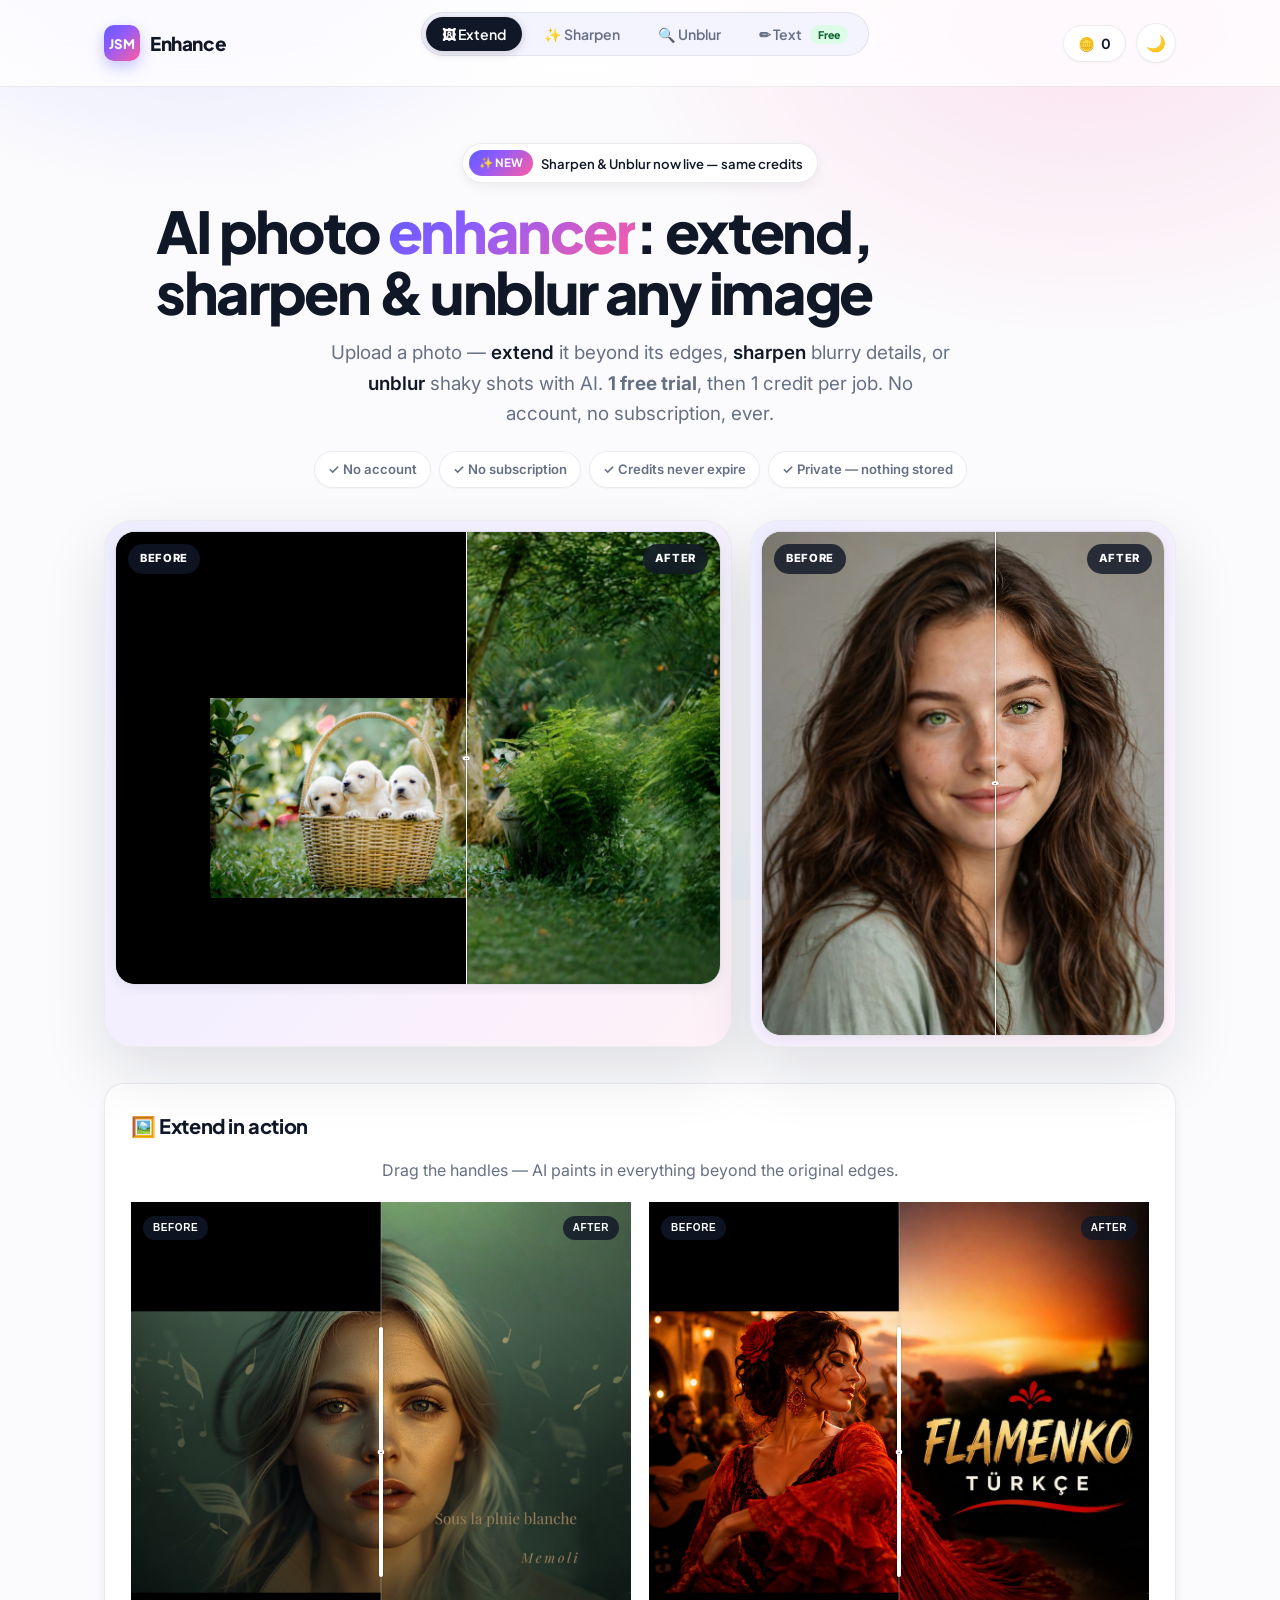
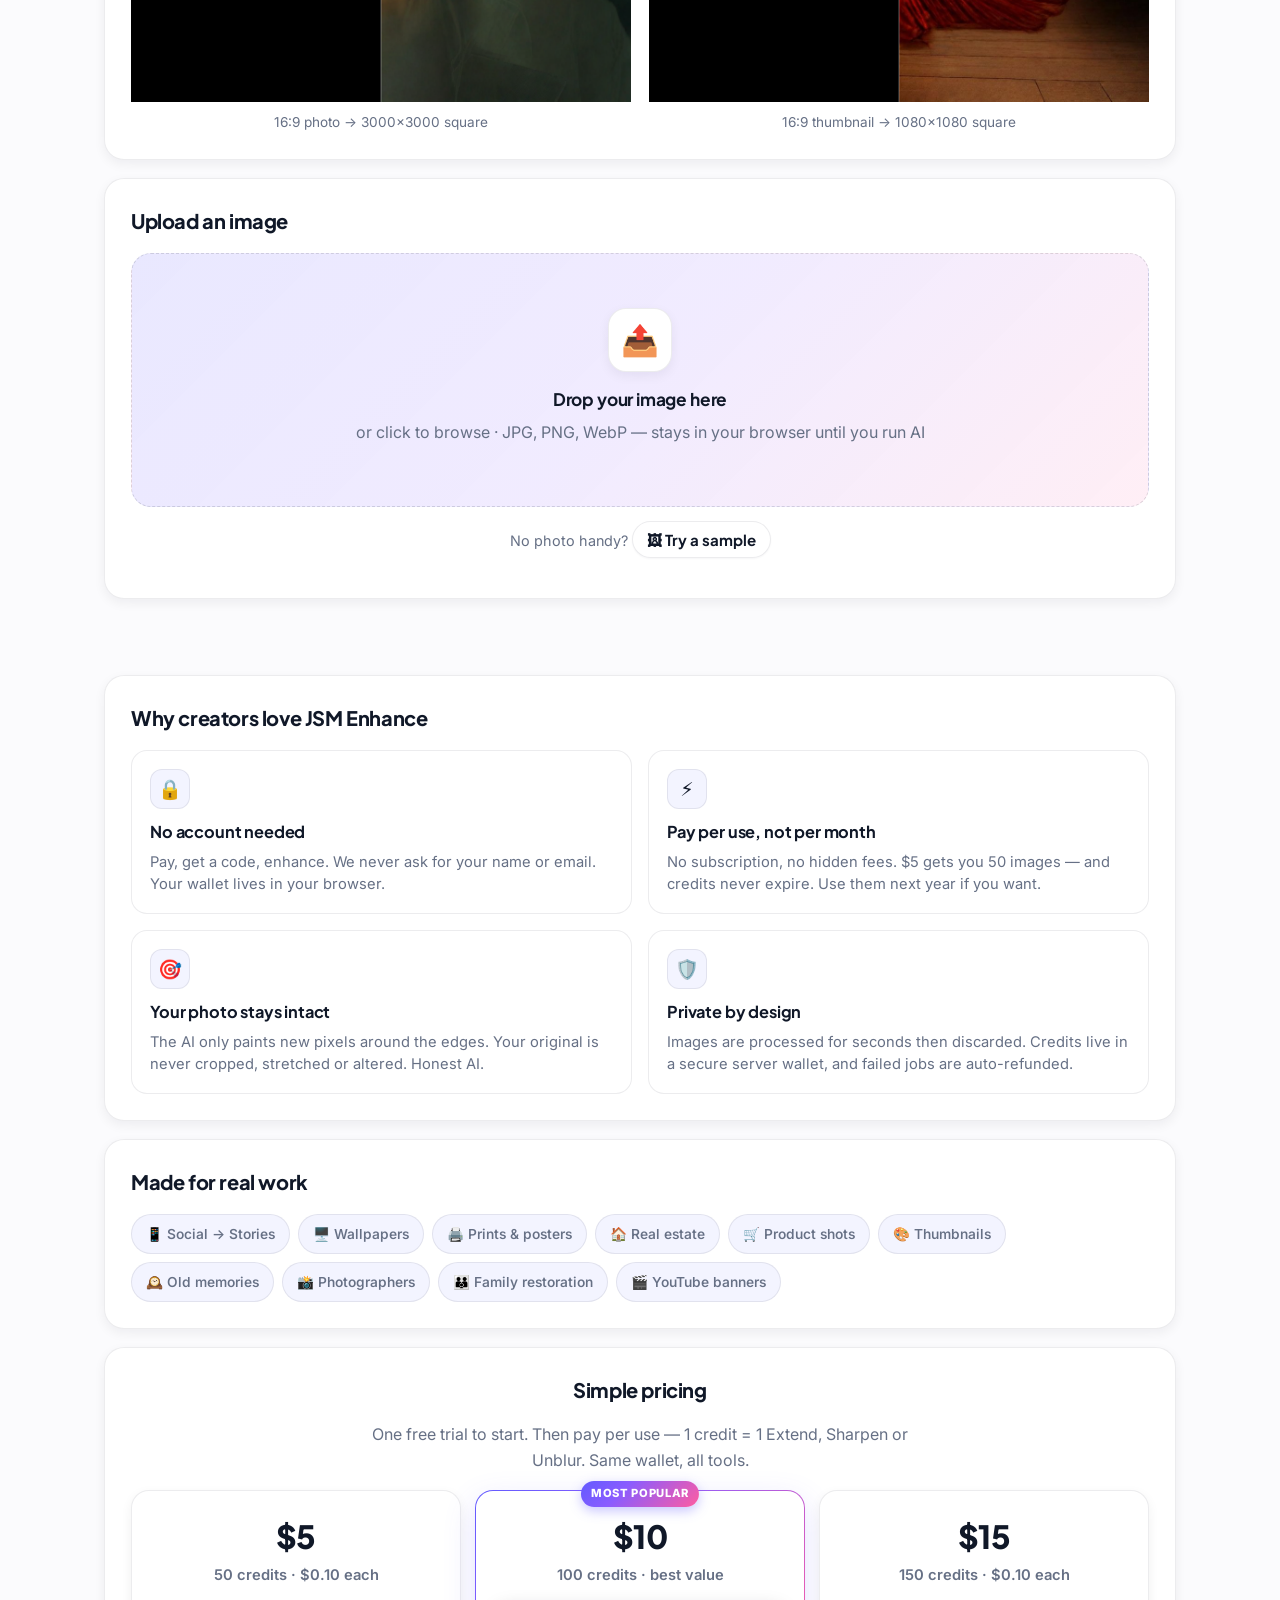
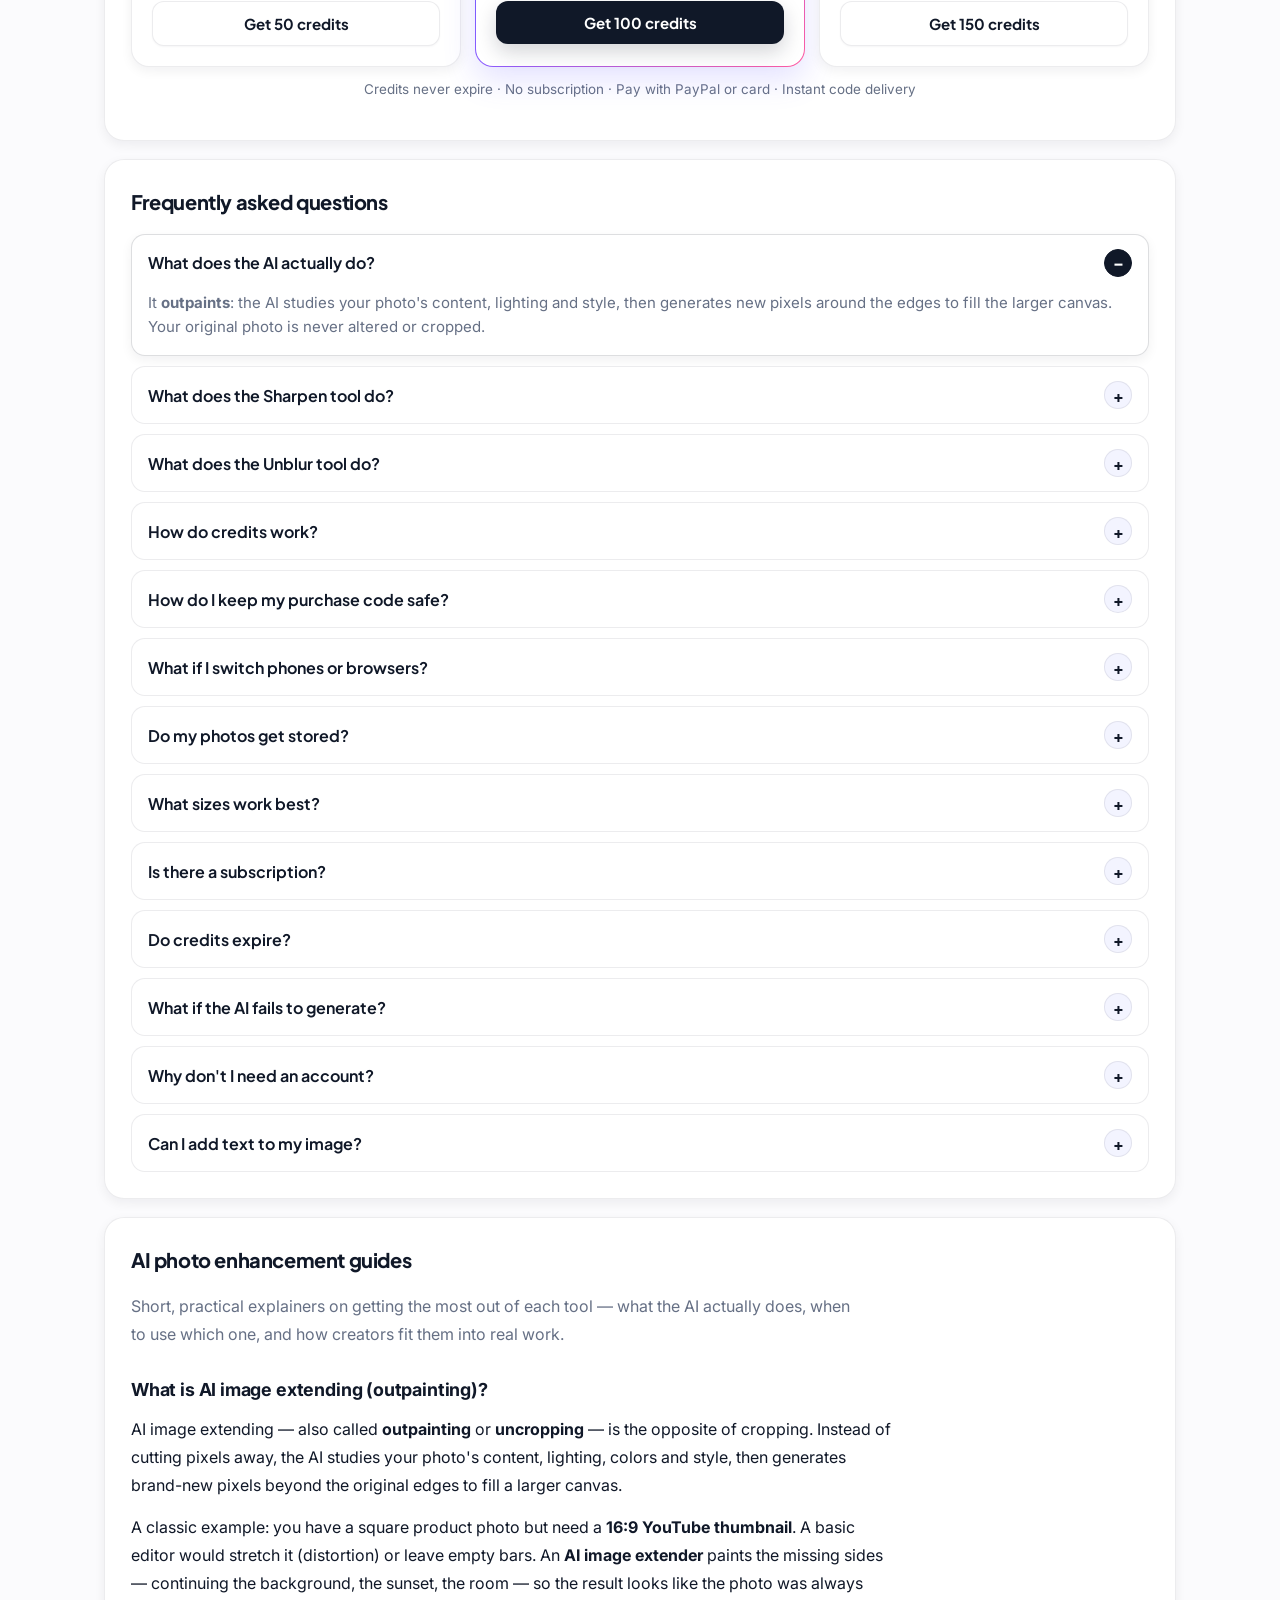
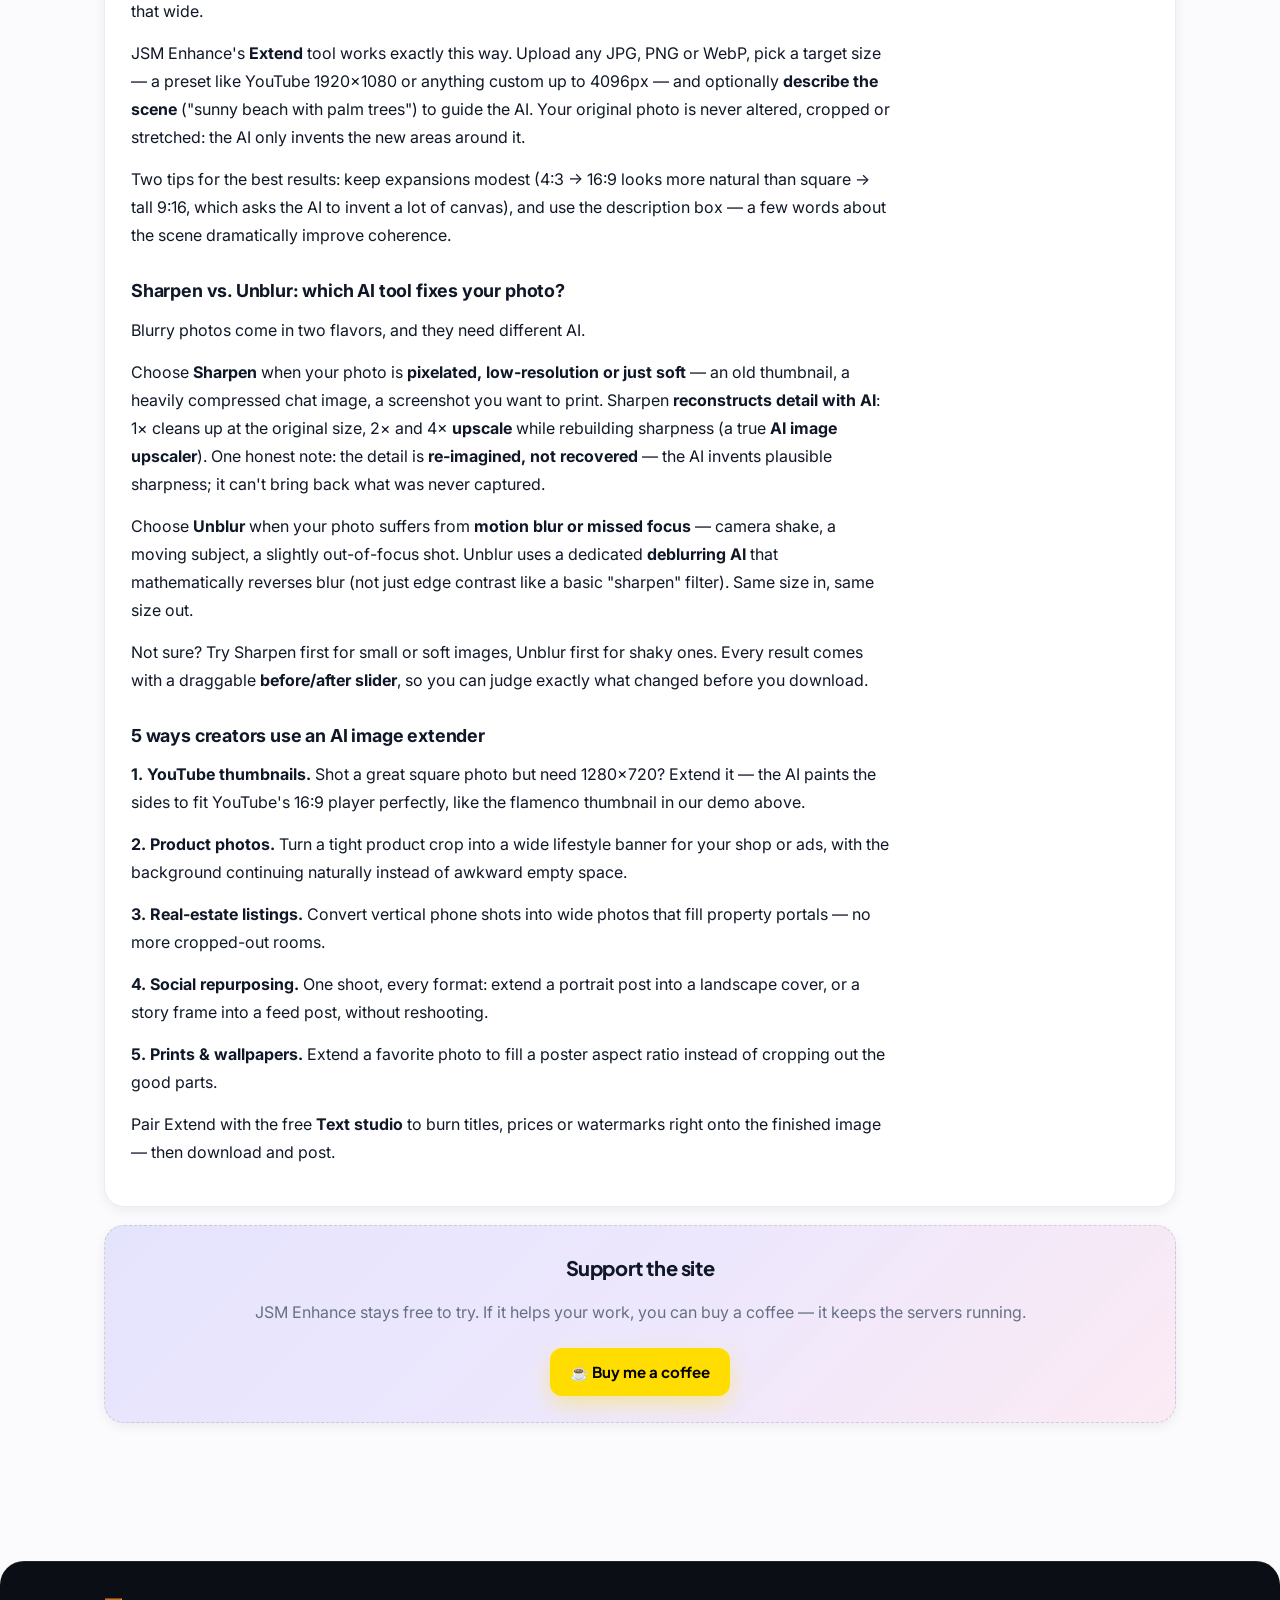
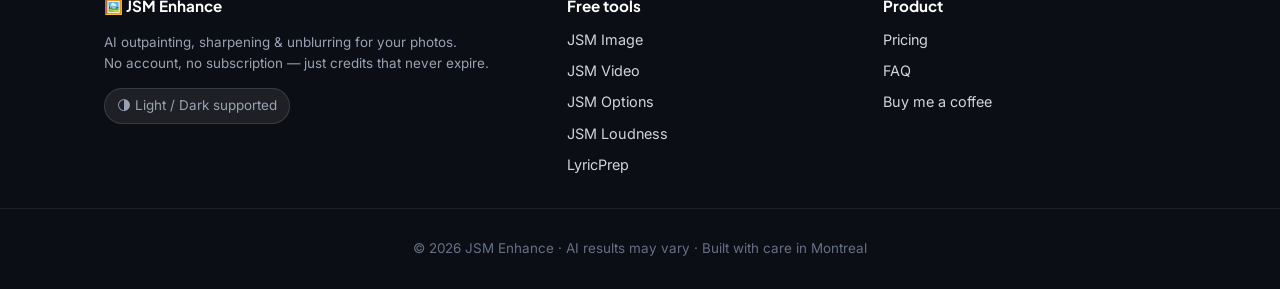
==== index.html @ f94b61b6 "Scale hero handles to the Extend in action slider" ====
<!DOCTYPE html>
<html lang="en" data-theme="light">
<head>
<meta charset="UTF-8">
<meta name="viewport" content="width=device-width, initial-scale=1">
<title>AI Image Extender & Photo Enhancer — Extend, Sharpen, Unblur | JSM Enhance</title>
<meta name="description" content="Extend photos with AI outpainting, sharpen blurry pictures & unblur shaky shots. 1 free trial, then pay-per-use credits. No account, no subscription.">
<link rel="canonical" href="https://jsm-enhance.com/">
<meta name="theme-color" content="#635bff">
<meta property="og:type" content="website">
<meta property="og:site_name" content="JSM Enhance">
<meta property="og:title" content="AI Image Extender & Photo Enhancer — Extend, Sharpen, Unblur">
<meta property="og:description" content="Extend any photo with AI outpainting, sharpen blurry pictures and unblur shaky shots. Free trial, pay-per-use credits, no account.">
<meta property="og:url" content="https://jsm-enhance.com/">
<meta property="og:image" content="https://jsm-enhance.com/before-after-slider_extend/flamenko-wide.jpg">
<meta name="twitter:card" content="summary_large_image">
<meta name="twitter:title" content="AI Image Extender & Photo Enhancer — Extend, Sharpen, Unblur">
<meta name="twitter:description" content="Extend any photo with AI outpainting, sharpen blurry pictures and unblur shaky shots. Free trial, pay-per-use credits, no account.">
<meta name="twitter:image" content="https://jsm-enhance.com/before-after-slider_extend/flamenko-wide.jpg">
<link rel="icon" href="data:image/svg+xml,<svg xmlns='http://www.w3.org/2000/svg' viewBox='0 0 100 100'><text y='.9em' font-size='90'>🖼️</text></svg>">
<script>
// light-first: default to light unless a saved preference exists
(function(){try{var t=localStorage.getItem('jsm-extend-theme');if(t)document.documentElement.setAttribute('data-theme',t);}catch(e){}})();
</script>
<link rel="stylesheet" href="style.css?v=20261006i">
<script type="application/ld+json">
{"@context":"https://schema.org","@type":"FAQPage","mainEntity":[
{"@type":"Question","name":"What does the AI actually do?","acceptedAnswer":{"@type":"Answer","text":"It outpaints: the AI studies your photo's content, lighting and style, then generates new pixels around the edges to fill the larger canvas. Your original photo is never altered or cropped."}},
{"@type":"Question","name":"How do credits work?","acceptedAnswer":{"@type":"Answer","text":"1 credit = 1 extended image. You start with 1 free trial credit. When you run out, buy more with PayPal or card — $5 → 50 credits, $10 → 100 credits, $15 → 150 credits. You'll get a single-use code, paste it in, and the credits land in your secure wallet. No account, no subscription."}},
{"@type":"Question","name":"Do my photos get stored?","acceptedAnswer":{"@type":"Answer","text":"No. Your image is sent to the AI provider for the few seconds of processing, then discarded. Nothing is kept on our servers."}},
{"@type":"Question","name":"What sizes work best?","acceptedAnswer":{"@type":"Answer","text":"Modest expansions (e.g. 4:3 to 16:9) look the most natural. Extreme flips (square to tall 9:16) work but give the AI a lot of canvas to invent — results vary."}},
{"@type":"Question","name":"Is there a subscription?","acceptedAnswer":{"@type":"Answer","text":"No — JSM Enhance is strictly pay-per-use. Buy credits when you need them, use them whenever. Nothing renews, nothing is charged automatically."}},
{"@type":"Question","name":"Do credits expire?","acceptedAnswer":{"@type":"Answer","text":"Never. Your balance stays in your wallet until you spend it, whether that's tomorrow or next year."}},
{"@type":"Question","name":"What if the AI fails to generate?","acceptedAnswer":{"@type":"Answer","text":"You keep your credit. Failed generations are refunded automatically — you only ever pay for images you actually receive."}},
{"@type":"Question","name":"Why don't I need an account?","acceptedAnswer":{"@type":"Answer","text":"Your single-use purchase code is your receipt. Paste it in, the credits land in your browser's wallet, and that's it."}},
{"@type":"Question","name":"Can I add text to my image?","acceptedAnswer":{"@type":"Answer","text":"Yes - step 4 is a full text studio: add as many text lines as you want, each an independent layer with its own font, size, color, position, rotation and style. Drag text right on the image; it burns into the final download."}}
]}
</script>
<script type="application/ld+json">
{"@context":"https://schema.org","@type":"WebApplication","name":"JSM Enhance","url":"https://jsm-enhance.com/","applicationCategory":"MultimediaApplication","operatingSystem":"Any","browserRequirements":"Requires JavaScript","description":"AI image extender and photo enhancer: outpaint photos to any size, sharpen blurry pictures, unblur shaky shots, and add text. Free trial, pay-per-use credits, no account.","offers":{"@type":"Offer","price":"5.00","priceCurrency":"USD","description":"50 credits, 1 credit = 1 AI job"},"featureList":["AI image extending (outpainting)","AI photo sharpening with upscaling","AI deblurring","Free text editor"]}
</script>
</head>
<body>
<header class="site-header">
  <div class="site-header-inner">
    <a class="logo" href="./"><span class="logo-icon">JSM</span><span class="logo-text">Enhance</span></a>
    <nav class="header-nav" aria-label="AI tools">
      <div class="ws-tabs" role="tablist" aria-label="AI tools">
        <button class="ws-tab active" data-tool="extend" role="tab" aria-selected="true">🖼 Extend</button>
        <button class="ws-tab" data-tool="sharpen" role="tab" aria-selected="false">✨ Sharpen</button>
        <button class="ws-tab" data-tool="unblur" role="tab" aria-selected="false">🔍 Unblur</button>
        <button class="ws-tab" data-tool="text" role="tab" aria-selected="false">✏ Text <span class="tab-free">Free</span></button>
      </div>
    </nav>
    <div class="header-right">
      <button id="creditsPill" class="credits-pill" title="Your credits">🪙 <span id="creditsCount">–</span></button>
      <button id="themeToggle" class="theme-toggle" aria-label="Toggle theme">🌙</button>
    </div>
  </div>
</header>

<main class="wrap-app">
  <section class="hero">
    <div class="hero-badge"><i>✨ NEW</i> Sharpen & Unblur now live — same credits</div>
    <h1>AI photo <span class="grad">enhancer</span>: extend, sharpen &amp; unblur any image</h1>
    <p class="sub">Upload a photo — <b>extend</b> it beyond its edges, <b>sharpen</b> blurry details, or <b>unblur</b> shaky shots with AI. <strong>1 free trial</strong>, then 1 credit per job. No account, no subscription, ever.</p>
    <div class="trust-chips">
      <span>✓ No account</span><span>✓ No subscription</span><span>✓ Credits never expire</span><span>✓ Private — nothing stored</span>
    </div>

    <div class="hero-pair">
      <div class="hero-visual hero-ba">
        <div class="ba-wrap hero-ba-wrap" id="extendHeroBa" style="--pos:58%">
          <img src="./img/extend-hero-after.jpg" alt="Extended photo">
          <div class="ba-top">
            <img class="ba-placed" src="./img/extend-hero-before.jpg" alt="Original photo">
          </div>
          <div class="ba-divider">
            <div class="ba-bar"></div>
            <div class="ba-handle" aria-hidden="true"><span>◂ ▸</span></div>
          </div>
          <span class="ba-tag ba-tag-l">BEFORE</span>
          <span class="ba-tag ba-tag-r">AFTER</span>
        </div>
      </div>
      <div class="hero-visual hero-ba">
        <div class="ba-wrap hero-ba-wrap" id="heroBaWrap" style="--pos:58%">
          <img id="heroAfter" src="./img/new-hero-sharp.png" alt="AI-sharpened photo result">
          <img id="heroBefore" class="ba-top" src="./img/new-hero-blurred-13pct.png" alt="Blurry original photo before AI enhancement">
          <div class="ba-divider">
            <div class="ba-bar"></div>
            <div class="ba-handle" aria-hidden="true"><span>◂ ▸</span></div>
          </div>
          <span class="ba-tag ba-tag-l">BEFORE</span>
          <span class="ba-tag ba-tag-r">AFTER</span>
        </div>
      </div>
    </div>
  </section>


  <!-- EXTEND DEMO -->
  <section class="card" id="extendDemo">
    <h2>🖼️ Extend in action</h2>
    <p class="muted" style="text-align:center;max-width:660px;margin:0 auto 18px">Drag the handles &mdash; AI paints in everything beyond the original edges.</p>
    <style>

  #extendDemo .ba-slider {
    position: relative;
    width: 100%;
    max-width: 920px;
    margin: 0 auto;
    aspect-ratio: 1;
    background: #000;
    overflow: hidden;
    touch-action: none;
    cursor: ew-resize;
    user-select: none;
    font-family: Arial, Helvetica, sans-serif;
  }
  #extendDemo .ba-stage {
    position: absolute;
    left: 0;
    top: 0;
    width: 3000px;
    height: 3000px;
    transform-origin: 0 0;
  }
  #extendDemo .ba-stage img {
    position: absolute;
    display: block;
    opacity: 1;
    filter: none;
    mix-blend-mode: normal;
  }
  #extendDemo .ba-after {
    left: 0;
    top: 0;
    width: 3000px;
    height: 3000px;
  }
  #extendDemo .ba-before-clip {
    position: absolute;
    top: 0;
    bottom: 0;
    left: 0;
    width: 50%;
    overflow: hidden;
  }
  #extendDemo .ba-before-plate {
    position: absolute;
    left: 0;
    top: 0;
    width: 3000px;
    height: 3000px;
    background: #000;
  }
  #extendDemo .ba-wide {
    left: 0;
    top: 656px;
    width: 3000px;
    height: 1688px;
  }
  #extendDemo .ba-divider {
    position: absolute;
    top: 0;
    bottom: 0;
    left: 50%;
    z-index: 5;
    pointer-events: none;
  }
  #extendDemo .ba-divider .ba-bar {
    position: absolute;
    top: 0;
    bottom: 0;
    left: -1px;
    width: 2px;
    background: #fff;
    box-shadow: 0 0 10px rgba(0,0,0,.5);
  }
  #extendDemo .ba-handle {
    position: absolute;
    top: 50%;
    left: 0;
    transform: translate(-50%, -50%);
    background: #fff;
    color: #111;
    border-radius: 999px;
    padding: 5px 12px;
    font-size: .78rem;
    font-weight: 800;
    white-space: nowrap;
    box-shadow: 0 2px 10px rgba(0,0,0,.35);
    pointer-events: auto;
    cursor: ew-resize;
  }
  #extendDemo .ba-tag {
    position: absolute;
    top: 14px;
    z-index: 6;
    font-size: 10px;
    font-weight: 800;
    letter-spacing: .06em;
    text-transform: uppercase;
    background: rgba(16,24,40,.82);
    backdrop-filter: blur(6px);
    color: #fff;
    border-radius: 999px;
    padding: 4px 10px;
    pointer-events: none;
  }
  #extendDemo .ba-tag-before { left: 12px; }
  #extendDemo .ba-tag-after { right: 12px; }
  /* side-by-side demo duo */
  #extendDemo .ba-duo { display:flex; gap:18px; align-items:center; margin:0 auto; }
  @media (min-width:1350px){
    #extendDemo{ width:calc(100% + 220px); max-width:1400px; margin-left:-110px; margin-right:-110px; }
  }
  #extendDemo .ba-duo > div { flex:1 1 0; min-width:0; }
  #extendDemo .ba-duo .ba-slider { max-width:none; margin:0; }
  #extendDemo .ba-cap { text-align:center; color:#667085; font-size:.85rem; margin:10px 0 0; }
  html[data-theme="dark"] #extendDemo .ba-cap { color:#98a2b3; }

  @media (max-width:760px){ #extendDemo .ba-duo{ flex-direction:column; align-items:stretch; gap:24px; } #extendDemo .ba-duo > div{ flex:none; width:100%; } }
</style>
<div class="ba-duo">
<div>
<div class="ba-slider" id="ba-slider">
  <div class="ba-stage" id="ba-stage">
    <img class="ba-after" alt="AI-extended 3000x3000 photo" src="before-after-slider_extend/extended-to-3000x3000.png" />
    <div class="ba-before-clip" id="ba-clip">
      <div class="ba-before-plate">
        <img class="ba-wide" alt="Original 16:9 photo before AI outpainting" src="before-after-slider_extend/16-9-widescreen.jpg" />
      </div>
    </div>
    <div class="ba-divider" id="ba-divider">
      <div class="ba-bar"></div>
      <div class="ba-handle" aria-hidden="true"><span>◂ ▸</span></div>
    </div>
  </div>
  <div class="ba-tag ba-tag-before">BEFORE</div>
  <div class="ba-tag ba-tag-after">AFTER</div>
</div>
<p class="ba-cap">16:9 photo &rarr; 3000&times;3000 square</p>
</div>
<div>
<div class="ba-slider" id="ba-slider2">
  <div class="ba-stage" id="ba-stage2">
    <img class="ba-after" alt="Square photo extended by AI from a 16:9 thumbnail" src="before-after-slider_extend/flamenko-square.jpg" />
    <div class="ba-before-clip" id="ba-clip2">
      <div class="ba-before-plate">
        <img class="ba-wide" alt="Original 16:9 YouTube thumbnail before extending" src="before-after-slider_extend/flamenko-wide.jpg" />
      </div>
    </div>
    <div class="ba-divider" id="ba-divider2">
      <div class="ba-bar"></div>
      <div class="ba-handle" aria-hidden="true"><span>◂ ▸</span></div>
    </div>
  </div>
  <div class="ba-tag ba-tag-before">BEFORE</div>
  <div class="ba-tag ba-tag-after">AFTER</div>
</div>
<p class="ba-cap">16:9 thumbnail &rarr; 1080&times;1080 square</p>
</div>
</div>

    <script>
function initDemoSlider(rootId, stageId, clipId, dividerId, canvas) {
  var root = document.getElementById(rootId);
  var stage = document.getElementById(stageId);
  var clip = document.getElementById(clipId);
  var divider = document.getElementById(dividerId);
  var ratio = 0.5;
  function fit() {
    stage.style.transform = 'scale(' + (root.clientWidth / canvas) + ')';
  }
  function setRatio(next) {
    ratio = Math.min(1, Math.max(0, next));
    var px = ratio * canvas;
    clip.style.width = px + 'px';
    divider.style.left = px + 'px';
  }
  function ratioFrom(clientX) {
    var rect = root.getBoundingClientRect();
    return (clientX - rect.left) / rect.width;
  }
  root.addEventListener('pointerdown', function (e) {
    root.setPointerCapture(e.pointerId);
    setRatio(ratioFrom(e.clientX));
  });
  root.addEventListener('pointermove', function (e) {
    if (e.buttons) setRatio(ratioFrom(e.clientX));
  });
  root.addEventListener('touchstart', function (e) {
    setRatio(ratioFrom(e.touches[0].clientX));
  }, { passive: true });
  root.addEventListener('touchmove', function (e) {
    setRatio(ratioFrom(e.touches[0].clientX));
  }, { passive: true });
  new ResizeObserver(fit).observe(root);
  fit();
  setRatio(0.5);
}
initDemoSlider('ba-slider', 'ba-stage', 'ba-clip', 'ba-divider', 3000);
initDemoSlider('ba-slider2', 'ba-stage2', 'ba-clip2', 'ba-divider2', 3000);
</script>
  </section>

  <div id="demoBanner" class="banner" hidden>🧪 <b>Demo mode</b> — results are simulated with a blurred fill. Connect the AI backend for real outpainting.</div>

  <!-- STEP 1 -->
  <section class="card" id="stepUpload">
    <h2>Upload an image</h2>
    <div id="dropzone" class="dropzone" tabindex="0" role="button" aria-label="Upload an image">
      <div class="dz-inner">
        <div class="dz-icon">📤</div>
        <p style="font-family:'Plus Jakarta Sans',sans-serif;font-size:1.08rem;font-weight:700;letter-spacing:-0.01em"><b>Drop your image here</b></p>
        <p class="muted">or click to browse · JPG, PNG, WebP — stays in your browser until you run AI</p>
      </div>
      <input type="file" id="fileInput" accept="image/*" hidden>
    </div>
    <p class="muted" style="text-align:center;margin-top:14px;font-size:.9rem">No photo handy? <button id="sampleBtn" class="btn btn-secondary" style="padding:8px 14px;border-radius:999px">🖼 Try a sample</button></p>
  </section>

  <!-- WORKSPACE -->
  <section id="workspace" hidden>
    <div class="ws-layout">
      <div class="card ws-preview-card">
        <div class="ws-preview">
          <canvas id="previewCanvas"></canvas>
          <canvas id="shPreviewCanvas" hidden></canvas>
          <canvas id="textCanvas" class="clickable-canvas" title="Open text editor" hidden></canvas>
        </div>
        <div class="ws-preview-actions">
          <button id="replaceImgBtn" class="btn btn-secondary">Replace</button>
          <button id="showOrigBtn" class="btn btn-secondary">Original</button>
          <button id="showPlanBtn" class="btn btn-secondary">Planned</button>
          <button id="sharpenResultBtn" class="btn btn-primary" hidden>✨ Sharpen <span class="cost">1 🪙</span></button>
        </div>
        <div class="sh-infos">
          <div class="sh-info-row"><span class="muted">Original</span><b id="wsOrig">–</b></div>
          <div class="sh-info-row"><span class="muted" id="wsNewLabel">New size</span><b id="wsNew">–</b></div>
          <div class="sh-info-row"><span class="muted">Cost</span><b id="wsCost">1 credit per image</b></div>
          <p class="muted" id="previewInfo" style="font-size:.88rem"></p>
          <p class="muted small sh-note" id="wsNote"></p>
        </div>
      </div>
      <div class="card ws-controls-card">
        <div id="wsExtendTab" role="tabpanel">
          <h3 class="ctl-h" style="margin-top:0">Aspect ratio</h3>
          <div class="dd" id="ratioDD">
            <button class="dd-btn" id="ratioDDBtn" aria-haspopup="listbox" aria-expanded="false">
              <span class="dd-box" id="ratioDDBox"></span><span id="ratioDDLabel">Original</span><span class="dd-caret">▾</span>
            </button>
            <div class="dd-menu" id="ratioDDMenu" role="listbox" hidden></div>
          </div>
          <div class="dd-hover" id="ratioHover" hidden>
            <div class="dd-hover-box" id="ratioHoverBox"></div>
            <span id="ratioHoverLabel"></span>
          </div>
          <h3 class="ctl-h">Custom dimensions</h3>
          <div class="custom-ratio">
            <label class="dim-field"><span>Width</span><input type="number" id="customW" min="16" max="4096" placeholder="1920"></label>
            <label class="dim-field"><span>Height</span><input type="number" id="customH" min="16" max="4096" placeholder="1080"></label>
          </div>
          <p class="muted small err-msg" id="customMsg"></p>
          <h3 class="ctl-h">Social &amp; standard presets</h3>
          <div class="preset-grid" id="presetGrid"></div>
          <label class="prompt-label">Describe the scene <span class="muted" style="font-weight:400">(optional — helps AI)</span>
            <textarea id="promptInput" rows="3" maxlength="490" placeholder="e.g. sunny beach with palm trees"></textarea>
          </label>
          <div class="chain-row">
            <label class="sh-check"><input type="checkbox" id="chainSharpen"> ✨ Also enhance result <span class="muted small">+1 credit</span></label>
            <div class="seg" id="chainScaleSeg" role="group" aria-label="Chained enhance scale" hidden>
              <button data-scale="1" class="active">1×</button><button data-scale="2">2×</button><button data-scale="4">4×</button>
            </div>
          </div>
          <p id="costLine" class="muted small"></p>
          <button id="extendBtn" class="btn btn-primary btn-block"><span id="extendBtnLabel">✨ Extend image</span> <span class="cost">1 🪙</span></button>
          <p id="freeResizeNote" class="free-note" hidden>✂️ Good news — this size needs no AI work, it's a plain resize. <a href="https://jsm-image.com" target="_blank" rel="noopener">Do it free at JSM Image →</a>, or you may want to <a href="#" data-goto-tool="sharpen">Sharpen</a>.</p>
          <p id="extendErr" class="err-msg" hidden></p>
          <div id="progress" class="progress" hidden>
            <div class="spinner"></div>
            <p id="progressText">Painting the new background…</p>
          </div>
          <p class="muted small" id="sizeNote"></p>
        </div>
        <div id="wsSharpenTab" role="tabpanel" hidden>
          <div class="sh-row">
            <span class="muted" style="font-weight:600">Upscale</span>
            <div class="seg" id="shScaleSeg" role="group" aria-label="Upscale factor">
              <button data-scale="1" class="active">1×</button><button data-scale="2">2×</button><button data-scale="4">4×</button>
            </div>
          </div>
          <button id="sharpenBtn" class="btn btn-primary btn-block">✨ Sharpen photo <span class="cost">1 🪙</span></button>
          <p id="shErr" class="err-msg" hidden></p>
          <div id="shProgress" class="progress" hidden>
            <div class="spinner"></div>
            <p>Reconstructing detail…</p>
          </div>
        </div>
        <div id="wsUnblurTab" role="tabpanel" hidden>
          <p class="muted small" style="margin-top:0">True deblurring for shaky or out-of-focus photos — the AI reverses the blur itself instead of just boosting edges. Same size in, same size out.</p>
          <button id="unblurBtn" class="btn btn-primary btn-block">🔍 Unblur photo <span class="cost">1 🪙</span></button>
          <p id="unErr" class="err-msg" hidden></p>
          <div id="unProgress" class="progress" hidden>
            <div class="spinner"></div>
            <p>Removing blur…</p>
          </div>
        </div>
        <div id="wsTextTab" role="tabpanel" hidden>
          <p class="muted" id="layerCount" style="margin:0 0 12px"></p>
          <button id="openEditor" class="btn btn-primary btn-block">⛶ Open text editor</button>
          <button id="textDownload" class="btn btn-secondary btn-block">⬇ Download with text</button>
        </div>
      </div>
    </div>
    <div class="card" id="resultWrap" hidden>
      <h3>Result</h3>
      <p class="muted small">Drag the handle to compare before / after</p>
      <div class="ba-wrap" id="baWrapEx" style="--pos:50%">
        <img id="baAfterEx" alt="Extended image result">
        <img id="baBeforeEx" class="ba-top" alt="Original">
        <div class="ba-handle" aria-hidden="true"><span>◂ ▸</span></div>
        <span class="ba-tag ba-tag-l">Before</span>
        <span class="ba-tag ba-tag-r">After</span>
      </div>
      <p class="muted small" id="resultSize"></p>
      <div class="result-actions">
        <a id="downloadBtn" class="btn btn-primary" download="jsm-extended.jpg">⬇ Download</a>
        <button id="sharpenThisBtn" class="btn btn-secondary">✨ Sharpen this</button>
        <button id="newImageBtn" class="btn btn-secondary">New image</button>
      </div>
    </div>
    <div class="card" id="shResultWrap" hidden>
      <h3>Sharpen Result</h3>
      <div class="ba-wrap" id="baWrapSh" style="--pos:50%">
        <img id="baAfterSh" alt="Sharpened result">
        <img id="baBeforeSh" class="ba-top" alt="Original">
        <div class="ba-handle" aria-hidden="true"><span>◂ ▸</span></div>
        <span class="ba-tag ba-tag-l">Before</span>
        <span class="ba-tag ba-tag-r">After</span>
      </div>
      <p class="muted small" id="shResultSize"></p>
      <div class="result-actions">
        <a id="shDownloadBtn" class="btn btn-primary" download="jsm-sharpened.jpg">⬇ Download</a>
        <button id="shNewBtn" class="btn btn-secondary">New image</button>
      </div>
    </div>
    <div class="card" id="unResultWrap" hidden>
      <h3>Unblur Result</h3>
      <div class="ba-wrap" id="baWrapUn" style="--pos:50%">
        <img id="baAfterUn" alt="Unblurred result">
        <img id="baBeforeUn" class="ba-top" alt="Original">
        <div class="ba-handle" aria-hidden="true"><span>◂ ▸</span></div>
        <span class="ba-tag ba-tag-l">Before</span>
        <span class="ba-tag ba-tag-r">After</span>
      </div>
      <p class="muted small" id="unResultSize"></p>
      <div class="result-actions">
        <a id="unDownloadBtn" class="btn btn-primary" download="jsm-unblurred.jpg">⬇ Download</a>
        <button id="unNewBtn" class="btn btn-secondary">New image</button>
      </div>
    </div>
  </section>

  <div id="textEditorOverlay" class="editor-overlay" hidden>
    <div class="editor-topbar">
      <b style="font-family:'Plus Jakarta Sans',sans-serif">✏ Text Studio — Free</b>
      <div class="editor-topbtns">
        <button id="editorReset" class="btn btn-secondary" style="padding:8px 12px">Reset</button>
        <button id="editorDone" class="btn btn-primary" style="padding:8px 14px">Done</button>
        <button id="editorClose" class="modal-close" style="position:static" aria-label="Close">✕</button>
      </div>
    </div>
    <div class="editor-body">
      <div class="editor-canvas-wrap"><canvas id="editorCanvas"></canvas></div>
      <div class="editor-panel">
        <div class="layers-head"><h3>Layers</h3><button id="layerAdd" class="btn btn-secondary" style="padding:7px 12px;border-radius:999px">＋ Add</button></div>
        <div id="layerList"></div>
        <div id="noLayer" class="muted small" style="margin-top:8px">No text layers yet — add one to start.</div>
        <div id="layerTools" hidden>
          <label class="prompt-label" style="margin-top:12px">Text
            <input type="text" id="edText" maxlength="80" autocomplete="off" placeholder="Your text">
          </label>
          <h3 class="ctl-h">Font</h3>
          <div class="font-picker">
            <button type="button" id="fontBtn" class="font-btn" aria-haspopup="listbox" aria-expanded="false">
              <span id="fontBtnSample">Ag</span><span id="fontBtnName">Anton</span><span class="font-caret">▾</span>
            </button>
            <div class="font-drop" id="fontDrop" hidden>
              <input type="text" id="fontFilter" placeholder="🔍 Filter fonts…" autocomplete="off">
              <div class="font-list" id="fontList" role="listbox"></div>
            </div>
          </div>
          <h3 class="ctl-h">Size <span class="muted small" id="textSizeVal"></span></h3>
          <input type="range" id="textSize" class="slider" min="4" max="22" step="0.5" value="11">
          <h3 class="ctl-h">Position</h3>
          <label class="muted small">Horizontal <span id="xVal"></span></label>
          <input type="range" id="edX" class="slider" min="0" max="100" step="1" value="50">
          <label class="muted small">Vertical <span id="yVal"></span></label>
          <input type="range" id="edY" class="slider" min="0" max="100" step="1" value="70">
          <div class="align-row" id="alignRow">
            <button type="button" data-align="left">Left</button>
            <button type="button" data-align="center" class="active">Center</button>
            <button type="button" data-align="right">Right</button>
          </div>
          <h3 class="ctl-h">Rotation <span class="muted small" id="rotVal"></span></h3>
          <input type="range" id="edRot" class="slider" min="-180" max="180" step="1" value="0">
          <h3 class="ctl-h">Style</h3>
          <div class="style-row">
            <input type="color" id="textColor" value="#ffffff" aria-label="Text color">
            <div class="swatches" id="swatches"></div>
          </div>
          <div class="check-row">
            <label><input type="checkbox" id="textBold" checked> Bold</label>
            <label><input type="checkbox" id="textOutline" checked> Outline</label>
          </div>
          <h3 class="ctl-h">Letter spacing <span class="muted small" id="trackVal"></span></h3>
          <input type="range" id="textTrack" class="slider" min="0" max="20" step="1" value="2">
          <div class="layer-actions">
            <button id="layerDup" class="btn btn-secondary">⧉ Duplicate</button>
            <button id="layerDel" class="btn btn-secondary danger-btn">🗑 Delete</button>
          </div>
        </div>
      </div>
    </div>
  </div>

</main>
<div class="wrap-landing">
  <section class="card" id="features">
    <h2>Why creators love JSM Enhance</h2>
    <div class="features-grid">
      <div class="feature"><div class="f-icon">🔒</div><h3>No account needed</h3><p>Pay, get a code, enhance. We never ask for your name or email. Your wallet lives in your browser.</p></div>
      <div class="feature"><div class="f-icon">⚡</div><h3>Pay per use, not per month</h3><p>No subscription, no hidden fees. $5 gets you 50 images — and credits never expire. Use them next year if you want.</p></div>
      <div class="feature"><div class="f-icon">🎯</div><h3>Your photo stays intact</h3><p>The AI only paints new pixels around the edges. Your original is never cropped, stretched or altered. Honest AI.</p></div>
      <div class="feature"><div class="f-icon">🛡️</div><h3>Private by design</h3><p>Images are processed for seconds then discarded. Credits live in a secure server wallet, and failed jobs are auto-refunded.</p></div>
    </div>
  </section>

  <section class="card" id="usecases">
    <h2>Made for real work</h2>
    <div class="use-grid">
      <span>📱 Social → Stories</span>
      <span>🖥️ Wallpapers</span>
      <span>🖨️ Prints & posters</span>
      <span>🏠 Real estate</span>
      <span>🛒 Product shots</span>
      <span>🎨 Thumbnails</span>
      <span>🕰️ Old memories</span>
      <span>📸 Photographers</span>
      <span>👪 Family restoration</span>
      <span>🎬 YouTube banners</span>
    </div>
  </section>

  <section class="card" id="pricing">
    <div style="text-align:center;max-width:560px;margin:0 auto 6px">
      <h2 style="justify-content:center">Simple pricing</h2>
      <p class="muted">One free trial to start. Then pay per use — 1 credit = 1 Extend, Sharpen or Unblur. Same wallet, all tools.</p>
    </div>
    <div class="pricing-grid">
      <div class="price-card">
        <div class="p-amount">$5</div>
        <div class="p-credits">50 credits · $0.10 each</div>
        <button class="btn btn-secondary" style="width:100%" onclick="openModalWithPack('coffee5')">Get 50 credits</button>
      </div>
      <div class="price-card popular">
        <div class="p-amount">$10</div>
        <div class="p-credits">100 credits · best value</div>
        <button class="btn btn-primary" style="width:100%" onclick="openModalWithPack('coffee10')">Get 100 credits</button>
      </div>
      <div class="price-card">
        <div class="p-amount">$15</div>
        <div class="p-credits">150 credits · $0.10 each</div>
        <button class="btn btn-secondary" style="width:100%" onclick="openModalWithPack('coffee15')">Get 150 credits</button>
      </div>
    </div>
    <p class="muted small pricing-note">Credits never expire · No subscription · Pay with PayPal or card · Instant code delivery</p>
  </section>

  <section class="card faq" id="faq">
    <h2>Frequently asked questions</h2>
    <details open><summary>What does the AI actually do?</summary>
      <p>It <b>outpaints</b>: the AI studies your photo's content, lighting and style, then generates new pixels around the edges to fill the larger canvas. Your original photo is never altered or cropped.</p></details>
    <details><summary>What does the Sharpen tool do?</summary>
      <p>It <b>reconstructs</b> pixelated, blurry or soft photos with AI. <b>1×</b> cleans up at the original size, <b>2×</b> / <b>4×</b> enlarge while rebuilding detail. One honest note: detail is <b>re-imagined, not recovered</b> — the AI invents plausible sharpness, it can't bring back what was never captured. 1 credit per photo, from the same wallet as Extend.</p></details>
    <details><summary>What does the Unblur tool do?</summary>
      <p>It <b>reverses blur</b> — camera shake, missed focus, motion smear — using a dedicated deblurring AI (not just edge sharpening). Same size in, same size out, 1 credit per photo. Honest note: it recovers a lot, but a photo that's <b>extremely</b> blurred has no detail left to recover — the before/after slider on every result shows you exactly what changed.</p></details>
    <details><summary>How do credits work?</summary>
      <p>1 credit = 1 AI job — one Extend, one Sharpen or one Unblur. You start with <b>1 free trial credit</b>. When you run out, buy more with PayPal or card — <b>$5 → 50 credits</b>, <b>$10 → 100 credits</b>, <b>$15 → 150 credits</b>. You'll get a single-use code, paste it in, and the credits land in your secure wallet on our server. No account, no subscription, no card stored anywhere.</p></details>
    <details><summary>How do I keep my purchase code safe?</summary>
      <p><b>Take a picture or screenshot of your code</b> the moment you receive it, and keep it until all its credits are spent. The code is single-use and lives on our server — it works even if you clear your browser, and you can redeem it on any device.</p></details>
    <details><summary>What if I switch phones or browsers?</summary>
      <p>If you <b>haven't redeemed your code yet</b>, just redeem it on the new device — that's the easiest move. But once a code is redeemed, the remaining balance lives in that browser's wallet (there's no account to transfer it with), so redeem on the device you plan to keep using.</p></details>
    <details><summary>Do my photos get stored?</summary>
      <p>No. Your image is sent to the AI provider for the few seconds of processing, then discarded. Nothing is kept on our servers.</p></details>
    <details><summary>What sizes work best?</summary>
      <p>Modest expansions (e.g. 4:3 → 16:9) look the most natural. Extreme flips (square → tall 9:16) work but give the AI a lot of canvas to invent — results vary.</p></details>
    <details><summary>Is there a subscription?</summary>
      <p>No — JSM Enhance is strictly pay-per-use. Buy credits when you need them, use them whenever. Nothing renews, nothing is charged automatically.</p></details>
    <details><summary>Do credits expire?</summary>
      <p>Never. Your balance stays in your wallet until you spend it, whether that's tomorrow or next year.</p></details>
    <details><summary>What if the AI fails to generate?</summary>
      <p>You keep your credit. Failed generations are refunded automatically — you only ever pay for images you actually receive.</p></details>
    <details><summary>Why don't I need an account?</summary>
      <p>Your single-use purchase code is your receipt. Paste it in, the credits land in your browser's wallet, and that's it. Fewer accounts, fewer passwords, less of your data floating around. Just remember the wallet lives in that browser — keep your code screenshot until the credits are spent.</p></details>
    <details><summary>Can I add text to my image?</summary>
      <p>Yes — the <b>✏ Text</b> tab (marked <b>Free</b>) is a full text studio: add as many text lines as you want, each one an independent layer with its own font (31 popular Google Fonts), size, color, position, rotation and style. Edit fullscreen, drag text right on the image, and it's burned into the final download. Adding text is always free; you only spend a credit when you also run Extend, Sharpen or Unblur.</p></details>
</section>
  <section class="card guides" id="guides">
    <h2>AI photo enhancement guides</h2>
    <p class="muted" style="max-width:72ch">Short, practical explainers on getting the most out of each tool — what the AI actually does, when to use which one, and how creators fit them into real work.</p>

    <h3>What is AI image extending (outpainting)?</h3>
    <p>AI image extending — also called <b>outpainting</b> or <b>uncropping</b> — is the opposite of cropping. Instead of cutting pixels away, the AI studies your photo's content, lighting, colors and style, then generates brand-new pixels beyond the original edges to fill a larger canvas.</p>
    <p>A classic example: you have a square product photo but need a <b>16:9 YouTube thumbnail</b>. A basic editor would stretch it (distortion) or leave empty bars. An <b>AI image extender</b> paints the missing sides — continuing the background, the sunset, the room — so the result looks like the photo was always that wide.</p>
    <p>JSM Enhance's <b>Extend</b> tool works exactly this way. Upload any JPG, PNG or WebP, pick a target size — a preset like YouTube 1920&times;1080 or anything custom up to 4096px — and optionally <b>describe the scene</b> ("sunny beach with palm trees") to guide the AI. Your original photo is never altered, cropped or stretched: the AI only invents the new areas around it.</p>
    <p>Two tips for the best results: keep expansions modest (4:3 &rarr; 16:9 looks more natural than square &rarr; tall 9:16, which asks the AI to invent a lot of canvas), and use the description box — a few words about the scene dramatically improve coherence.</p>

    <h3>Sharpen vs. Unblur: which AI tool fixes your photo?</h3>
    <p>Blurry photos come in two flavors, and they need different AI.</p>
    <p>Choose <b>Sharpen</b> when your photo is <b>pixelated, low-resolution or just soft</b> — an old thumbnail, a heavily compressed chat image, a screenshot you want to print. Sharpen <b>reconstructs detail with AI</b>: 1&times; cleans up at the original size, 2&times; and 4&times; <b>upscale</b> while rebuilding sharpness (a true <b>AI image upscaler</b>). One honest note: the detail is <b>re-imagined, not recovered</b> — the AI invents plausible sharpness; it can't bring back what was never captured.</p>
    <p>Choose <b>Unblur</b> when your photo suffers from <b>motion blur or missed focus</b> — camera shake, a moving subject, a slightly out-of-focus shot. Unblur uses a dedicated <b>deblurring AI</b> that mathematically reverses blur (not just edge contrast like a basic "sharpen" filter). Same size in, same size out.</p>
    <p>Not sure? Try Sharpen first for small or soft images, Unblur first for shaky ones. Every result comes with a draggable <b>before/after slider</b>, so you can judge exactly what changed before you download.</p>

    <h3>5 ways creators use an AI image extender</h3>
    <p><b>1. YouTube thumbnails.</b> Shot a great square photo but need 1280&times;720? Extend it — the AI paints the sides to fit YouTube's 16:9 player perfectly, like the flamenco thumbnail in our demo above.</p>
    <p><b>2. Product photos.</b> Turn a tight product crop into a wide lifestyle banner for your shop or ads, with the background continuing naturally instead of awkward empty space.</p>
    <p><b>3. Real-estate listings.</b> Convert vertical phone shots into wide photos that fill property portals — no more cropped-out rooms.</p>
    <p><b>4. Social repurposing.</b> One shoot, every format: extend a portrait post into a landscape cover, or a story frame into a feed post, without reshooting.</p>
    <p><b>5. Prints &amp; wallpapers.</b> Extend a favorite photo to fill a poster aspect ratio instead of cropping out the good parts.</p>
    <p>Pair Extend with the free <b>Text studio</b> to burn titles, prices or watermarks right onto the finished image — then download and post.</p>
  </section>

  <section class="card support-card">
    <h2 style="justify-content:center">Support the site</h2>
    <p class="muted">JSM Enhance stays free to try. If it helps your work, you can buy a coffee — it keeps the servers running.</p>
    <a href="https://www.buymeacoffee.com/memoliro" target="_blank" rel="noopener" class="btn btn-coffee" style="margin-top:6px">☕ Buy me a coffee</a>
  </section>
</div>

<footer class="site-footer">
  <div class="footer-grid">
    <div>
      <h4>🖼️ JSM Enhance</h4>
      <p class="small" style="color:#98a2b3;line-height:1.6">AI outpainting, sharpening & unblurring for your photos.<br>No account, no subscription — just credits that never expire.</p>
      <p class="small" style="margin-top:12px"><span style="display:inline-flex;gap:6px;align-items:center;background:rgba(255,255,255,0.08);border:1px solid rgba(255,255,255,0.12);border-radius:999px;padding:6px 12px">🌗 Light / Dark supported</span></p>
    </div>
    <div>
      <h4>Free tools</h4>
      <ul>
        <li><a href="https://jsm-image.com/">JSM Image</a></li>
        <li><a href="https://jsm-video.com/">JSM Video</a></li>
        <li><a href="https://jsm-options.com/">JSM Options</a></li>
        <li><a href="https://jsm-loudness.com/">JSM Loudness</a></li>
        <li><a href="https://lyricprep.com/">LyricPrep</a></li>
      </ul>
    </div>
    <div>
      <h4>Product</h4>
      <ul>
        <li><a href="#pricing">Pricing</a></li>
        <li><a href="#faq">FAQ</a></li>
        <li><a href="https://www.buymeacoffee.com/memoliro" target="_blank" rel="noopener">Buy me a coffee</a></li>
      </ul>
    </div>
  </div>
  <div class="footer-bottom">
    <p class="small" style="color:#667085">© 2026 JSM Enhance · AI results may vary · Built with care in Montreal</p>
  </div>
</footer>

<!-- Credits / paywall modal -->
<div id="creditsModal" class="modal" hidden>
  <div class="modal-card">
    <button class="modal-close" id="modalClose" aria-label="Close">✕</button>
    <h2 style="font-family:'Plus Jakarta Sans',sans-serif">🪙 Credits</h2>
    <p class="balance">Balance: <b id="modalBalance">0</b> credits</p>
    <div id="buySection">
      <h3>Get more credits</h3>
      <p class="muted small">Pick an amount — pay, get a single-use code, paste it below.</p>
      <div class="pack-row" id="packRow"></div>
      <button id="paypalBuyBtn" class="btn btn-paypal">🅿 Pay $5 with PayPal</button>
      <button id="stripeBuyBtn" class="btn btn-stripe">💳 Pay $5 with Card</button>
      <p class="muted small" id="payHint" style="margin-top:10px"></p>
    </div>
    <div class="redeem">
      <h3>Redeem a code</h3>
      <div class="redeem-row">
        <input type="text" id="codeInput" placeholder="XXXX-XXXX-XXXX" autocomplete="off" spellcheck="false">
        <button id="redeemBtn" class="btn btn-secondary">Redeem</button>
      </div>
      <p id="redeemMsg" class="muted"></p>
    </div>
  </div>
</div>

<script src="app.js?v=20261006c"></script>

<script>
// Hero before/after - 20% blur - BEFORE / AFTER only
document.addEventListener('DOMContentLoaded',()=>{
  function bind(wrap){
    if(!wrap) return;
    let dragging=false;
    function setPos(x){
      const r=wrap.getBoundingClientRect();
      let p=((x-r.left)/r.width)*100;
      p=Math.max(5,Math.min(95,p));
      wrap.style.setProperty('--pos',p+'%');
    }
    wrap.addEventListener('pointerdown',e=>{dragging=true;wrap.setPointerCapture(e.pointerId);setPos(e.clientX);});
    wrap.addEventListener('pointermove',e=>{if(dragging) setPos(e.clientX);});
    wrap.addEventListener('pointerup',()=>dragging=false);
    wrap.addEventListener('pointerleave',()=>dragging=false);
    setTimeout(()=>{
      wrap.style.transition='--pos 0.9s ease';
      wrap.style.setProperty('--pos','18%');
      setTimeout(()=>{
        wrap.style.setProperty('--pos','82%');
        setTimeout(()=>{
          wrap.style.setProperty('--pos','58%');
          setTimeout(()=>{wrap.style.transition='';},900);
        },900);
      },900);
    },500);
  }
  bind(document.getElementById('extendHeroBa'));
  bind(document.getElementById('heroBaWrap'));
  function matchExtendHandles(){
    const src = document.getElementById('ba-slider');
    if(!src) return;
    const scale = src.clientWidth / 3000;
    document.querySelectorAll('.hero-pair .ba-bar').forEach(bar => {
      bar.style.width = (2 * scale) + 'px';
      bar.style.left = (-1 * scale) + 'px';
      bar.style.boxShadow = '0 0 ' + (10 * scale) + 'px rgba(0,0,0,.5)';
    });
    document.querySelectorAll('.hero-pair .ba-divider .ba-handle').forEach(h => {
      h.style.padding = (5 * scale) + 'px ' + (12 * scale) + 'px';
      h.style.fontSize = (0.78 * 16 * scale) + 'px';
      h.style.fontFamily = 'Arial, Helvetica, sans-serif';
      h.style.boxShadow = '0 ' + (2 * scale) + 'px ' + (10 * scale) + 'px rgba(0,0,0,.35)';
      h.style.borderRadius = '999px';
    });
  }
  matchExtendHandles();
  window.addEventListener('resize', matchExtendHandles);
  const ext = document.getElementById('ba-slider');
  if(ext && window.ResizeObserver) new ResizeObserver(matchExtendHandles).observe(ext);
});
</script>

</body>
</html>
---- style.css ----
/* JSM Enhance — Beautiful Redesign 2026 */
@import url('https://fonts.googleapis.com/css2?family=Plus+Jakarta+Sans:wght@500;600;700;800&family=Inter:wght@400;500;600&display=swap');

:root{
  --bg:#fbfbfd;
  --bg-soft:#f3f4ff;
  --card:#ffffff;
  --card-2:#ffffff;
  --text:#101828;
  --muted:#667085;
  --muted-2:#98a2b3;
  --border:rgba(16,24,40,0.08);
  --border-strong:rgba(16,24,40,0.14);
  --input-border:rgba(16,24,40,0.30);
  --primary:#635bff;
  --primary-2:#7c5cff;
  --primary-hover:#524add;
  --primary-ghost:rgba(99,91,255,0.10);
  --primary-ring:rgba(99,91,255,0.22);
  --accent:#facc15;
  --danger:#d92d20;
  --success:#16a34a;
  --radius:20px;
  --radius-sm:12px;
  --radius-lg:28px;
  --shadow-xs:0 1px 2px rgba(16,24,40,0.04);
  --shadow-sm:0 4px 12px rgba(16,24,40,0.06);
  --shadow-md:0 12px 32px rgba(16,24,40,0.08);
  --shadow-lg:0 24px 64px rgba(16,24,40,0.12);
  --gradient:linear-gradient(135deg,#635bff 0%,#8a5cff 35%,#ff5ca1 100%);
  --gradient-soft:linear-gradient(135deg,rgba(99,91,255,0.14) 0%,rgba(138,92,255,0.12) 50%,rgba(255,92,161,0.10) 100%);
  --gradient-mesh:
    radial-gradient(600px 400px at 15% -10%, rgba(99,91,255,0.18) 0%, transparent 70%),
    radial-gradient(700px 500px at 85% 0%, rgba(255,92,161,0.16) 0%, transparent 70%),
    radial-gradient(500px 400px at 50% 120%, rgba(56,189,248,0.14) 0%, transparent 70%);
}

html[data-theme="dark"]{
  --bg:#0b0e14;
  --bg-soft:#11141e;
  --card:#151a27;
  --card-2:#1c2234;
  --text:#eef2ff;
  --muted:#98a2b3;
  --muted-2:#667085;
  --border:rgba(255,255,255,0.08);
  --border-strong:rgba(255,255,255,0.16);
  --input-border:rgba(255,255,255,0.30);
  --primary:#7c7bff;
  --primary-2:#a78bfa;
  --primary-hover:#6366f1;
  --primary-ghost:rgba(124,123,255,0.14);
  --primary-ring:rgba(124,123,255,0.30);
  --shadow-xs:0 1px 2px rgba(0,0,0,0.3);
  --shadow-sm:0 4px 12px rgba(0,0,0,0.25);
  --shadow-md:0 12px 32px rgba(0,0,0,0.35);
  --shadow-lg:0 24px 64px rgba(0,0,0,0.5);
  --gradient:linear-gradient(135deg,#7c7bff 0%,#a78bfa 40%,#ff6b9d 100%);
  --gradient-soft:linear-gradient(135deg,rgba(124,123,255,0.18) 0%,rgba(167,139,250,0.16) 50%,rgba(255,107,157,0.14) 100%);
  --gradient-mesh:
    radial-gradient(600px 400px at 15% -10%, rgba(99,91,255,0.22) 0%, transparent 70%),
    radial-gradient(700px 500px at 85% 0%, rgba(255,92,161,0.18) 0%, transparent 70%),
    radial-gradient(500px 400px at 50% 120%, rgba(56,189,248,0.16) 0%, transparent 70%);
}

*{box-sizing:border-box}
html{scroll-behavior:smooth}
body{
  margin:0;
  font-family:'Inter',system-ui,-apple-system,sans-serif;
  background:var(--bg);
  color:var(--text);
  line-height:1.6;
  -webkit-font-smoothing:antialiased;
  overflow-x:hidden;
}
body::before{
  content:"";
  position:fixed;inset:0;
  background:var(--gradient-mesh);
  pointer-events:none;z-index:-1;
}

.wrap-app{max-width:1120px;margin:0 auto;padding:0 24px 40px}
.wrap-landing{max-width:1120px;margin:0 auto;padding:0 24px 80px}

/* Header — glass */
.site-header{
  position:sticky;top:0;z-index:60;
  backdrop-filter:saturate(180%) blur(18px);
  -webkit-backdrop-filter:saturate(180%) blur(18px);
  background:color-mix(in srgb,var(--card) 78%, transparent);
  border-bottom:1px solid var(--border);
}
.site-header-inner{
  max-width:1120px;margin:0 auto;
  padding:12px 24px;
  display:flex;align-items:center;justify-content:space-between;gap:16px;
}
.logo{
  display:flex;align-items:center;gap:10px;
  text-decoration:none;color:var(--text);
  font-family:'Plus Jakarta Sans',sans-serif;
  font-weight:800;font-size:1.18rem;letter-spacing:-0.02em;
}
.logo-icon{
  width:36px;height:36px;
  display:grid;place-items:center;
  background:var(--gradient);
  color:#fff;border-radius:10px;
  font-size:.82rem;font-weight:800;letter-spacing:0.04em;
  box-shadow:0 6px 16px rgba(99,91,255,0.35);
}
.header-nav{flex:1;display:flex;justify-content:center}
.header-nav .ws-tabs{
  display:flex;gap:6px;padding:4px;
  background:var(--bg-soft);
  border:1px solid var(--border);
  border-radius:999px;
}
.header-nav .ws-tab{
  flex:none;
  background:transparent;border:0;
  border-radius:999px;
  padding:8px 16px;
  font-family:'Plus Jakarta Sans',sans-serif;
  font-size:.88rem;font-weight:600;
  color:var(--muted);cursor:pointer;white-space:nowrap;
  transition:all .18s ease;
}
.header-nav .ws-tab:hover{color:var(--text);background:var(--card);box-shadow:var(--shadow-xs)}
.header-nav .ws-tab.active{
  color:#fff;background:var(--text);
  box-shadow:0 2px 10px rgba(0,0,0,0.18);
}
html[data-theme="dark"] .header-nav .ws-tab.active{background:#fff;color:#0b0e14}

.header-right{display:flex;align-items:center;gap:10px}
.credits-pill{
  display:inline-flex;align-items:center;gap:6px;
  border:1px solid var(--border);
  background:var(--card);
  color:var(--text);
  border-radius:999px;padding:9px 14px;
  font-family:'Plus Jakarta Sans',sans-serif;
  font-weight:700;font-size:.86rem;cursor:pointer;
  box-shadow:var(--shadow-xs);
  transition:.18s;
}
.credits-pill:hover{transform:translateY(-1px);box-shadow:var(--shadow-sm);border-color:var(--border-strong)}
.theme-toggle{
  width:40px;height:40px;display:grid;place-items:center;
  border:1px solid var(--border);
  background:var(--card);color:var(--text);
  border-radius:999px;cursor:pointer;font-size:1rem;
  box-shadow:var(--shadow-xs);transition:.18s;
}
.theme-toggle:hover{transform:translateY(-1px);box-shadow:var(--shadow-sm)}
.theme-toggle span{display:none}

@media (max-width:900px){
  .site-header-inner{flex-wrap:wrap}
  .header-nav{order:3;flex-basis:100%;justify-content:flex-start;overflow-x:auto;scrollbar-width:none}
  .header-nav::-webkit-scrollbar{display:none}
}

/* Hero — premium */
.hero{
  text-align:center;
  margin:56px auto 36px;
  max-width:1720px;
  position:relative;
}
.hero-badge,
.hero h1,
.hero .sub,
.hero .trust-chips{
  max-width:820px;
  margin-left:auto;
  margin-right:auto;
}
.hero-pair{
  display:flex;
  gap:18px;
  justify-content:center;
  align-items:stretch;
  margin-top:32px;
}
.hero-pair .hero-ba{
  flex:1 1 0;
  width:100%;
  max-width:720px;
  margin:0;
  min-width:0;
}
#extendHeroBa{
  aspect-ratio:4/3;
}
#extendHeroBa > img{
  width:100%;
  height:100%;
  object-fit:fill;
}
#extendHeroBa .ba-top{
  background:#000;
}
#extendHeroBa .ba-placed{
  left:15.51%;
  top:36.61%;
  width:50%;
  height:44.35%;
}
.hero-pair .ba-divider{
  position:absolute;
  top:0;
  bottom:0;
  left:var(--pos);
  z-index:5;
  pointer-events:none;
}
.hero-pair .ba-divider .ba-bar{
  position:absolute;
  top:0;
  bottom:0;
  left:-1px;
  width:2px;
  background:#fff;
  box-shadow:0 0 10px rgba(0,0,0,.5);
}
.hero-pair .ba-divider .ba-handle{
  position:absolute;
  top:50%;
  left:0;
  bottom:auto;
  width:auto;
  height:auto;
  transform:translate(-50%,-50%);
  background:#fff;
  color:#111;
  border-radius:999px;
  padding:5px 12px;
  font-size:.78rem;
  font-weight:800;
  line-height:1;
  white-space:nowrap;
  box-shadow:0 2px 10px rgba(0,0,0,.35);
  pointer-events:auto;
  cursor:ew-resize;
}
.hero-pair .ba-divider .ba-handle span{
  position:static;
  transform:none;
  background:none;
  color:inherit;
  padding:0;
  font-size:inherit;
  font-weight:inherit;
  box-shadow:none;
}
.hero-pair .hero-ba:first-child{
  flex:1.5 1 0;
  max-width:960px;
}
.hero-ba-wrap .ba-placed{
  position:absolute;
  object-fit:fill;
  max-width:none;
}
@media (max-width:860px){
  .hero-pair{flex-direction:column;align-items:center;}
  .hero-pair .hero-ba{max-width:720px;}
}
.hero-badge{
  display:inline-flex;align-items:center;gap:8px;
  background:var(--card);
  border:1px solid var(--border);
  box-shadow:var(--shadow-sm);
  border-radius:999px;
  padding:6px 14px 6px 6px;
  font-family:'Plus Jakarta Sans',sans-serif;
  font-size:.82rem;font-weight:600;
  margin-bottom:18px;
}
.hero-badge i{
  background:var(--gradient);color:#fff;
  border-radius:999px;padding:4px 10px;font-style:normal;font-size:.72rem;font-weight:700;
}
.hero h1{
  font-family:'Plus Jakarta Sans',sans-serif;
  font-size:clamp(2.4rem,5vw,3.6rem);
  font-weight:800;letter-spacing:-0.04em;line-height:1.05;
  margin:0 0 16px;
}
.hero h1 .grad{
  background:var(--gradient);
  -webkit-background-clip:text;-webkit-text-fill-color:transparent;
  background-clip:text;
}
.hero .sub{
  color:var(--muted);
  font-size:clamp(1.02rem,2vw,1.18rem);
  line-height:1.6;
  max-width:620px;margin:0 auto 22px;
}
.hero .sub b{color:var(--text);font-weight:600}
.trust-chips{
  display:flex;flex-wrap:wrap;justify-content:center;gap:8px;margin-top:14px;
}
.trust-chips span{
  display:inline-flex;align-items:center;gap:6px;
  background:var(--card);
  border:1px solid var(--border);
  border-radius:999px;
  padding:7px 13px;
  font-size:.82rem;font-weight:600;color:var(--muted);
  box-shadow:var(--shadow-xs);
}
.hero-visual{
  margin:34px auto 0;
  max-width:720px;
  background:var(--card);
  border:1px solid var(--border);
  border-radius:var(--radius-lg);
  box-shadow:var(--shadow-lg);
  padding:10px;
  position:relative;
  overflow:hidden;
}
.hero-visual::before{
  content:"";position:absolute;inset:0;
  background:var(--gradient-soft);opacity:.9;pointer-events:none;
}
.hero-visual-inner{
  position:relative;
  background:var(--bg-soft);
  border:1px solid var(--border);
  border-radius:20px;
  padding:14px;
  display:grid;grid-template-columns:1fr 1fr;gap:10px;
}
.hv-card{
  background:var(--card);
  border:1px solid var(--border);
  border-radius:14px;
  padding:10px 12px;
  text-align:left;
}
.hv-label{font-size:.72rem;font-weight:700;letter-spacing:.06em;text-transform:uppercase;color:var(--muted-2)}
.hv-bar{height:6px;border-radius:999px;background:var(--bg-soft);margin:8px 0;overflow:hidden}
.hv-bar i{display:block;height:100%;background:var(--gradient);border-radius:999px}
.hv-before-after{
  grid-column:1/-1;
  display:grid;grid-template-columns:1fr 1fr;gap:10px;
}
.hv-img{
  aspect-ratio:4/3;border-radius:12px;
  background:
    linear-gradient(180deg,rgba(0,0,0,0.04),rgba(0,0,0,0.16)),
    repeating-conic-gradient(var(--bg-soft) 0 25%,var(--card) 0 50%) 0 0/20px 20px;
  border:1px solid var(--border);
  position:relative;overflow:hidden;
}
.hv-img.after::after{
  content:"✨ AI extended";position:absolute;left:8px;bottom:8px;
  background:rgba(16,24,40,0.85);color:#fff;
  font-size:.68rem;font-weight:700;padding:4px 8px;border-radius:999px;
}

/* Cards — elevated */
.card{
  background:var(--card);
  border:1px solid var(--border);
  border-radius:var(--radius);
  padding:26px;
  margin:18px 0;
  box-shadow:var(--shadow-sm);
  transition:box-shadow .2s, transform .2s;
}
.card:hover{box-shadow:var(--shadow-md)}
.card h2{
  margin:0 0 16px;
  font-family:'Plus Jakarta Sans',sans-serif;
  font-size:1.25rem;font-weight:750;letter-spacing:-0.02em;
  display:flex;align-items:center;gap:10px;
}

.muted{color:var(--muted)}
.small{font-size:.84rem}
.banner{
  background:linear-gradient(180deg,#fef9c3,#fde68a);
  border:1px solid #facc15;color:#713f12;
  border-radius:14px;padding:12px 16px;margin:16px 0;font-size:.9rem;
  box-shadow:var(--shadow-xs);
}
html[data-theme="dark"] .banner{background:#2a1f0a;color:#fde68a;border-color:#6b4a0a}

/* Dropzone — delightful */
.dropzone{
  border:1.5px dashed var(--border-strong);
  border-radius:var(--radius);
  padding:54px 24px;
  text-align:center;cursor:pointer;
  background:var(--gradient-soft);
  transition:.22s ease;
  position:relative;overflow:hidden;
}
.dropzone::after{
  content:"";position:absolute;inset:0;
  background:radial-gradient(500px 200px at 50% 0%, rgba(99,91,255,0.12), transparent 60%);
  pointer-events:none;opacity:0;transition:.22s;
}
.dropzone:hover,.dropzone.drag{
  border-color:var(--primary);
  background:color-mix(in srgb,var(--primary-ghost) 60%, transparent);
  transform:translateY(-1px);
  box-shadow:0 10px 30px rgba(99,91,255,0.12);
}
.dropzone:hover::after,.dropzone.drag::after{opacity:1}
.dz-inner{position:relative;z-index:1}
.dz-icon{
  width:64px;height:64px;margin:0 auto 14px;
  display:grid;place-items:center;
  background:var(--card);
  border:1px solid var(--border);
  border-radius:18px;
  font-size:1.9rem;
  box-shadow:var(--shadow-sm);
}
.dropzone p{margin:6px 0}
.dropzone p b{font-family:'Plus Jakarta Sans',sans-serif}

.custom-ratio{display:grid;grid-template-columns:1fr 1fr;gap:12px;margin-bottom:8px}
.dim-field{display:grid;gap:6px;font-size:.78rem;font-weight:700;letter-spacing:.02em;color:var(--muted);text-transform:uppercase}
.dim-field input{
  width:100%;padding:12px 14px;
  border:1px solid var(--border);border-radius:12px;
  background:var(--bg);color:var(--text);
  font-size:1rem;font-variant-numeric:tabular-nums;
  transition:.15s;
}
.dim-field input:focus{
  outline:none;border-color:var(--primary);
  box-shadow:0 0 0 4px var(--primary-ring);
  background:var(--card);
}
.ws-preview-actions{display:flex;gap:8px;margin-top:14px;flex-wrap:wrap}
.ws-preview-actions .btn{flex:1;justify-content:center;white-space:nowrap}

#previewCanvas,#shPreviewCanvas,#textCanvas{
  max-width:100%;height:auto;
  border-radius:16px;border:1px solid var(--border);
  box-shadow:var(--shadow-sm);
  background:repeating-conic-gradient(var(--bg-soft) 0 25%,var(--card) 0 50%) 0 0/22px 22px;
}

/* Buttons — premium */
.btn{
  display:inline-flex;align-items:center;justify-content:center;gap:8px;
  border:0;border-radius:12px;
  padding:12px 20px;
  font-family:'Plus Jakarta Sans',sans-serif;
  font-weight:700;font-size:.94rem;
  cursor:pointer;text-decoration:none;
  transition:transform .15s, box-shadow .15s, background .15s, border-color .15s;
  user-select:none;
}
.btn:active{transform:translateY(1px) scale(0.99)}
.btn-primary{
  background:var(--text);color:var(--card);
  box-shadow:0 8px 20px rgba(16,24,40,0.18);
}
.btn-primary:hover{transform:translateY(-1px);box-shadow:0 12px 28px rgba(16,24,40,0.22);background:color-mix(in srgb,var(--text) 88%, var(--primary))}
html[data-theme="dark"] .btn-primary{background:#fff;color:#0b0e14}
html[data-theme="dark"] .btn-primary:hover{background:#f3f4f6}
.btn-secondary{
  background:var(--card);color:var(--text);
  border:1px solid var(--border);
  box-shadow:var(--shadow-xs);
}
.btn-secondary:hover{transform:translateY(-1px);box-shadow:var(--shadow-sm);border-color:var(--border-strong)}
.btn-coffee{
  background:#FFDD00;color:#000!important;
  box-shadow:0 8px 20px rgba(255,221,0,0.35);
}
.btn-coffee:hover{transform:translateY(-1px);box-shadow:0 12px 28px rgba(255,221,0,0.45)}
.btn-paypal{background:#003087;color:#fff;width:100%;justify-content:center;margin-top:8px;box-shadow:0 8px 20px rgba(0,48,135,0.28)}
.btn-stripe{background:#635bff;color:#fff;width:100%;justify-content:center;margin-top:8px;box-shadow:0 8px 20px rgba(99,91,255,0.32)}
.btn-block{width:100%;margin-top:14px}
.cost{
  background:rgba(255,255,255,.18);border:1px solid rgba(255,255,255,.22);
  border-radius:999px;padding:2px 10px;font-size:.82rem;
}

.prompt-label{display:block;margin-top:18px;font-weight:650;font-size:.95rem;font-family:'Plus Jakarta Sans',sans-serif}
.prompt-label input{
  display:block;width:100%;margin-top:8px;
  padding:12px 14px;border:1px solid var(--border);border-radius:12px;
  background:var(--bg);color:var(--text);font-size:.98rem;
  transition:.15s;
}
.prompt-label input:focus{outline:none;border-color:var(--primary);box-shadow:0 0 0 4px var(--primary-ring);background:var(--card)}
.prompt-label textarea{
  display:block;width:100%;margin-top:8px;min-height:0;
  padding:12px 14px;border:1px solid #93c5fd;border-radius:12px;
  background:var(--bg);color:var(--text);font-size:.98rem;font-family:inherit;line-height:1.5;
  transition:.15s;resize:vertical;
}
.prompt-label textarea:focus{outline:none;border-color:var(--primary);box-shadow:0 0 0 4px var(--primary-ring);background:var(--card)}

/* Workspace layout */
.ws-layout{
  display:grid;
  grid-template-columns:minmax(0,1.15fr) minmax(340px,0.85fr);
  gap:20px;align-items:start;margin:18px 0;
}
.ws-layout>.card{margin:0}
.ws-preview{text-align:center}
.ws-tabs{display:flex;gap:6px;padding:4px;background:var(--bg-soft);border:1px solid var(--border);border-radius:999px;margin-bottom:18px}
.ws-tab{flex:1;background:transparent;border:0;border-radius:999px;padding:10px 10px;font-family:'Plus Jakarta Sans',sans-serif;font-size:.92rem;font-weight:650;color:var(--muted);cursor:pointer;transition:.18s}
.ws-tab:hover{color:var(--text);background:var(--card)}
.ws-tab.active{color:#fff;background:var(--text);box-shadow:var(--shadow-xs)}
html[data-theme="dark"] .ws-tab.active{background:#fff;color:#0b0e14}

/* Segmented controls */
.seg{display:inline-flex;border:1px solid var(--border);border-radius:999px;overflow:hidden;background:var(--bg-soft);padding:3px;gap:3px}
.seg button{border:0;background:transparent;color:var(--muted);padding:7px 16px;font-weight:700;font-size:.86rem;border-radius:999px;cursor:pointer;transition:.18s}
.seg button.active{background:var(--card);color:var(--text);box-shadow:var(--shadow-xs);border:1px solid var(--border)}
.sh-row{display:flex;align-items:center;gap:12px;flex-wrap:wrap}
.sh-check{display:flex;align-items:center;gap:8px;cursor:pointer;font-weight:550}
.sh-check input{accent-color:var(--primary);width:18px;height:18px}
.chain-row{display:grid;gap:10px;margin:16px 0 4px;padding:12px;background:var(--bg-soft);border:1px dashed var(--border);border-radius:12px}

/* Before/after */
.ba-wrap{position:relative;overflow:hidden;border-radius:16px;border:1px solid var(--border);touch-action:none;user-select:none;cursor:ew-resize;--pos:50%;box-shadow:var(--shadow-sm)}
.ba-wrap img{display:block;width:100%;height:auto;pointer-events:none}
.ba-top{position:absolute;inset:0;width:100%;height:100%;object-fit:cover;clip-path:inset(0 calc(100% - var(--pos)) 0 0)}
.ba-handle{position:absolute;top:0;bottom:0;left:var(--pos);width:2px;background:#fff;box-shadow:0 0 10px rgba(0,0,0,.5);transform:translateX(-50%)}
.ba-handle span{position:absolute;top:50%;left:50%;transform:translate(-50%,-50%);background:#fff;color:#111;border-radius:999px;padding:5px 12px;font-size:.78rem;font-weight:800;white-space:nowrap;box-shadow:0 2px 10px rgba(0,0,0,.35)}
.ba-tag{position:absolute;top:10px;font-size:.70rem;font-weight:800;letter-spacing:.06em;text-transform:uppercase;background:rgba(16,24,40,.72);backdrop-filter:blur(6px);color:#fff;border-radius:999px;padding:5px 10px;pointer-events:none}
.ba-tag-l{left:10px}.ba-tag-r{right:10px}
.sh-infos{display:grid;gap:8px;margin-top:14px}
.sh-info-row{display:flex;justify-content:space-between;align-items:center;gap:12px;background:var(--bg-soft);border:1px solid var(--border);border-radius:12px;padding:10px 14px;font-size:.88rem}

/* Dropdowns */
.dd{position:relative;margin-bottom:6px}
.dd-btn{display:flex;align-items:center;gap:12px;width:100%;padding:12px 14px;border:1px solid var(--border);border-radius:12px;background:var(--card);color:var(--text);font-size:.94rem;font-weight:600;cursor:pointer;box-shadow:var(--shadow-xs);transition:.15s}
.dd-btn:hover{border-color:var(--border-strong);box-shadow:var(--shadow-sm);transform:translateY(-1px)}
.dd-box{width:36px;height:26px;display:flex;align-items:center;justify-content:center;flex:none;background:var(--bg-soft);border:1px solid var(--border);border-radius:8px}
.dd-box i{display:block;border:2px solid var(--primary);border-radius:4px;background:color-mix(in srgb,var(--primary) 14%,transparent)}
.dd-caret{margin-left:auto;color:var(--muted);font-size:.8rem}
.dd-menu{position:absolute;top:calc(100% + 8px);left:0;right:0;z-index:60;background:var(--card);border:1px solid var(--border);border-radius:14px;box-shadow:var(--shadow-lg);padding:6px;max-height:340px;overflow:auto}
.dd-opt{display:flex;align-items:center;gap:12px;width:100%;padding:9px 11px;border:0;border-radius:10px;background:none;color:var(--text);font-size:.9rem;cursor:pointer;text-align:left;transition:.12s}
.dd-opt:hover,.dd-opt.hot{background:var(--bg-soft)}
.dd-hover{position:fixed;z-index:80;pointer-events:none;background:var(--card);border:1px solid var(--border);border-radius:16px;padding:14px 16px;box-shadow:var(--shadow-lg);text-align:center;font-size:.86rem;font-weight:600}
.dd-hover-box{margin:0 auto 8px;display:flex;align-items:center;justify-content:center;min-height:44px}
.dd-hover-box i{display:block;border:2px solid var(--primary);border-radius:6px;background:color-mix(in srgb,var(--primary) 14%,transparent)}

/* Features */
.features-grid{display:grid;grid-template-columns:repeat(2,minmax(0,1fr));gap:16px;margin-top:8px}
@media (max-width:760px){.features-grid{grid-template-columns:1fr}}
.feature{
  background:var(--card);
  border:1px solid var(--border);
  border-radius:16px;
  padding:18px;
  transition:.18s;
}
.feature:hover{transform:translateY(-2px);box-shadow:var(--shadow-md);border-color:var(--border-strong)}
.f-icon{width:40px;height:40px;display:grid;place-items:center;background:var(--bg-soft);border:1px solid var(--border);border-radius:12px;font-size:1.2rem;margin-bottom:10px}
.feature h3{margin:0 0 6px;font-family:'Plus Jakarta Sans',sans-serif;font-size:1.02rem;font-weight:700;letter-spacing:-0.01em}
.feature p{margin:0;color:var(--muted);font-size:.92rem;line-height:1.5}

.use-grid{display:flex;flex-wrap:wrap;gap:8px;margin-top:8px}
.use-grid span{
  background:var(--bg-soft);border:1px solid var(--border);
  border-radius:999px;padding:8px 14px;
  font-size:.86rem;font-weight:550;color:var(--muted);
}

/* Pricing — beautiful */
.pricing-grid{display:grid;grid-template-columns:repeat(3,minmax(0,1fr));gap:14px;margin-top:16px}
@media (max-width:860px){.pricing-grid{grid-template-columns:1fr}}
.price-card{
  position:relative;
  background:var(--card);
  border:1px solid var(--border);
  border-radius:18px;
  padding:20px;
  text-align:center;
  box-shadow:var(--shadow-sm);
  transition:.2s;
}
.price-card:hover{transform:translateY(-3px);box-shadow:var(--shadow-md)}
.price-card.popular{
  border-color:transparent;
  background:
    linear-gradient(var(--card),var(--card)) padding-box,
    var(--gradient) border-box;
  box-shadow:0 12px 32px rgba(99,91,255,0.18);
}
.price-card.popular::before{
  content:"Most popular";position:absolute;top:-10px;left:50%;transform:translateX(-50%);
  background:var(--gradient);color:#fff;
  font-size:.70rem;font-weight:800;letter-spacing:.06em;text-transform:uppercase;
  padding:4px 10px;border-radius:999px;box-shadow:0 4px 12px rgba(99,91,255,0.35);
}
.p-amount{font-family:'Plus Jakarta Sans',sans-serif;font-size:2rem;font-weight:800;letter-spacing:-0.03em}
.p-credits{color:var(--muted);font-weight:600;margin:2px 0 14px;font-size:.92rem}
.pricing-note{text-align:center;margin-top:12px}

/* FAQ */
.faq details{
  border:1px solid var(--border);
  border-radius:14px;
  padding:0;
  margin-top:10px;
  background:var(--card);
  overflow:hidden;
  transition:.18s;
}
.faq details[open]{box-shadow:var(--shadow-sm);border-color:var(--border-strong)}
.faq summary{
  cursor:pointer;font-weight:650;
  font-family:'Plus Jakarta Sans',sans-serif;
  padding:14px 16px;
  list-style:none;
  display:flex;align-items:center;justify-content:space-between;gap:12px;
}
.faq summary::-webkit-details-marker{display:none}
.faq summary::after{
  content:"+";width:26px;height:26px;display:grid;place-items:center;
  background:var(--bg-soft);border:1px solid var(--border);border-radius:999px;
  font-weight:800;flex:none;transition:.18s;
}
.faq details[open] summary::after{content:"–";background:var(--text);color:var(--card);border-color:var(--text)}
html[data-theme="dark"] .faq details[open] summary::after{background:#fff;color:#0b0e14;border-color:#fff}
.faq details p{padding:0 16px 16px;margin:0;color:var(--muted);line-height:1.6;font-size:.94rem}

/* Support */
.support-card{
  text-align:center;
  background:var(--gradient-soft);
  border:1px dashed var(--border-strong);
}

/* Footer — premium dark */
.site-footer{
  margin-top:40px;
  background:#0b0e14;
  color:#98a2b3;
  border-top:1px solid rgba(255,255,255,0.08);
  border-radius:24px 24px 0 0;
}
.site-footer a{color:#d0d5dd;text-decoration:none}
.site-footer a:hover{color:#fff;text-decoration:underline}
.footer-grid{
  max-width:1120px;margin:0 auto;
  padding:32px 24px;
  display:grid;grid-template-columns:1.5fr 1fr 1fr;gap:24px;
  text-align:left;
}
@media (max-width:800px){.footer-grid{grid-template-columns:1fr 1fr}}
.footer-grid h4{
  margin:0 0 10px;
  font-family:'Plus Jakarta Sans',sans-serif;
  font-weight:700;color:#fff;font-size:.95rem;
}
.footer-grid ul{list-style:none;margin:0;padding:0;display:grid;gap:8px}
.footer-grid ul li{font-size:.9rem}
.footer-bottom{
  border-top:1px solid rgba(255,255,255,0.08);
  padding:16px 24px;text-align:center;
}

/* Progress */
.progress{display:flex;align-items:center;gap:12px;margin:16px 0;padding:12px 14px;background:var(--bg-soft);border:1px solid var(--border);border-radius:12px}
.spinner{width:26px;height:26px;border:3px solid var(--border);border-top-color:var(--primary);border-radius:50%;animation:spin 1s linear infinite;flex:none}
@keyframes spin{to{transform:rotate(360deg)}}
#resultWrap img{max-width:100%;border:1px solid var(--border);border-radius:12px}
.result-actions{display:flex;gap:10px;margin-top:12px;flex-wrap:wrap}

/* Modal — glass premium */
.modal{position:fixed;inset:0;background:rgba(8,10,18,0.48);backdrop-filter:blur(10px);-webkit-backdrop-filter:blur(10px);display:flex;align-items:center;justify-content:center;z-index:100;padding:18px}
.modal[hidden]{display:none}
.modal-card{
  background:var(--card);
  border:1px solid var(--border);
  border-radius:22px;padding:26px;
  max-width:460px;width:100%;position:relative;max-height:90vh;overflow-y:auto;
  box-shadow:var(--shadow-lg);
}
.modal-close{position:absolute;top:14px;right:14px;width:32px;height:32px;display:grid;place-items:center;border:1px solid var(--border);background:var(--bg-soft);color:var(--muted);font-size:.95rem;cursor:pointer;border-radius:999px}
.balance{font-size:1.1rem}
.redeem{margin-top:20px;border-top:1px solid var(--border);padding-top:16px}
.redeem-row{display:flex;gap:8px}
.redeem-row input{flex:1;padding:11px 12px;border:1px solid var(--border);border-radius:10px;background:var(--bg);color:var(--text);font-family:monospace;text-transform:uppercase}
#redeemMsg{min-height:1.4em}
#redeemMsg.ok{color:var(--success)}
#redeemMsg.err{color:var(--danger)}

/* Editor overlay */
.editor-overlay{position:fixed;inset:0;z-index:200;background:var(--bg);display:flex;flex-direction:column}
.editor-topbar{display:flex;align-items:center;justify-content:space-between;padding:10px 16px;border-bottom:1px solid var(--border);background:var(--card)}
.editor-topbtns{display:flex;gap:8px;align-items:center}
.editor-body{flex:1;display:flex;min-height:0}
.editor-canvas-wrap{flex:1;display:flex;align-items:center;justify-content:center;padding:16px;min-width:0;min-height:0;background:var(--bg-soft)}
#editorCanvas{max-width:100%;max-height:100%;border-radius:16px;border:1px solid var(--border);touch-action:none;box-shadow:var(--shadow-md)}
.editor-panel{flex:0 0 340px;border-left:1px solid var(--border);background:var(--card);overflow-y:auto;padding:18px}
.layers-head{display:flex;align-items:center;justify-content:space-between;margin-bottom:8px}
.layers-head h3{margin:0;font-family:'Plus Jakarta Sans',sans-serif;font-size:1rem}
.layer-row{display:flex;align-items:center;gap:8px;border:1px solid var(--border);border-radius:12px;padding:8px 10px;margin-top:8px;background:var(--bg-soft);transition:.15s}
.layer-row.active{border-color:var(--primary);background:var(--primary-ghost);box-shadow:0 0 0 3px var(--primary-ring)}
.lr-dot{width:14px;height:14px;border-radius:50%;flex:none;border:1px solid var(--border)}
.lr-text{flex:1;overflow:hidden;text-overflow:ellipsis;white-space:nowrap;font-size:.9rem;cursor:pointer;min-width:0}
.layer-row button{border:0;background:transparent;cursor:pointer;font-size:.85rem;color:var(--muted);padding:4px 6px;border-radius:8px}
.layer-row button:hover{color:var(--text);background:var(--card)}
.layer-actions{display:flex;gap:8px;margin-top:16px}
.layer-actions .btn{flex:1;justify-content:center}
.danger-btn{color:var(--danger)!important}
@media (max-width:860px){.ws-layout{grid-template-columns:1fr}.editor-body{flex-direction:column}.editor-canvas-wrap{flex:1 1 52%}.editor-panel{flex:1 1 48%;border-left:0;border-top:1px solid var(--border)}}

.err-msg{margin:6px 0 0;min-height:1.2em;font-size:.86rem}
.err-msg.err{color:var(--danger)}
.input-err{border-color:var(--danger)!important}
.free-note{background:rgba(22,163,74,.08);border:1px solid rgba(22,163,74,.22);border-radius:12px;padding:12px 14px;margin-top:12px}
.free-note a{color:var(--success);font-weight:700}
.preset-grid{display:grid;grid-template-columns:repeat(2,minmax(0,1fr));gap:8px}
.preset-grid button{
  border:1px solid var(--border);background:var(--card);border-radius:12px;
  padding:10px 12px;font-size:.86rem;font-weight:600;cursor:pointer;text-align:left;
  color:var(--text);
  transition:.15s;
}
.preset-grid button span{font-weight:400;color:var(--muted)}

/* Guides / articles */
.guides h3{margin:28px 0 10px;font-size:1.12rem;letter-spacing:-.01em}
.guides p{line-height:1.75;margin:0 0 14px;max-width:76ch;color:var(--text)}
.guides p.muted{color:var(--muted)}
.preset-grid button:hover{border-color:var(--border-strong);transform:translateY(-1px);box-shadow:var(--shadow-xs)}

.tab-free{font-size:.66rem;font-weight:800;background:#dcfce7;color:#166534;border-radius:999px;padding:3px 8px;margin-left:6px;vertical-align:1px}
html[data-theme="dark"] .tab-free{background:#14532d;color:#bbf7d0}

.font-picker{position:relative}
.font-btn{display:flex;align-items:center;gap:10px;width:100%;padding:11px 14px;border:1px solid var(--border);border-radius:12px;background:var(--card);cursor:pointer;font-weight:600}
.font-drop{position:absolute;top:calc(100% + 8px);left:0;right:0;z-index:20;background:var(--card);border:1px solid var(--border);border-radius:14px;box-shadow:var(--shadow-lg);padding:8px}
.font-drop input{width:100%;padding:10px 12px;border:1px solid var(--border);border-radius:10px;background:var(--bg);margin-bottom:8px}
.font-list{max-height:220px;overflow:auto;display:grid;gap:2px}
.font-list button{padding:8px 10px;border:0;background:none;text-align:left;border-radius:8px;cursor:pointer;color:var(--text)}
.font-list button:hover{background:var(--bg-soft)}

.slider{width:100%;accent-color:var(--primary)}
.align-row{display:flex;gap:6px;margin-top:8px}
.align-row button{flex:1;padding:8px;border:1px solid var(--border);background:var(--bg-soft);border-radius:10px;cursor:pointer;font-weight:600;font-size:.86rem;color:var(--text)}
.align-row button.active{background:var(--text);color:var(--card);border-color:var(--text)}
html[data-theme="dark"] .align-row button.active{background:#fff;color:#0b0e14;border-color:#fff}
.style-row{display:flex;gap:10px;align-items:center;margin-top:8px}
.style-row input[type="color"]{width:40px;height:40px;border:1px solid var(--border);border-radius:10px;padding:2px;background:var(--card)}
.swatches{display:flex;gap:6px;flex-wrap:wrap}
.swatches button{width:28px;height:28px;border-radius:999px;border:1px solid var(--border);cursor:pointer}
.check-row{display:flex;gap:14px;margin-top:10px}
.check-row label{display:flex;align-items:center;gap:6px;cursor:pointer;font-size:.9rem}
.check-row input{accent-color:var(--primary)}

.ctl-h{margin:18px 0 10px;font-family:'Plus Jakarta Sans',sans-serif;font-size:.92rem;font-weight:700;letter-spacing:-0.01em}
[hidden]{display:none!important}
.clickable-canvas{cursor:pointer}


/* Hero before/after - real images - 20% blur */
.hero-ba{max-width:720px;margin:32px auto 0;background:var(--card);border:1px solid var(--border);border-radius:28px;box-shadow:var(--shadow-lg);padding:10px;position:relative;overflow:hidden}
.hero-ba::before{content:"";position:absolute;inset:0;background:var(--gradient-soft);opacity:.8;pointer-events:none}
.hero-ba-wrap{position:relative;aspect-ratio:4/5;border-radius:20px;overflow:hidden;border:1px solid var(--border);cursor:ew-resize;touch-action:none;user-select:none;--pos:58%}
.hero-ba-wrap img{display:block;width:100%;height:100%;object-fit:cover}
.hero-ba-wrap .ba-top{position:absolute;inset:0;width:100%;height:100%;object-fit:cover;clip-path:inset(0 calc(100% - var(--pos)) 0 0)}
.hero-ba-wrap .ba-handle{position:absolute;top:0;bottom:0;left:var(--pos);width:2px;background:#fff;box-shadow:0 0 10px rgba(0,0,0,.5);transform:translateX(-50%)}
.hero-ba-wrap .ba-handle span{position:absolute;top:50%;left:50%;transform:translate(-50%,-50%);background:#fff;color:#111;border-radius:999px;padding:5px 12px;font-size:.78rem;font-weight:800;white-space:nowrap;box-shadow:0 2px 10px rgba(0,0,0,.35)}
.hero-ba-wrap .ba-tag{position:absolute;top:12px;font-size:.70rem;font-weight:800;letter-spacing:.06em;text-transform:uppercase;background:rgba(16,24,40,.82);backdrop-filter:blur(6px);color:#fff;border-radius:999px;padding:6px 12px;pointer-events:none;z-index:2}
.hero-ba-wrap .ba-tag-l{left:12px}
.hero-ba-wrap .ba-tag-r{right:12px}

/* Form controls: keep the 1px thin outline, but make it clearly visible */
.prompt-label input,
.dim-field input,
.redeem-row input,
.font-drop input,
.dd-btn,
.font-btn,
.seg,
.preset-grid button,
.style-row input[type="color"]{
  border-color:var(--input-border);
}

/* Purchased-code banner */
.code-box{display:grid;gap:10px;padding:14px;border:1px solid var(--input-border);border-radius:14px;background:var(--card)}
.code-value{font-family:ui-monospace,monospace;font-size:1.3rem;font-weight:800;letter-spacing:.08em;color:var(--text)}
.code-note{
  margin:0;padding:10px 12px;border-radius:12px;
  border:2px solid #f59e0b;background:rgba(245,158,11,.08);color:var(--text);
}
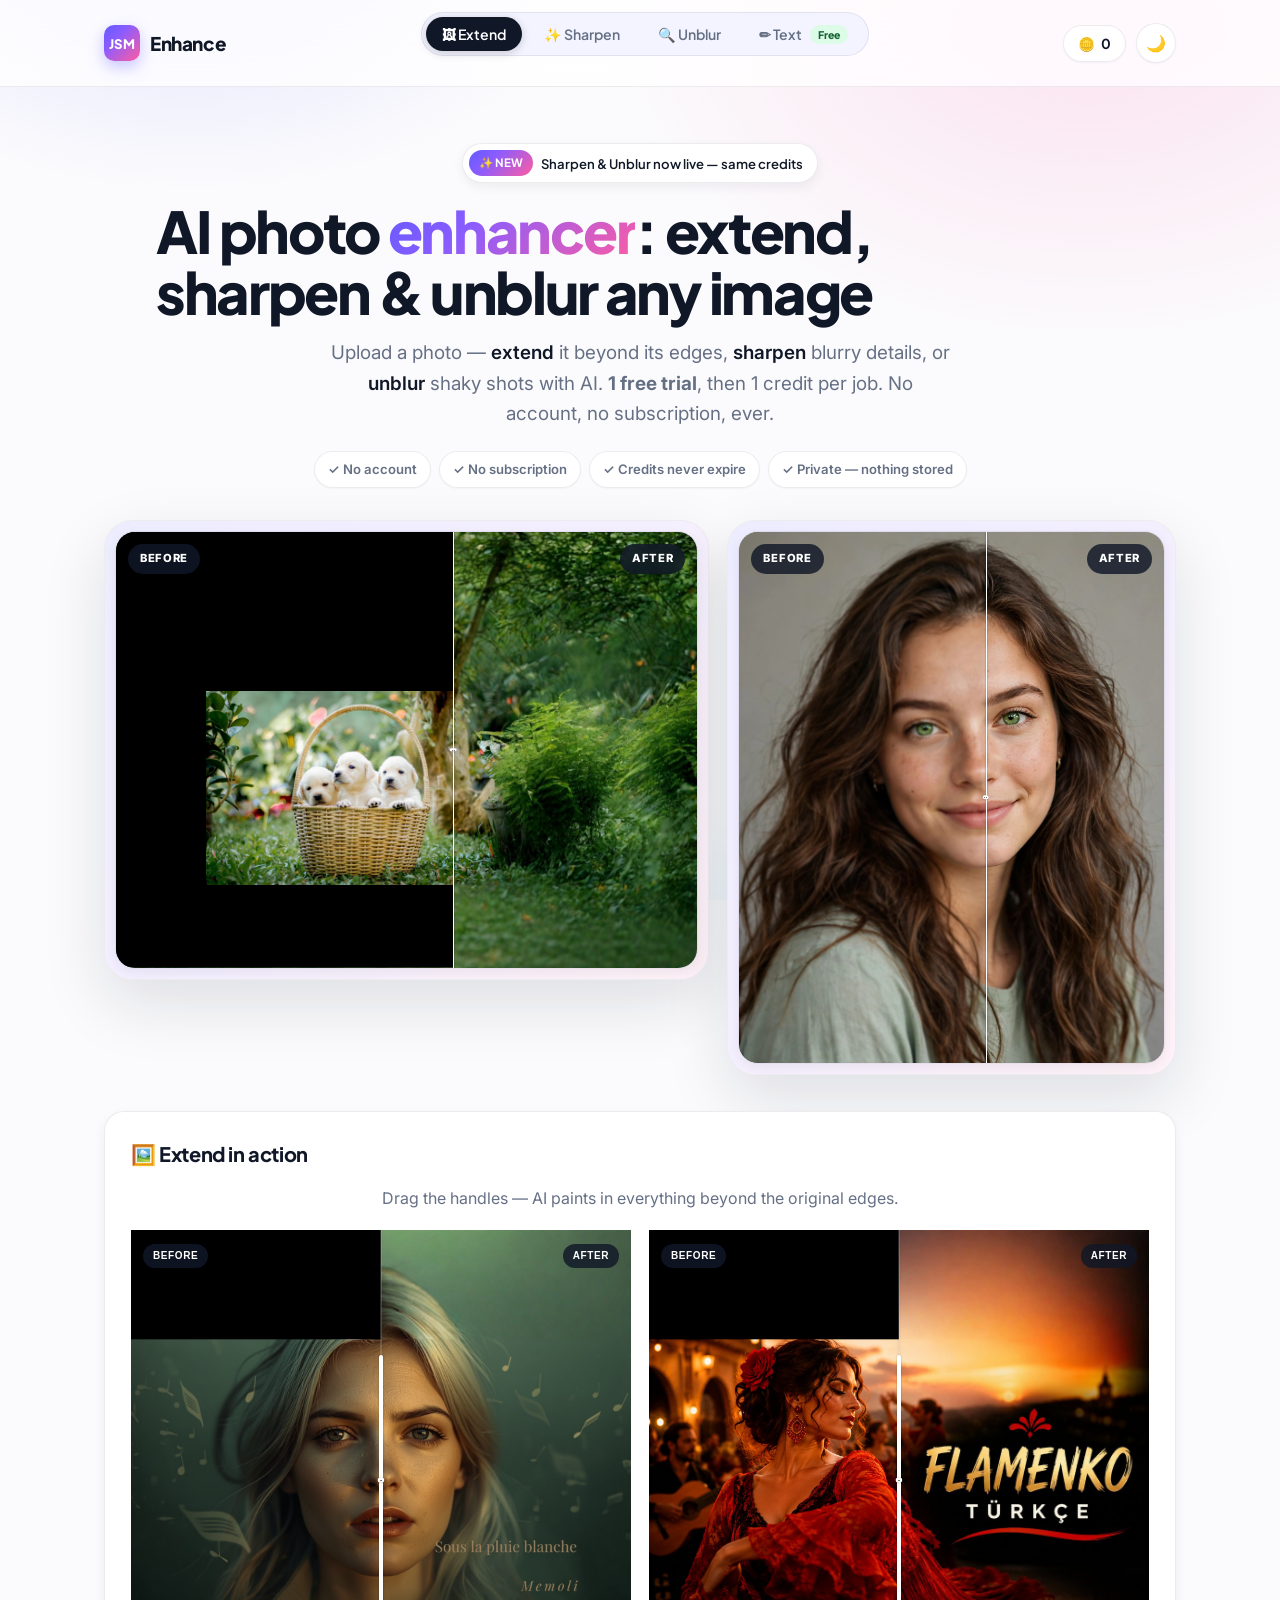
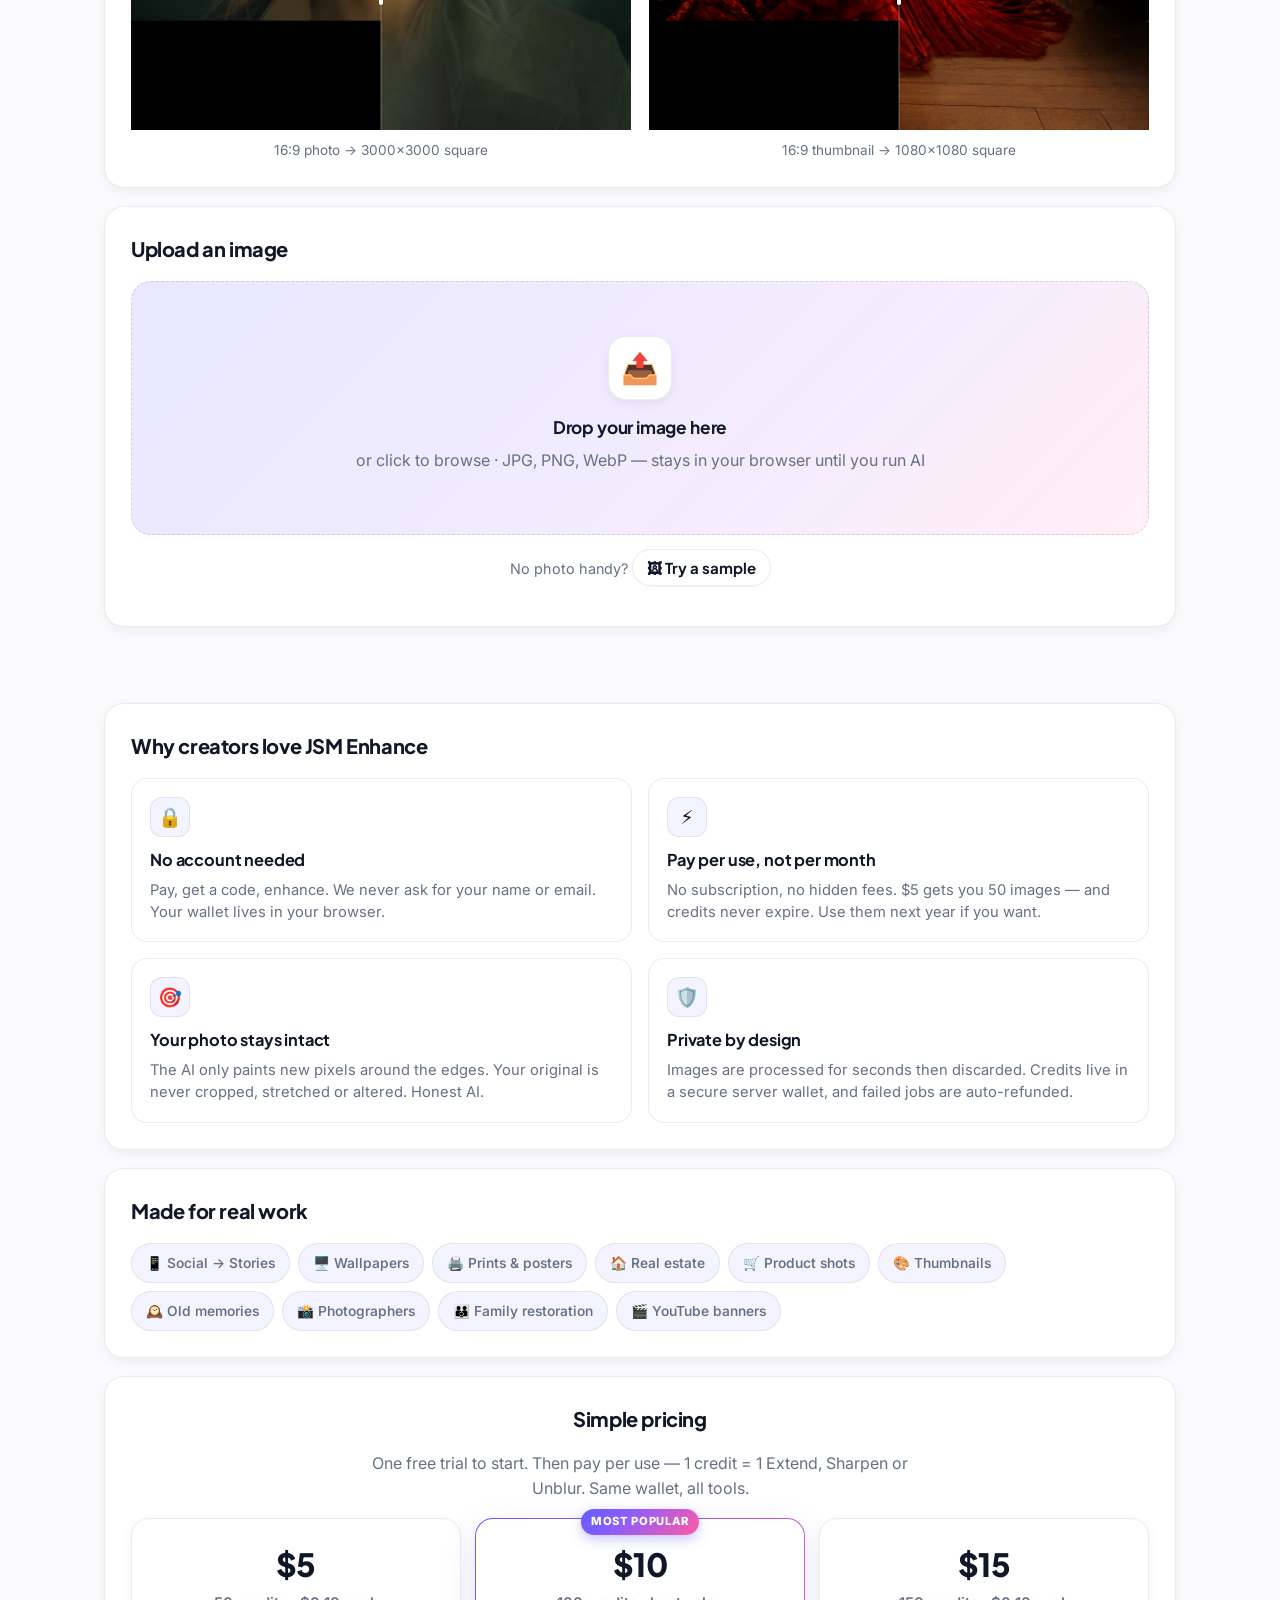
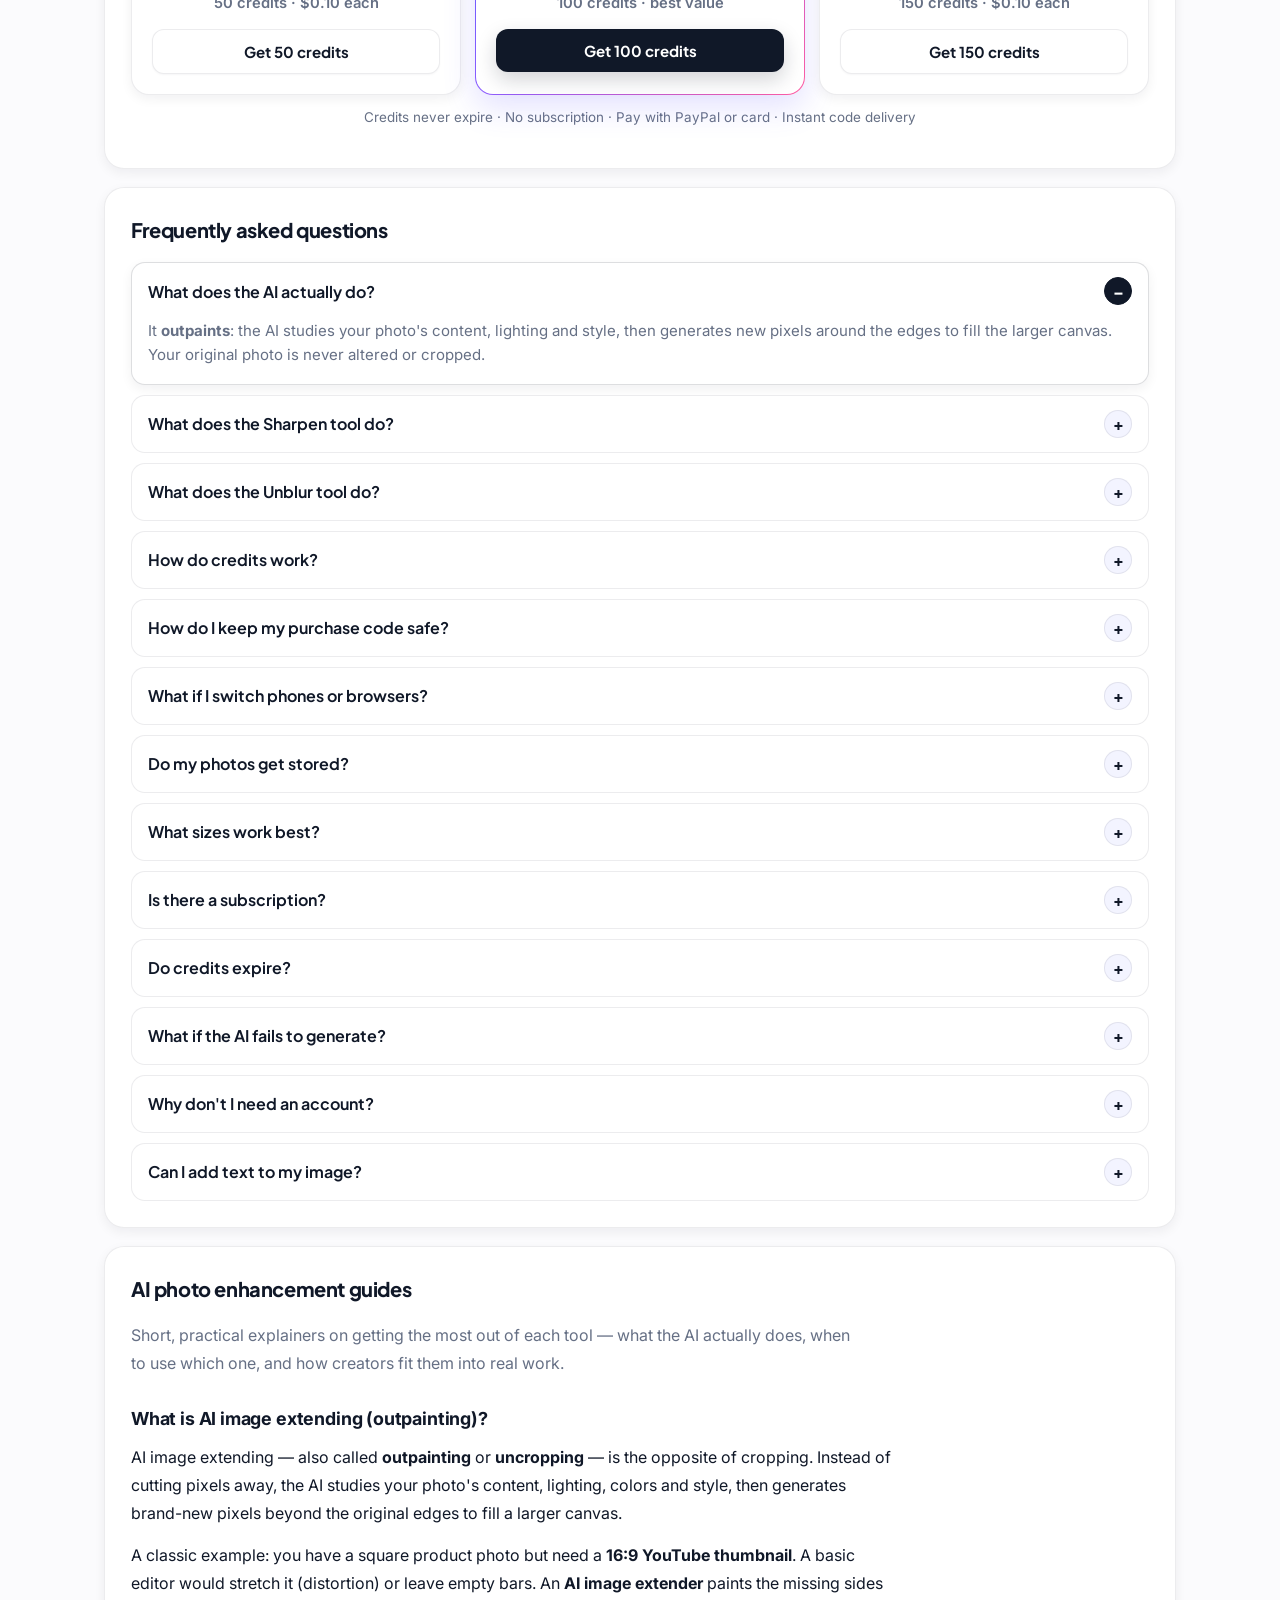
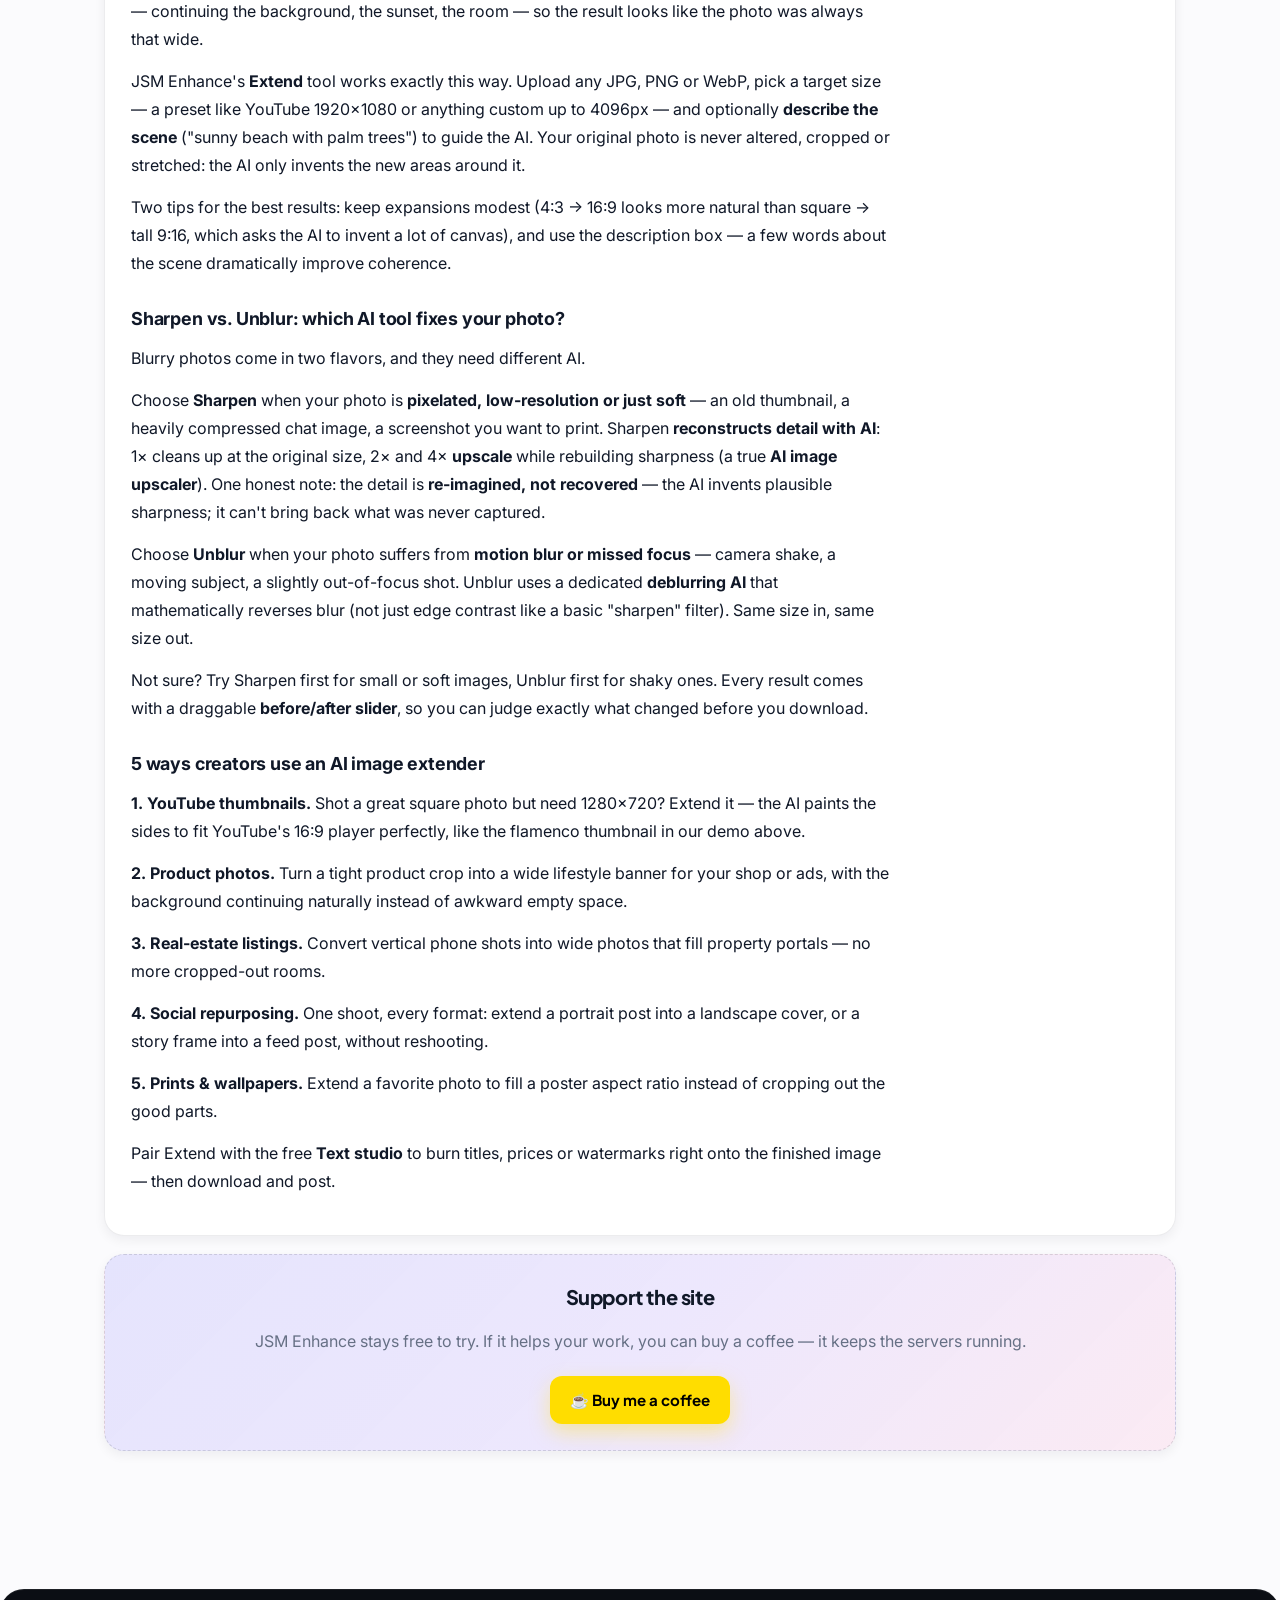
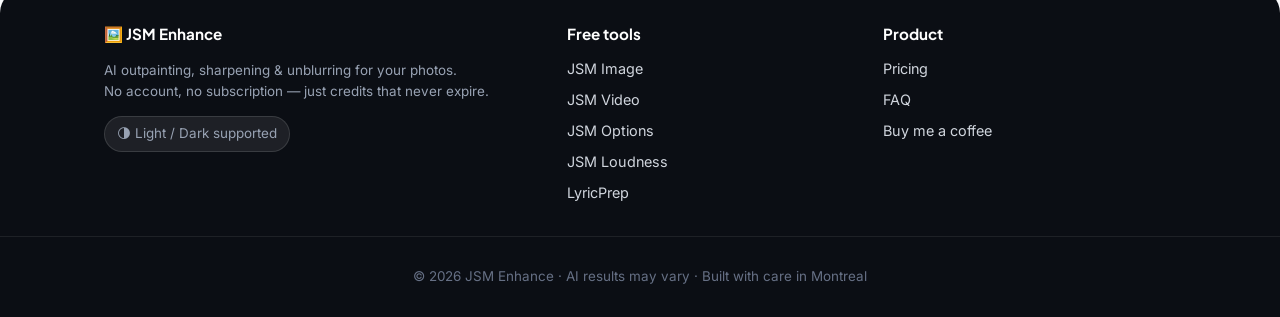
==== commit 4229f864: "Make hero and extend sliders responsive" ====
--- a/index.html
+++ b/index.html
@@ -22,7 +22,7 @@
 // light-first: default to light unless a saved preference exists
 (function(){try{var t=localStorage.getItem('jsm-extend-theme');if(t)document.documentElement.setAttribute('data-theme',t);}catch(e){}})();
 </script>
-<link rel="stylesheet" href="style.css?v=20261006i">
+<link rel="stylesheet" href="style.css?v=20261006k">
 <script type="application/ld+json">
 {"@context":"https://schema.org","@type":"FAQPage","mainEntity":[
 {"@type":"Question","name":"What does the AI actually do?","acceptedAnswer":{"@type":"Answer","text":"It outpaints: the AI studies your photo's content, lighting and style, then generates new pixels around the edges to fill the larger canvas. Your original photo is never altered or cropped."}},
@@ -212,16 +212,15 @@
   #extendDemo .ba-tag-before { left: 12px; }
   #extendDemo .ba-tag-after { right: 12px; }
   /* side-by-side demo duo */
-  #extendDemo .ba-duo { display:flex; gap:18px; align-items:center; margin:0 auto; }
-  @media (min-width:1350px){
-    #extendDemo{ width:calc(100% + 220px); max-width:1400px; margin-left:-110px; margin-right:-110px; }
-  }
-  #extendDemo .ba-duo > div { flex:1 1 0; min-width:0; }
-  #extendDemo .ba-duo .ba-slider { max-width:none; margin:0; }
-  #extendDemo .ba-cap { text-align:center; color:#667085; font-size:.85rem; margin:10px 0 0; }
-  html[data-theme="dark"] #extendDemo .ba-cap { color:#98a2b3; }
-
-  @media (max-width:760px){ #extendDemo .ba-duo{ flex-direction:column; align-items:stretch; gap:24px; } #extendDemo .ba-duo > div{ flex:none; width:100%; } }
+  #extendDemo{container-type:inline-size;width:100%;max-width:100%;}
+  #extendDemo .ba-duo{display:grid;grid-template-columns:1fr;gap:20px;align-items:start;margin:0 auto;width:100%;}
+  #extendDemo .ba-duo > div{min-width:0;width:100%;}
+  #extendDemo .ba-duo .ba-slider{width:100%;max-width:100%;margin:0;}
+  #extendDemo .ba-cap{text-align:center;color:#667085;font-size:.85rem;margin:10px 0 0;}
+  html[data-theme="dark"] #extendDemo .ba-cap{color:#98a2b3;}
+  @container (min-width:760px){
+    #extendDemo .ba-duo{grid-template-columns:1fr 1fr;gap:18px;}
+  }
 </style>
 <div class="ba-duo">
 <div>
--- a/style.css
+++ b/style.css
@@ -179,19 +179,35 @@
   margin-left:auto;
   margin-right:auto;
 }
+.hero{
+  container-type:inline-size;
+}
 .hero-pair{
-  display:flex;
-  gap:18px;
-  justify-content:center;
-  align-items:stretch;
+  display:grid;
+  grid-template-columns:1fr;
+  gap:16px;
+  width:100%;
   margin-top:32px;
 }
-.hero-pair .hero-ba{
-  flex:1 1 0;
+.hero-pair .hero-ba,
+.hero-pair .hero-ba:first-child{
   width:100%;
-  max-width:720px;
+  max-width:none;
+  min-width:0;
   margin:0;
-  min-width:0;
+  height:auto;
+}
+.hero-pair .hero-ba-wrap{
+  width:100%;
+  height:auto;
+  max-width:100%;
+}
+@container (min-width:840px){
+  .hero-pair{
+    grid-template-columns:minmax(0,1.35fr) minmax(0,1fr);
+    gap:18px;
+    align-items:start;
+  }
 }
 #extendHeroBa{
   aspect-ratio:4/3;
@@ -266,9 +282,9 @@
   object-fit:fill;
   max-width:none;
 }
-@media (max-width:860px){
-  .hero-pair{flex-direction:column;align-items:center;}
-  .hero-pair .hero-ba{max-width:720px;}
+@media (max-width:720px){
+  .wrap-app{padding-left:16px;padding-right:16px;}
+  .card{padding:16px;}
 }
 .hero-badge{
   display:inline-flex;align-items:center;gap:8px;
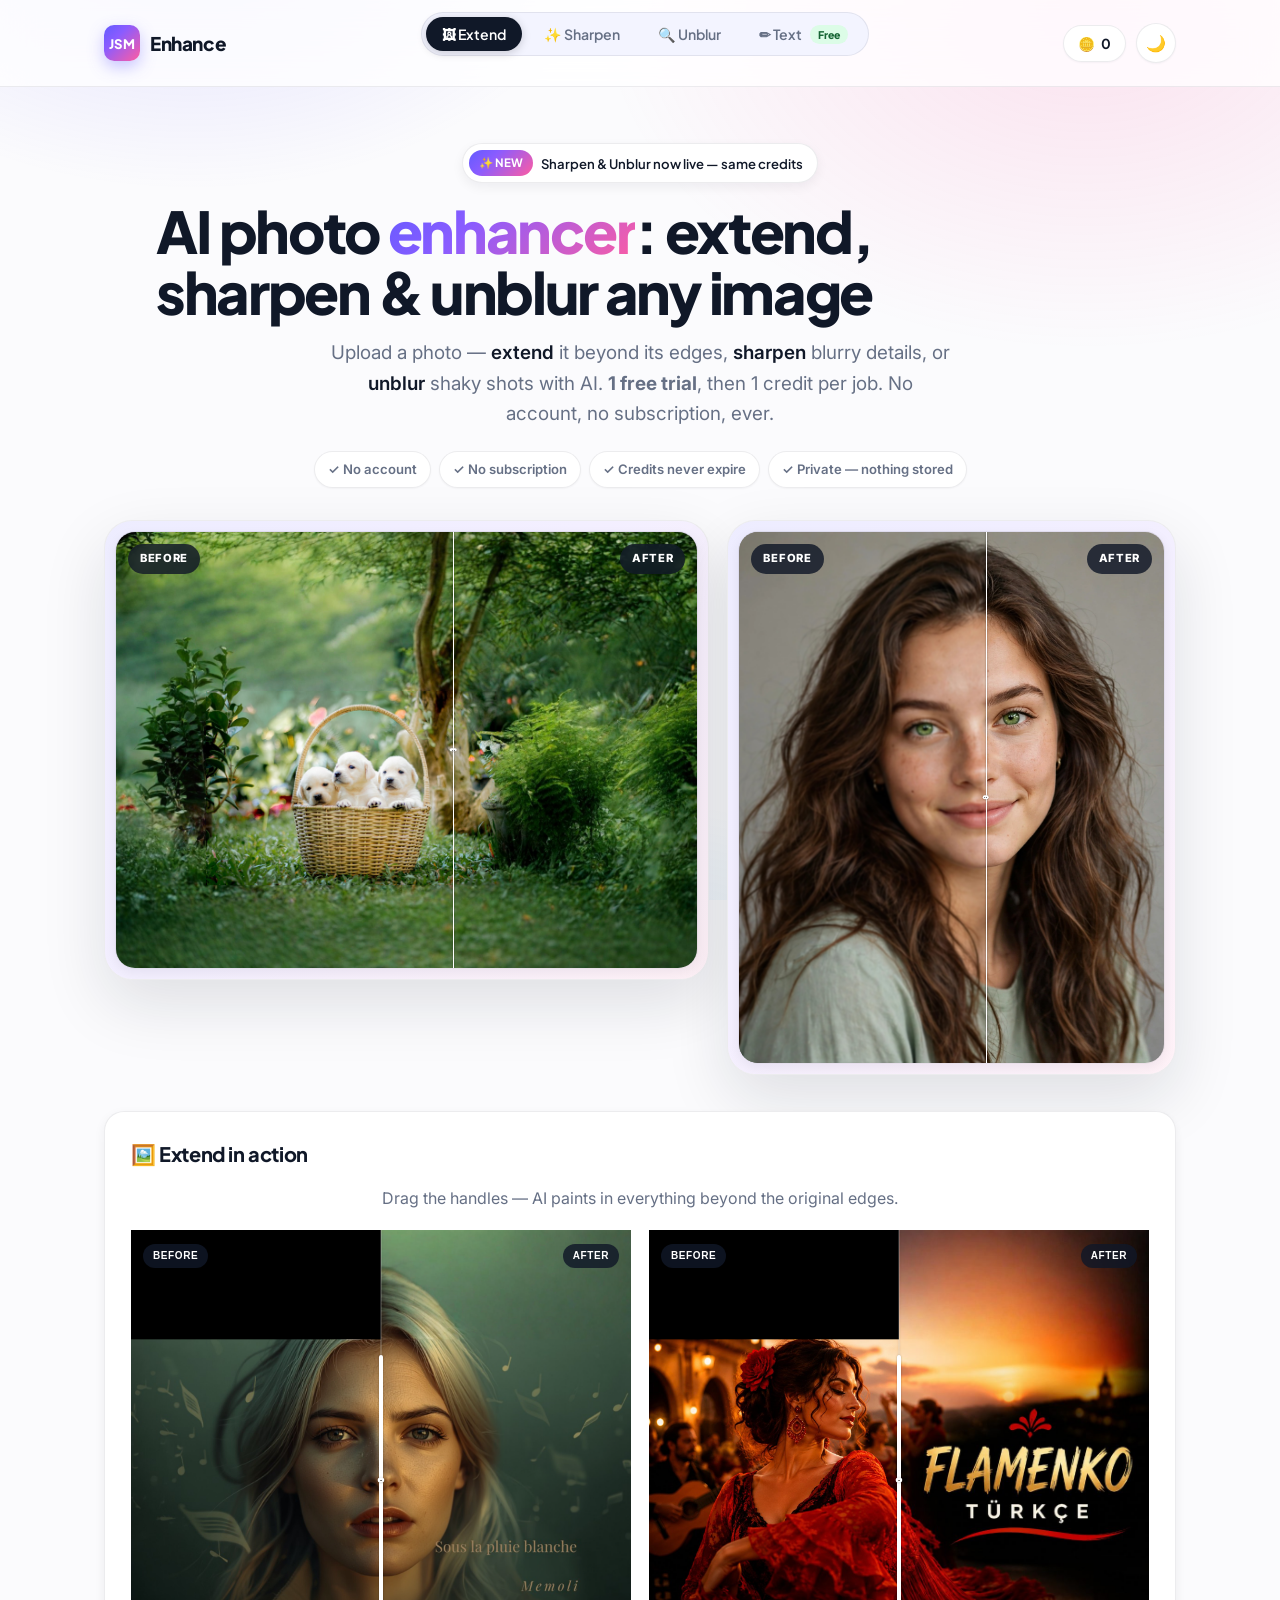
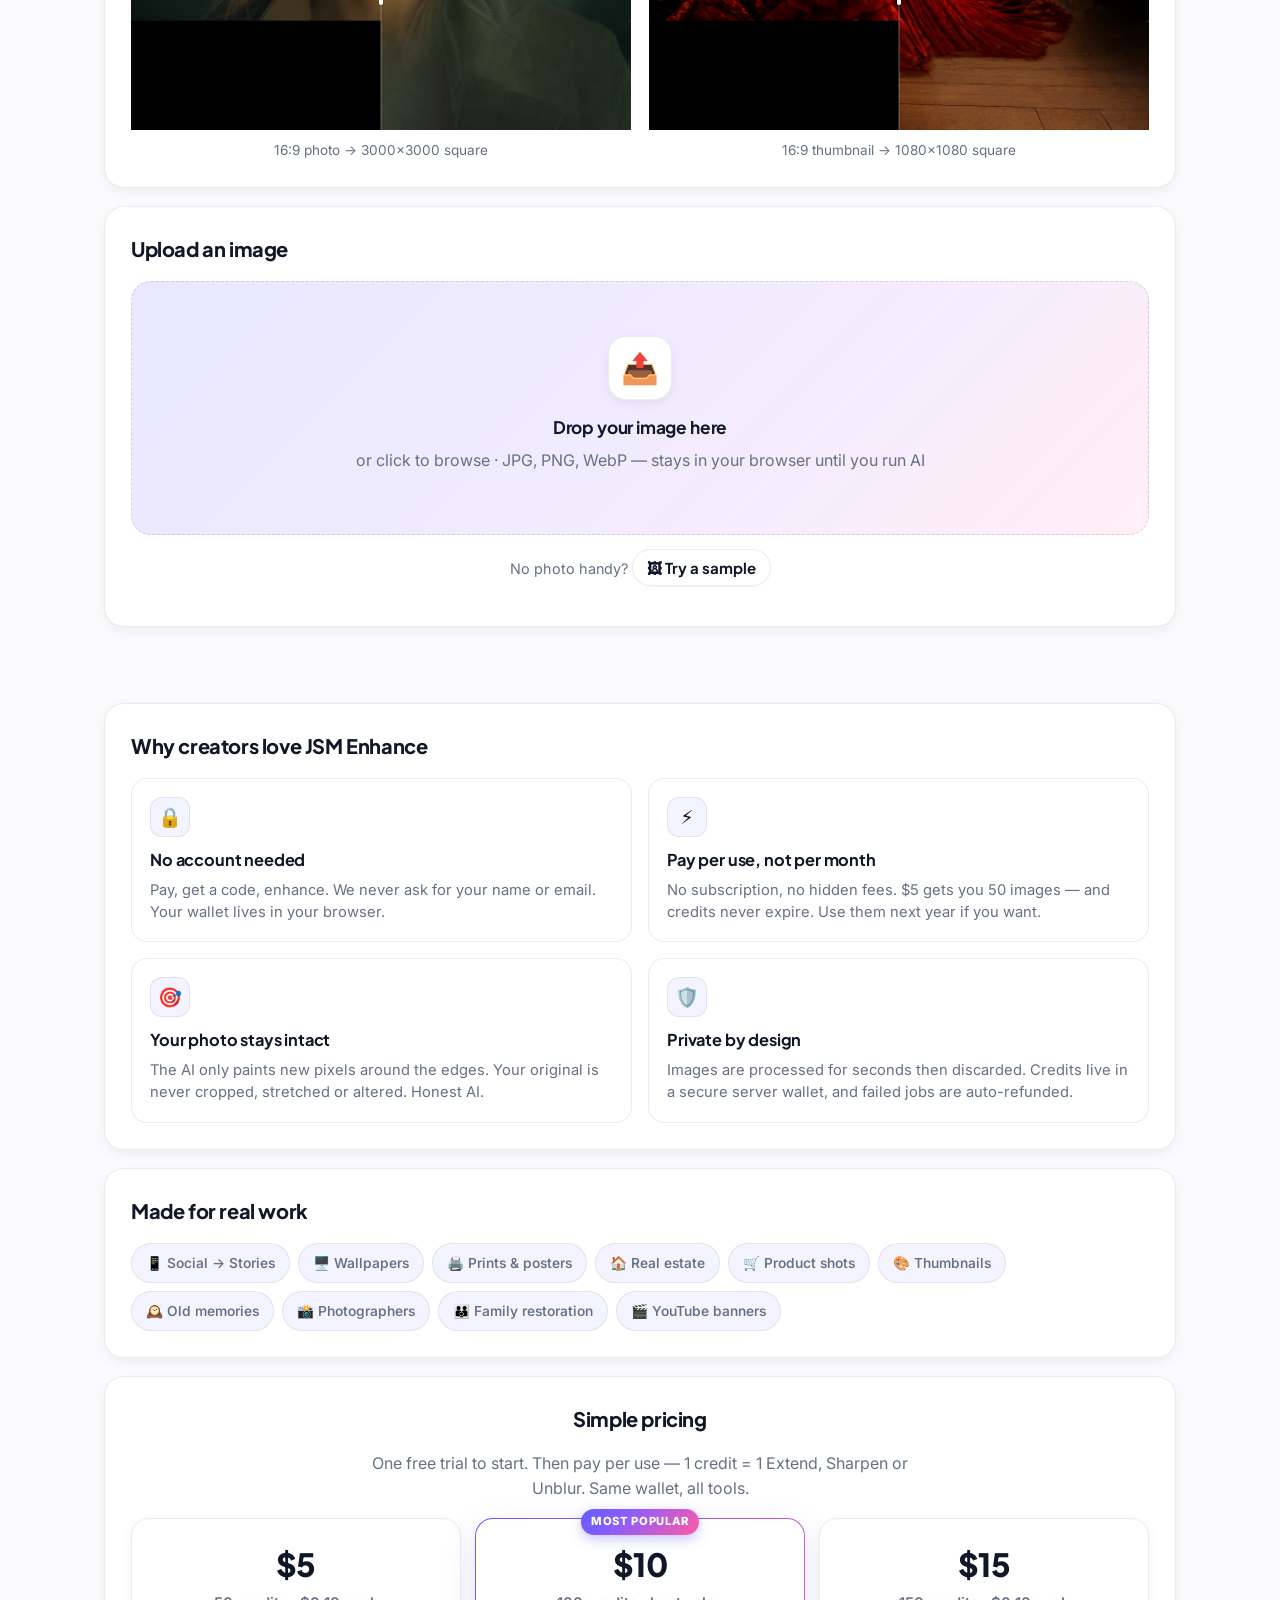
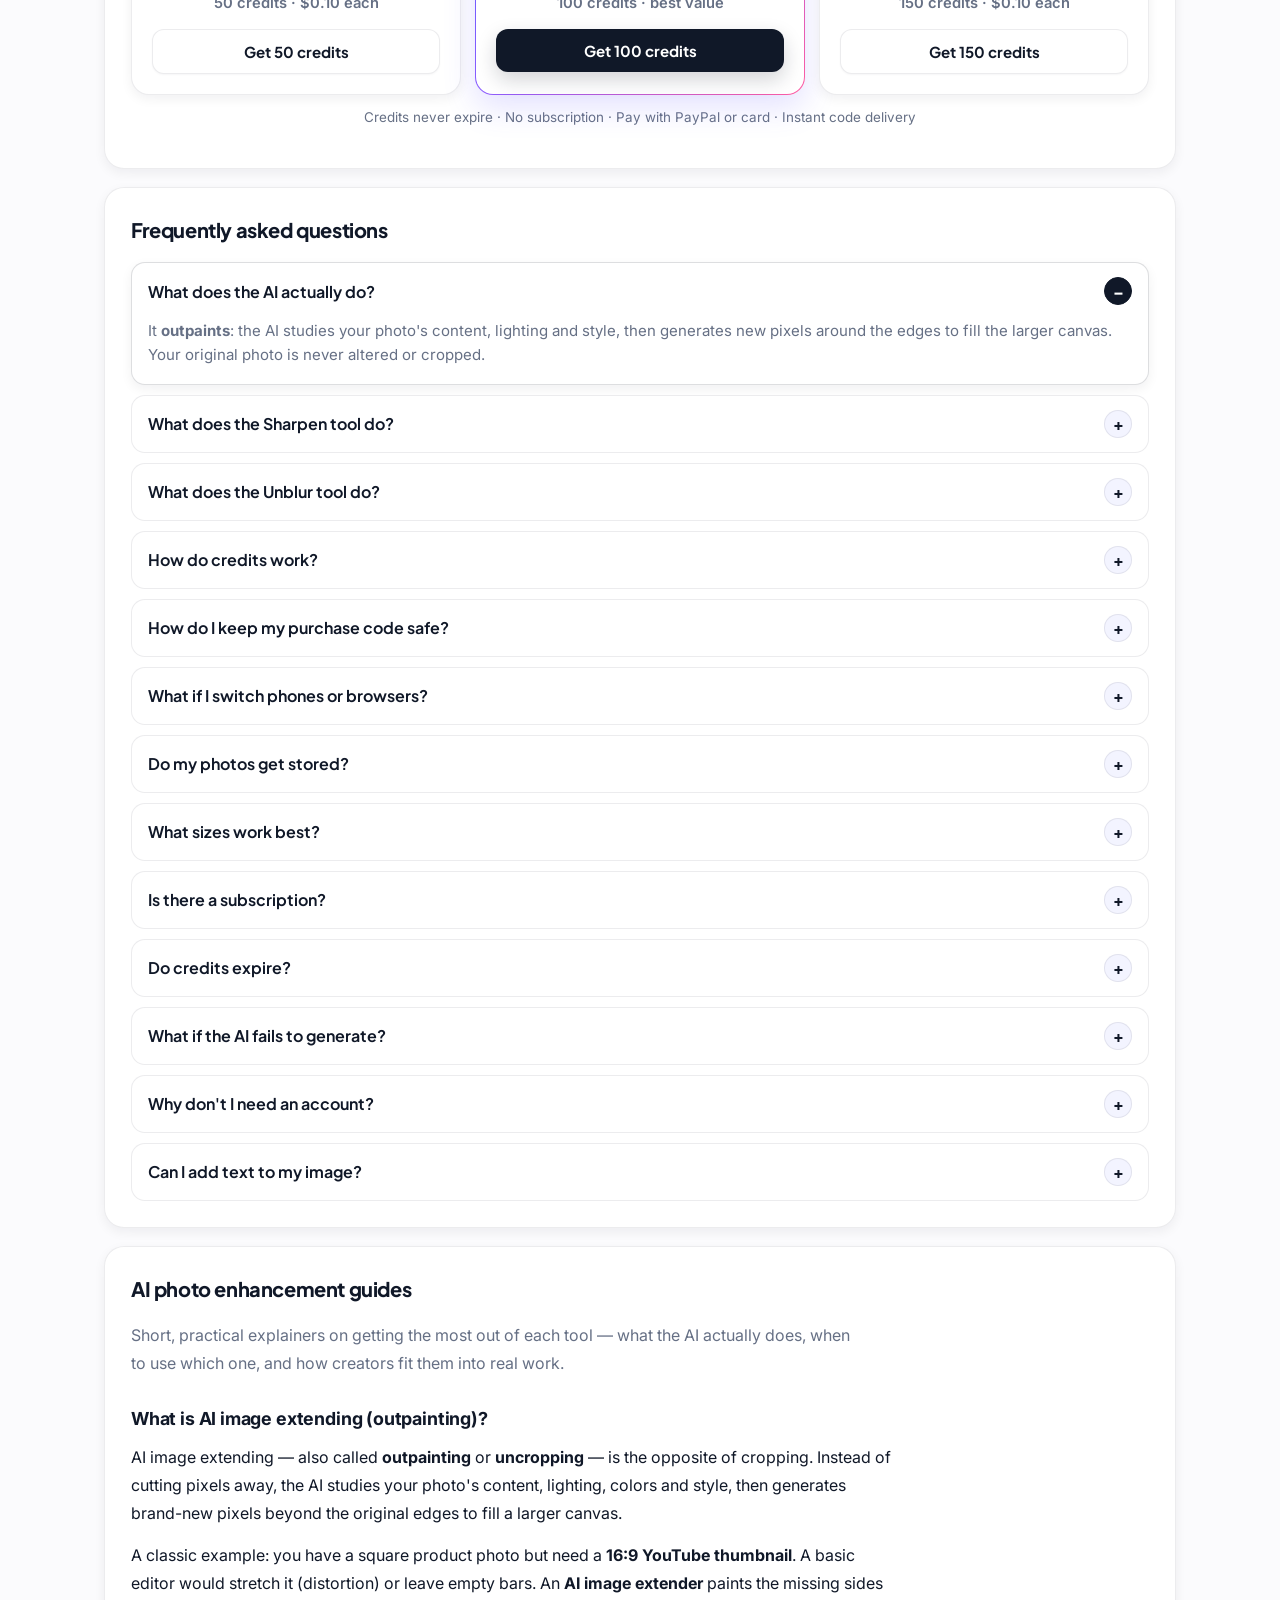
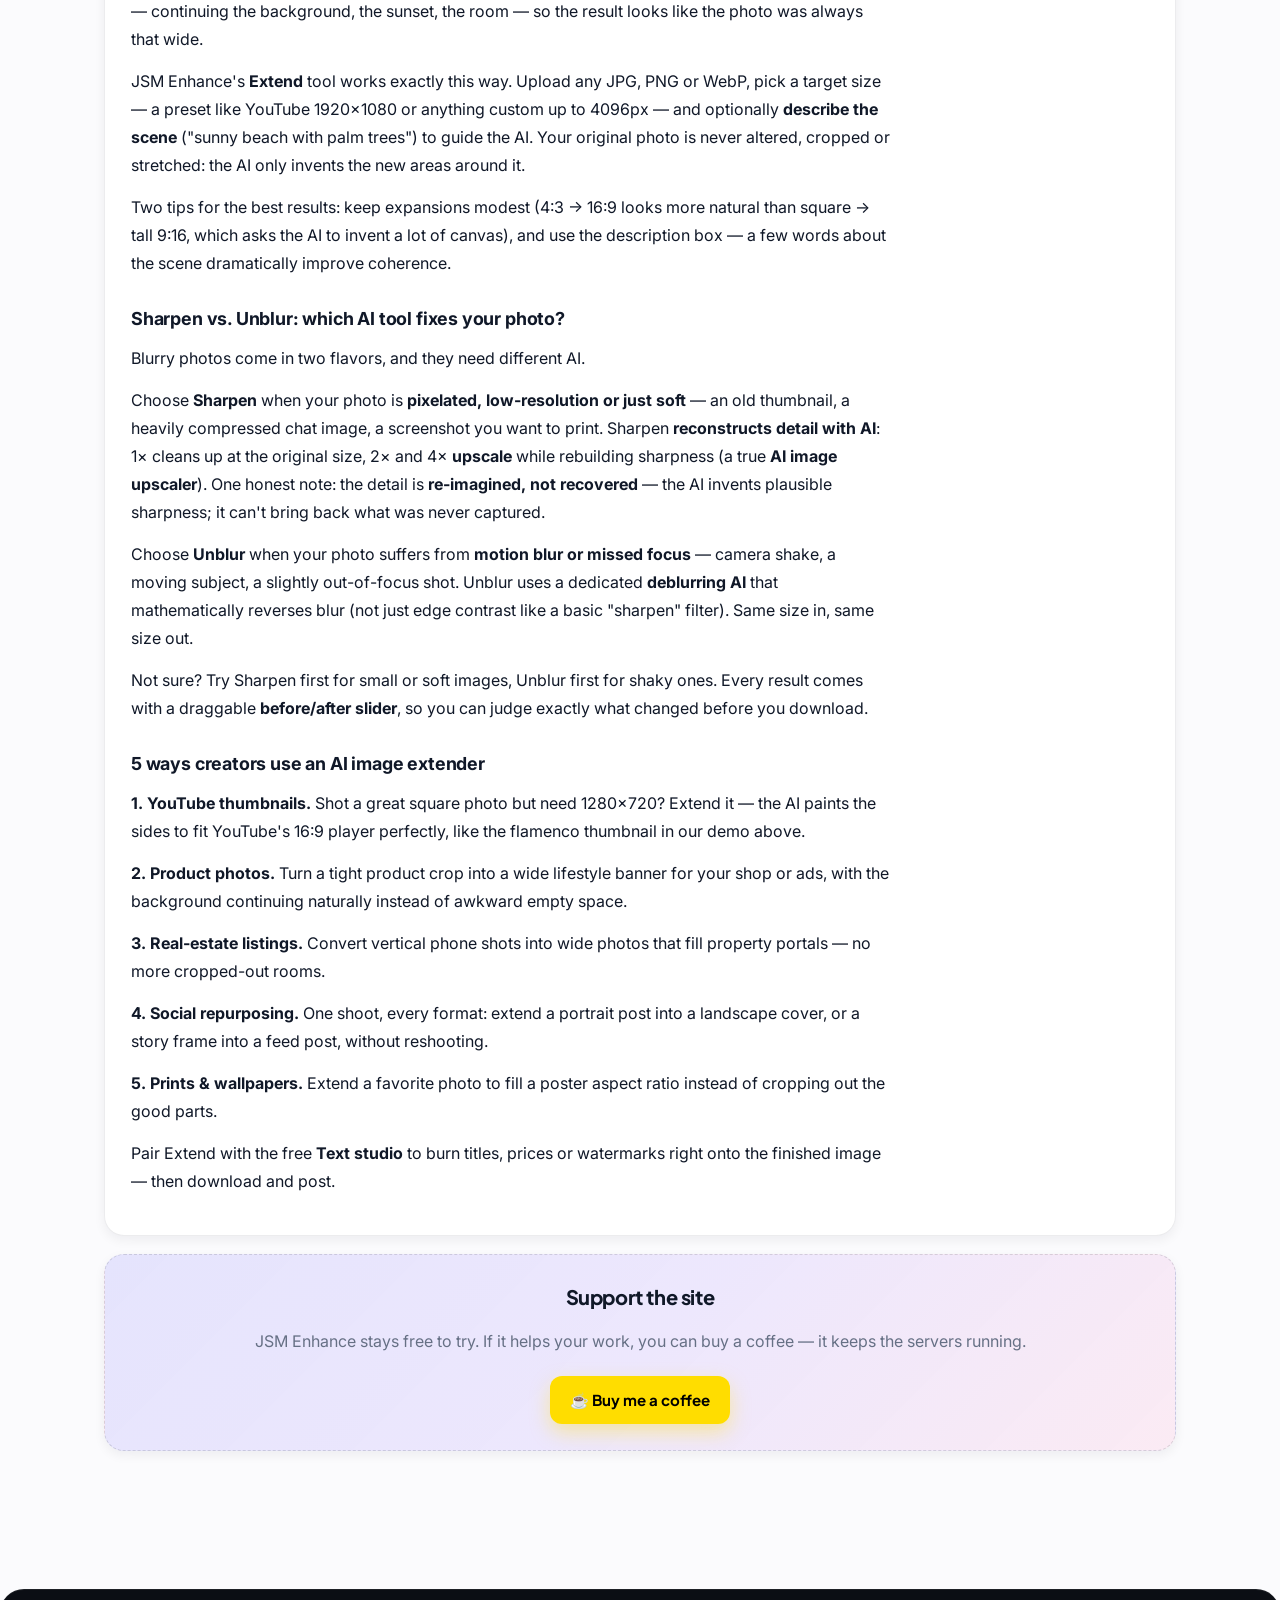
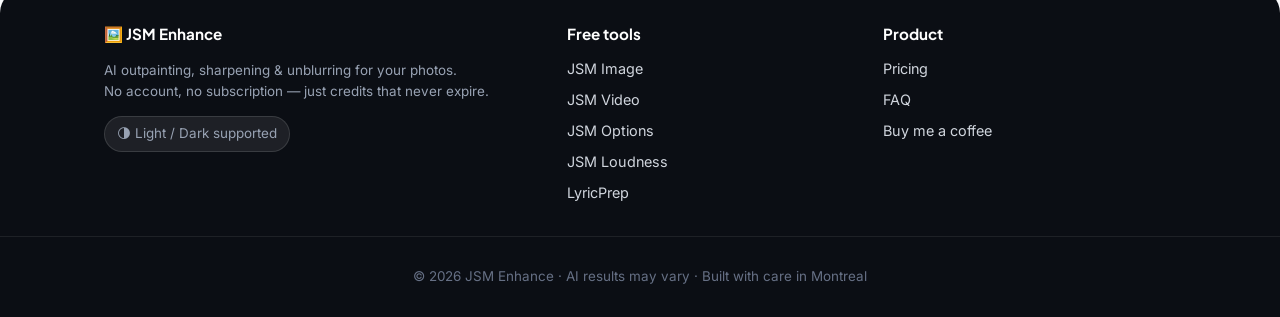
==== commit 97193768: "Make the first hero slider image flush to the left edge" ====
--- a/index.html
+++ b/index.html
@@ -22,7 +22,7 @@
 // light-first: default to light unless a saved preference exists
 (function(){try{var t=localStorage.getItem('jsm-extend-theme');if(t)document.documentElement.setAttribute('data-theme',t);}catch(e){}})();
 </script>
-<link rel="stylesheet" href="style.css?v=20261006k">
+<link rel="stylesheet" href="style.css?v=20261006l">
 <script type="application/ld+json">
 {"@context":"https://schema.org","@type":"FAQPage","mainEntity":[
 {"@type":"Question","name":"What does the AI actually do?","acceptedAnswer":{"@type":"Answer","text":"It outpaints: the AI studies your photo's content, lighting and style, then generates new pixels around the edges to fill the larger canvas. Your original photo is never altered or cropped."}},
@@ -271,7 +271,7 @@
   var divider = document.getElementById(dividerId);
   var ratio = 0.5;
   function fit() {
-    stage.style.transform = 'scale(' + (root.clientWidth / canvas) + ')';
+    stage.style.transform = 'scale(' + (root.getBoundingClientRect().width / canvas) + ')';
   }
   function setRatio(next) {
     ratio = Math.min(1, Math.max(0, next));
--- a/style.css
+++ b/style.css
@@ -213,12 +213,15 @@
   aspect-ratio:4/3;
 }
 #extendHeroBa > img{
+  position:absolute;
+  inset:0;
   width:100%;
   height:100%;
-  object-fit:fill;
+  object-fit:cover;
+  object-position:left center;
 }
 #extendHeroBa .ba-top{
-  background:#000;
+  background:transparent;
 }
 #extendHeroBa .ba-placed{
   left:15.51%;
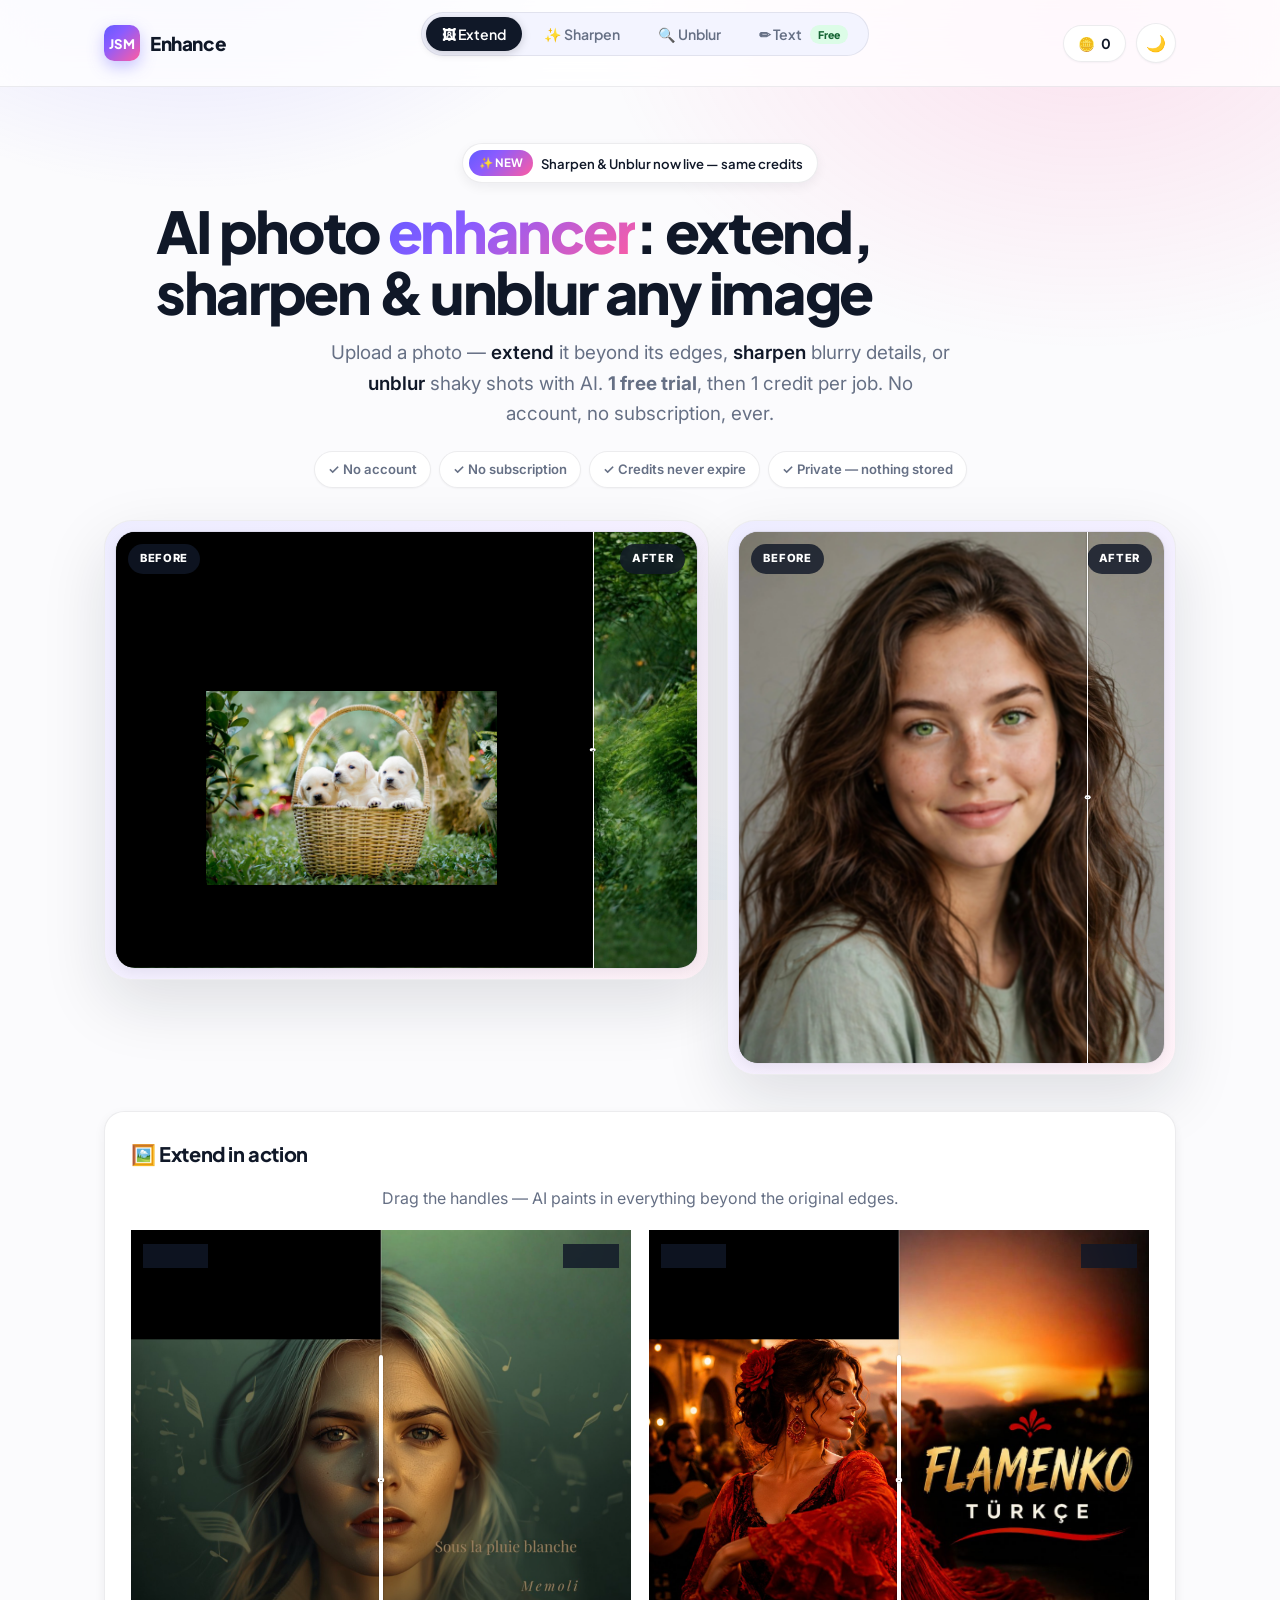
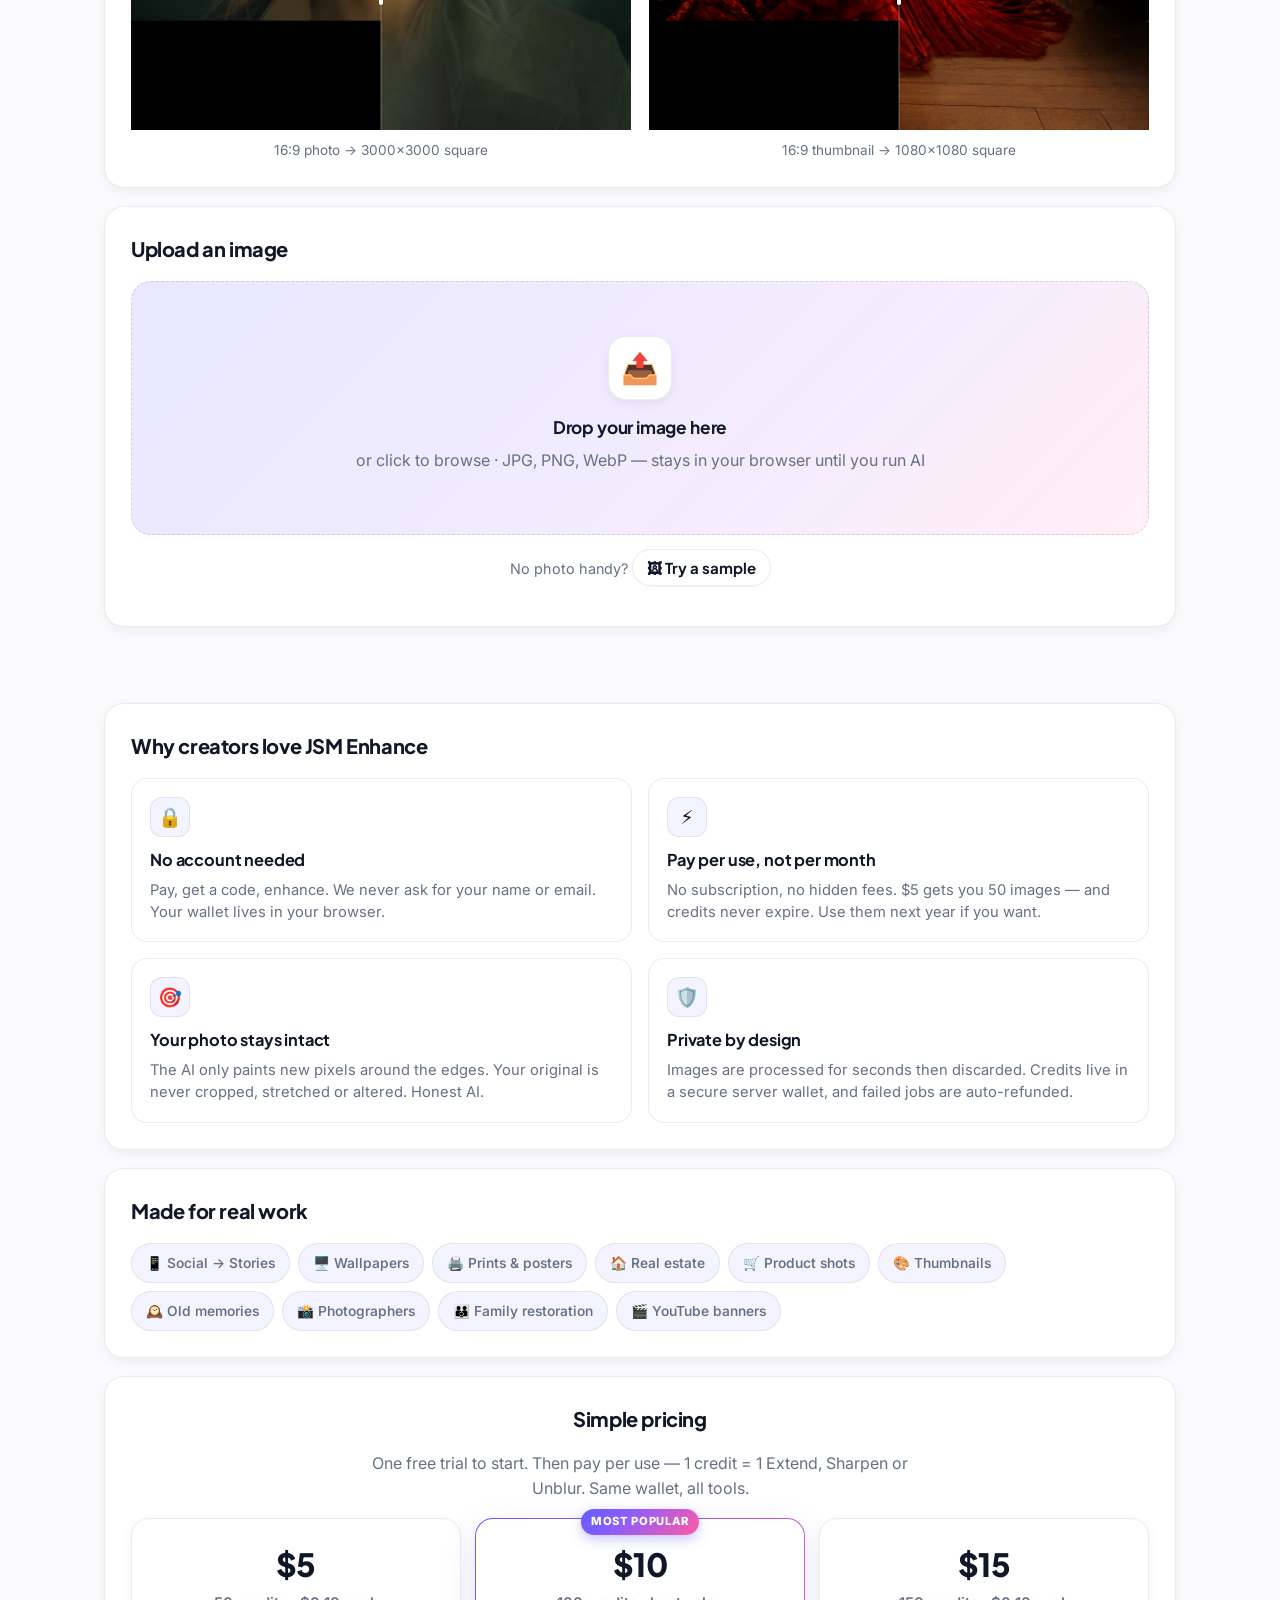
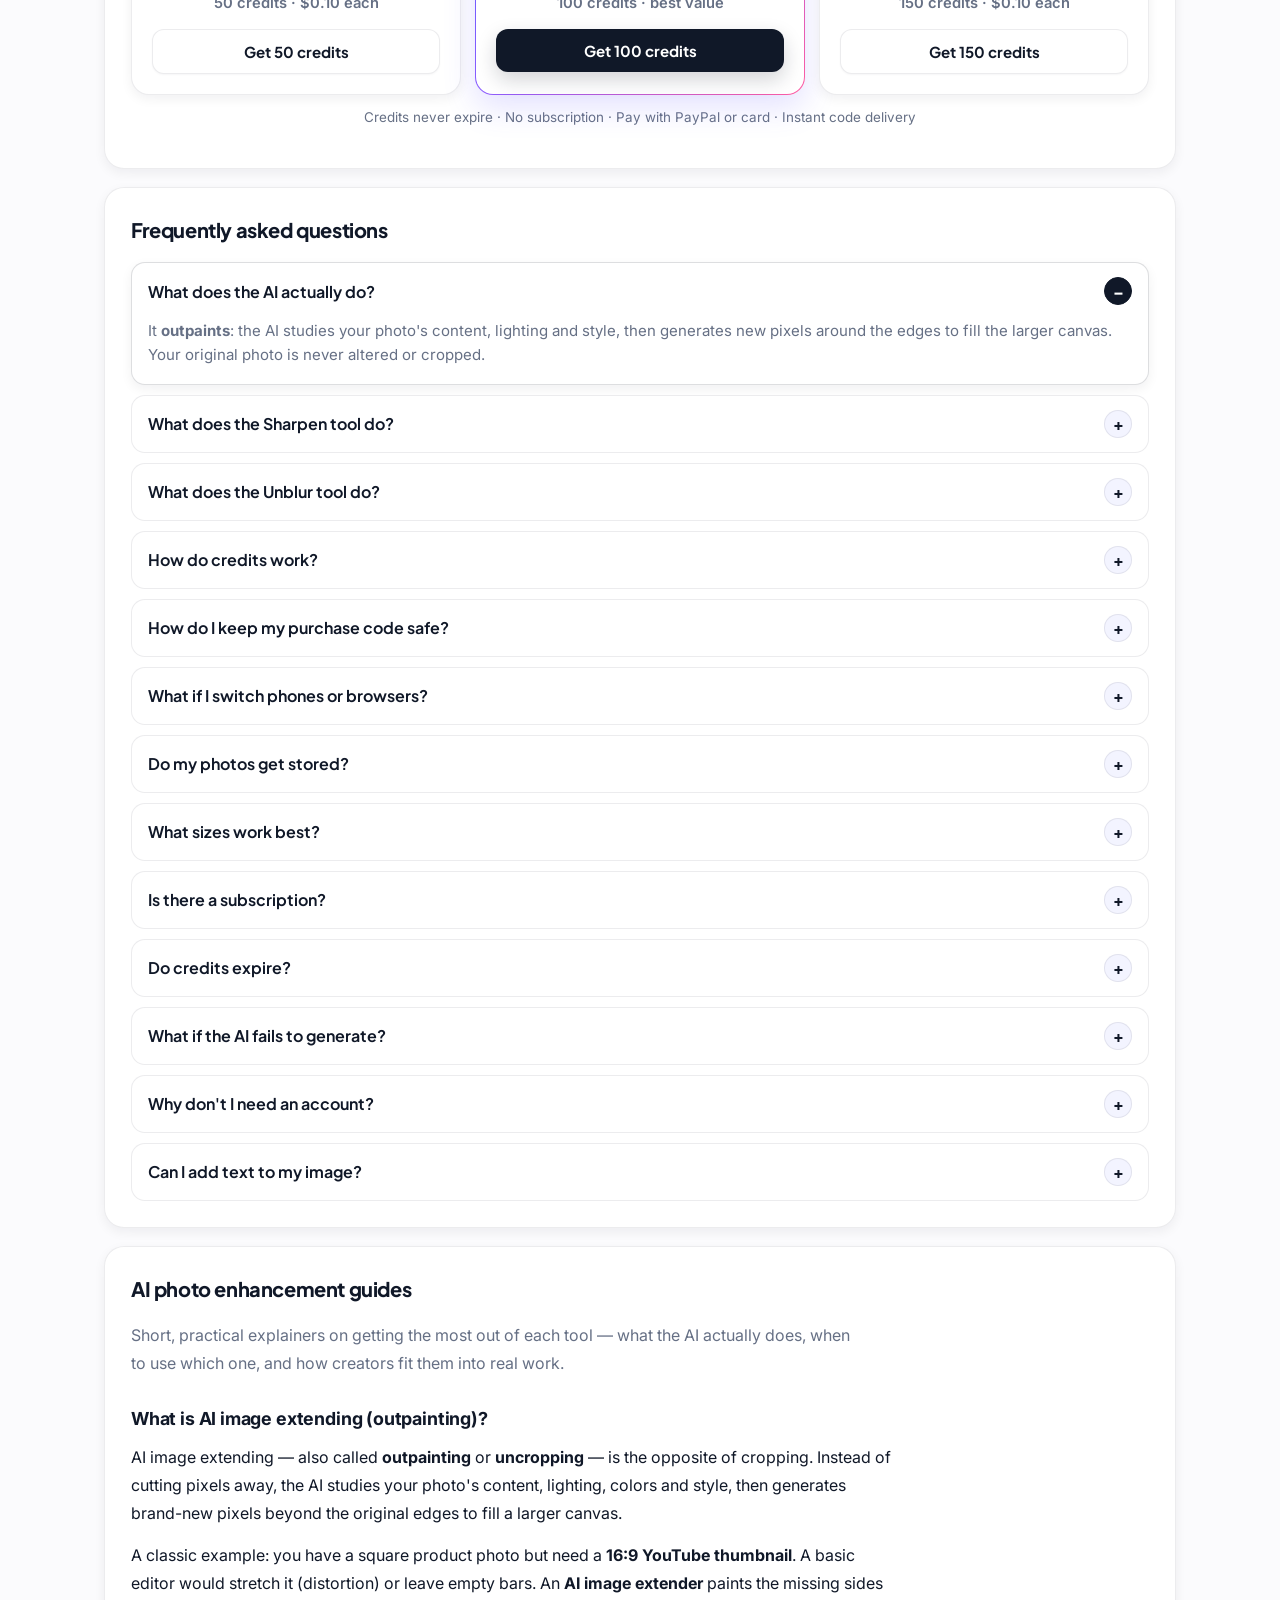
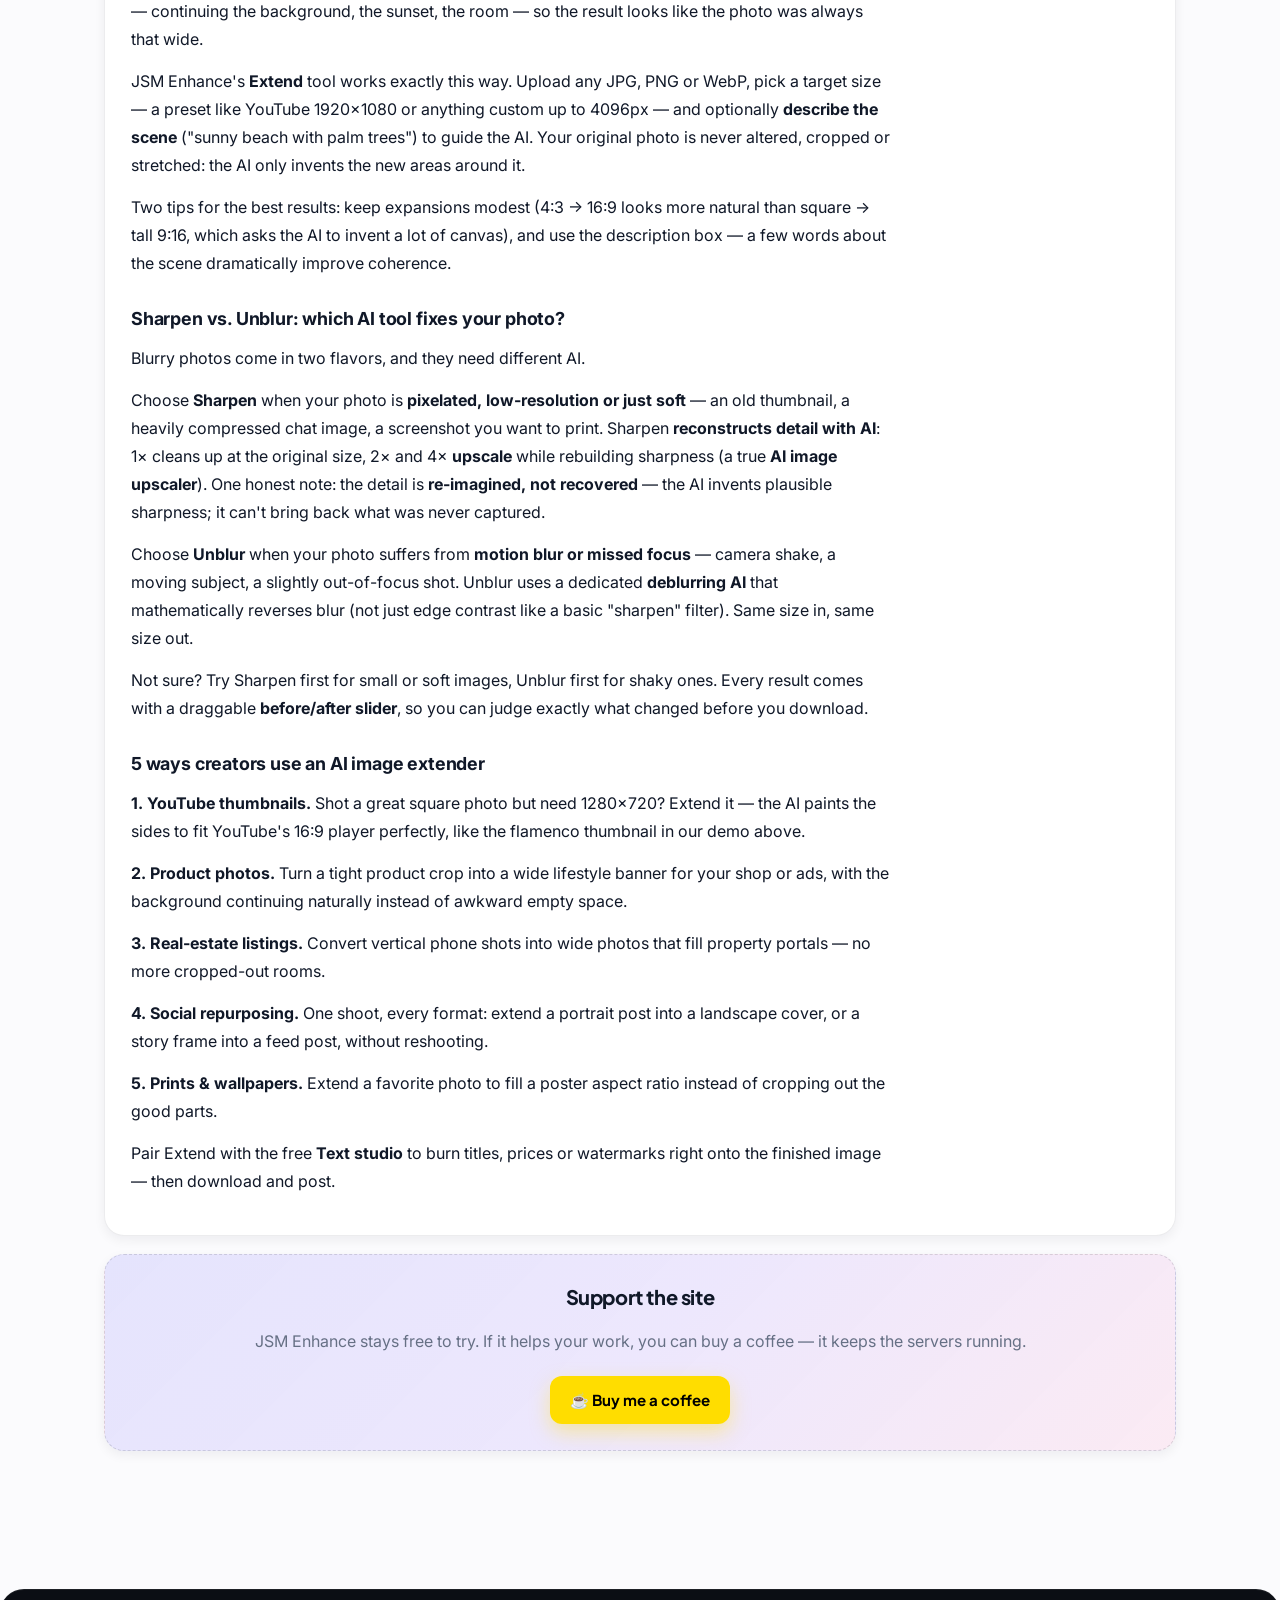
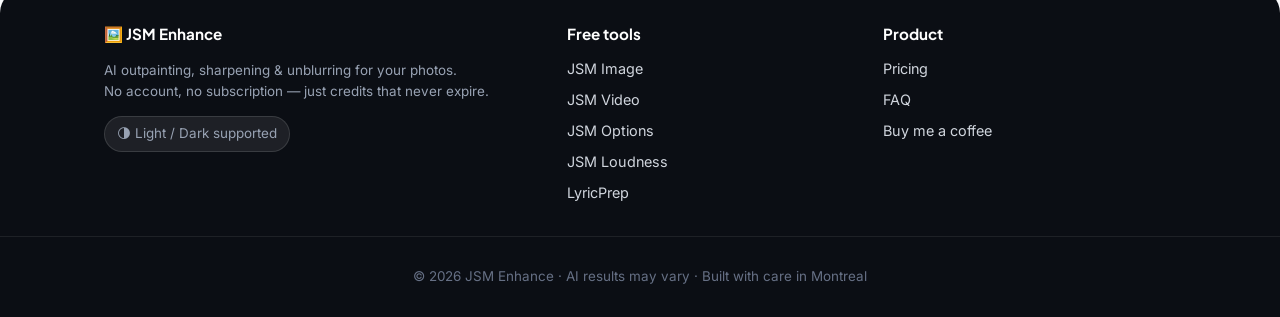
==== commit cbf157c5: "Revert "Make the first hero slider image flush to the left edge" This reverts commit 9719376802d21fb" ====
--- a/index.html
+++ b/index.html
@@ -22,7 +22,7 @@
 // light-first: default to light unless a saved preference exists
 (function(){try{var t=localStorage.getItem('jsm-extend-theme');if(t)document.documentElement.setAttribute('data-theme',t);}catch(e){}})();
 </script>
-<link rel="stylesheet" href="style.css?v=20261006l">
+<link rel="stylesheet" href="style.css?v=20261006k">
 <script type="application/ld+json">
 {"@context":"https://schema.org","@type":"FAQPage","mainEntity":[
 {"@type":"Question","name":"What does the AI actually do?","acceptedAnswer":{"@type":"Answer","text":"It outpaints: the AI studies your photo's content, lighting and style, then generates new pixels around the edges to fill the larger canvas. Your original photo is never altered or cropped."}},
@@ -271,7 +271,7 @@
   var divider = document.getElementById(dividerId);
   var ratio = 0.5;
   function fit() {
-    stage.style.transform = 'scale(' + (root.getBoundingClientRect().width / canvas) + ')';
+    stage.style.transform = 'scale(' + (root.clientWidth / canvas) + ')';
   }
   function setRatio(next) {
     ratio = Math.min(1, Math.max(0, next));
--- a/style.css
+++ b/style.css
@@ -213,15 +213,12 @@
   aspect-ratio:4/3;
 }
 #extendHeroBa > img{
-  position:absolute;
-  inset:0;
   width:100%;
   height:100%;
-  object-fit:cover;
-  object-position:left center;
+  object-fit:fill;
 }
 #extendHeroBa .ba-top{
-  background:transparent;
+  background:#000;
 }
 #extendHeroBa .ba-placed{
   left:15.51%;
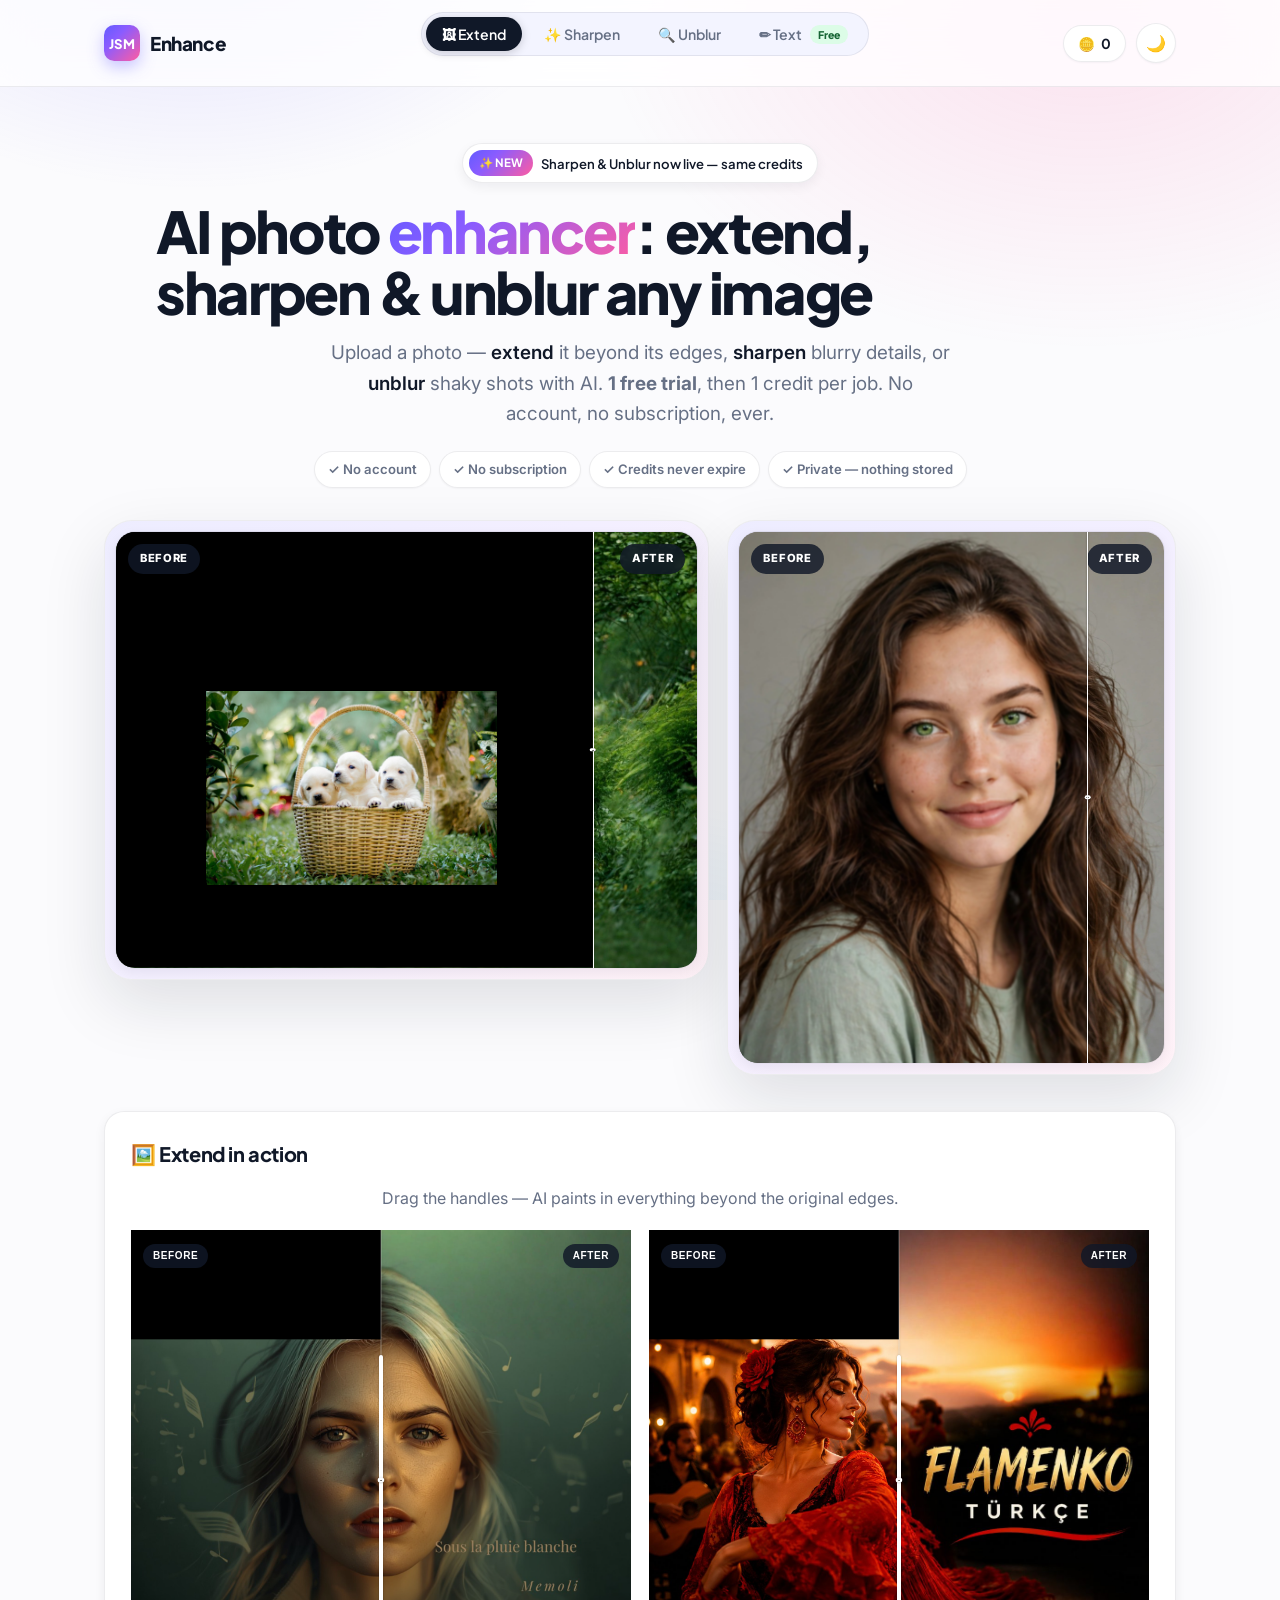
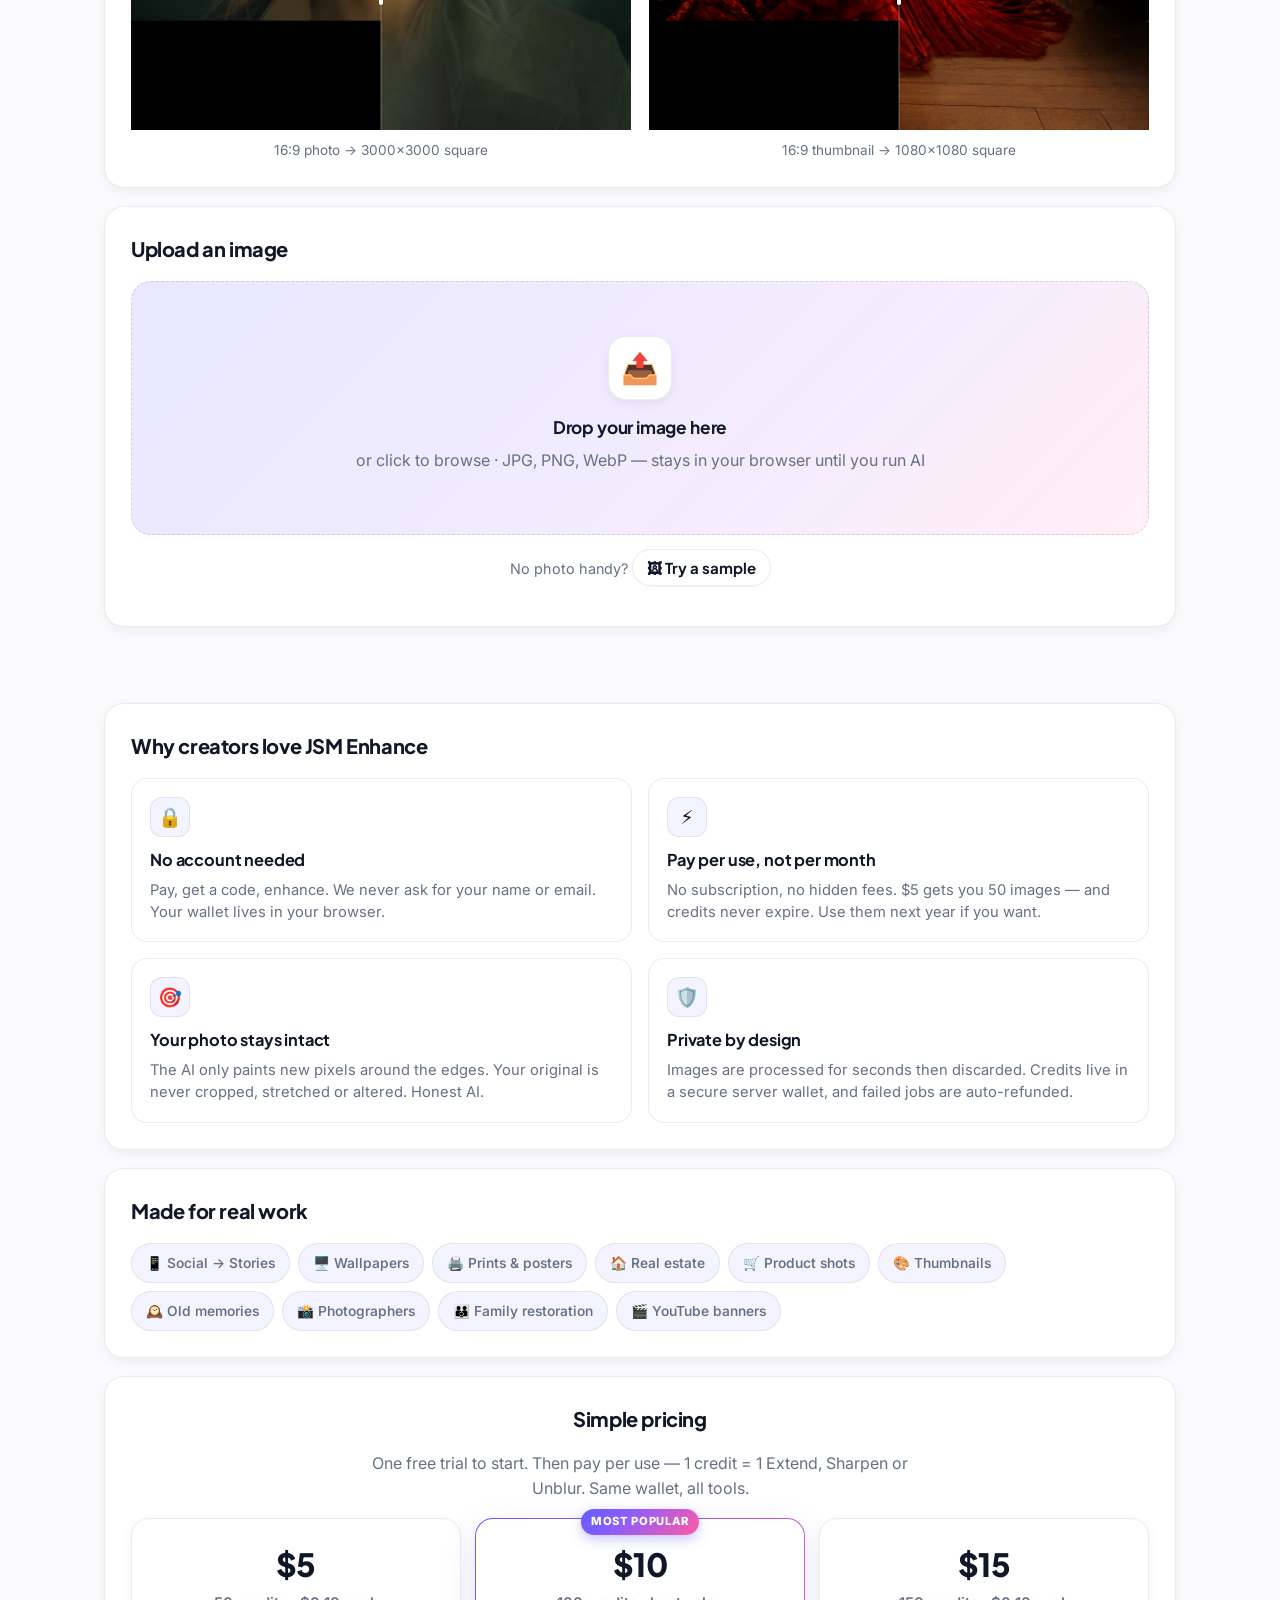
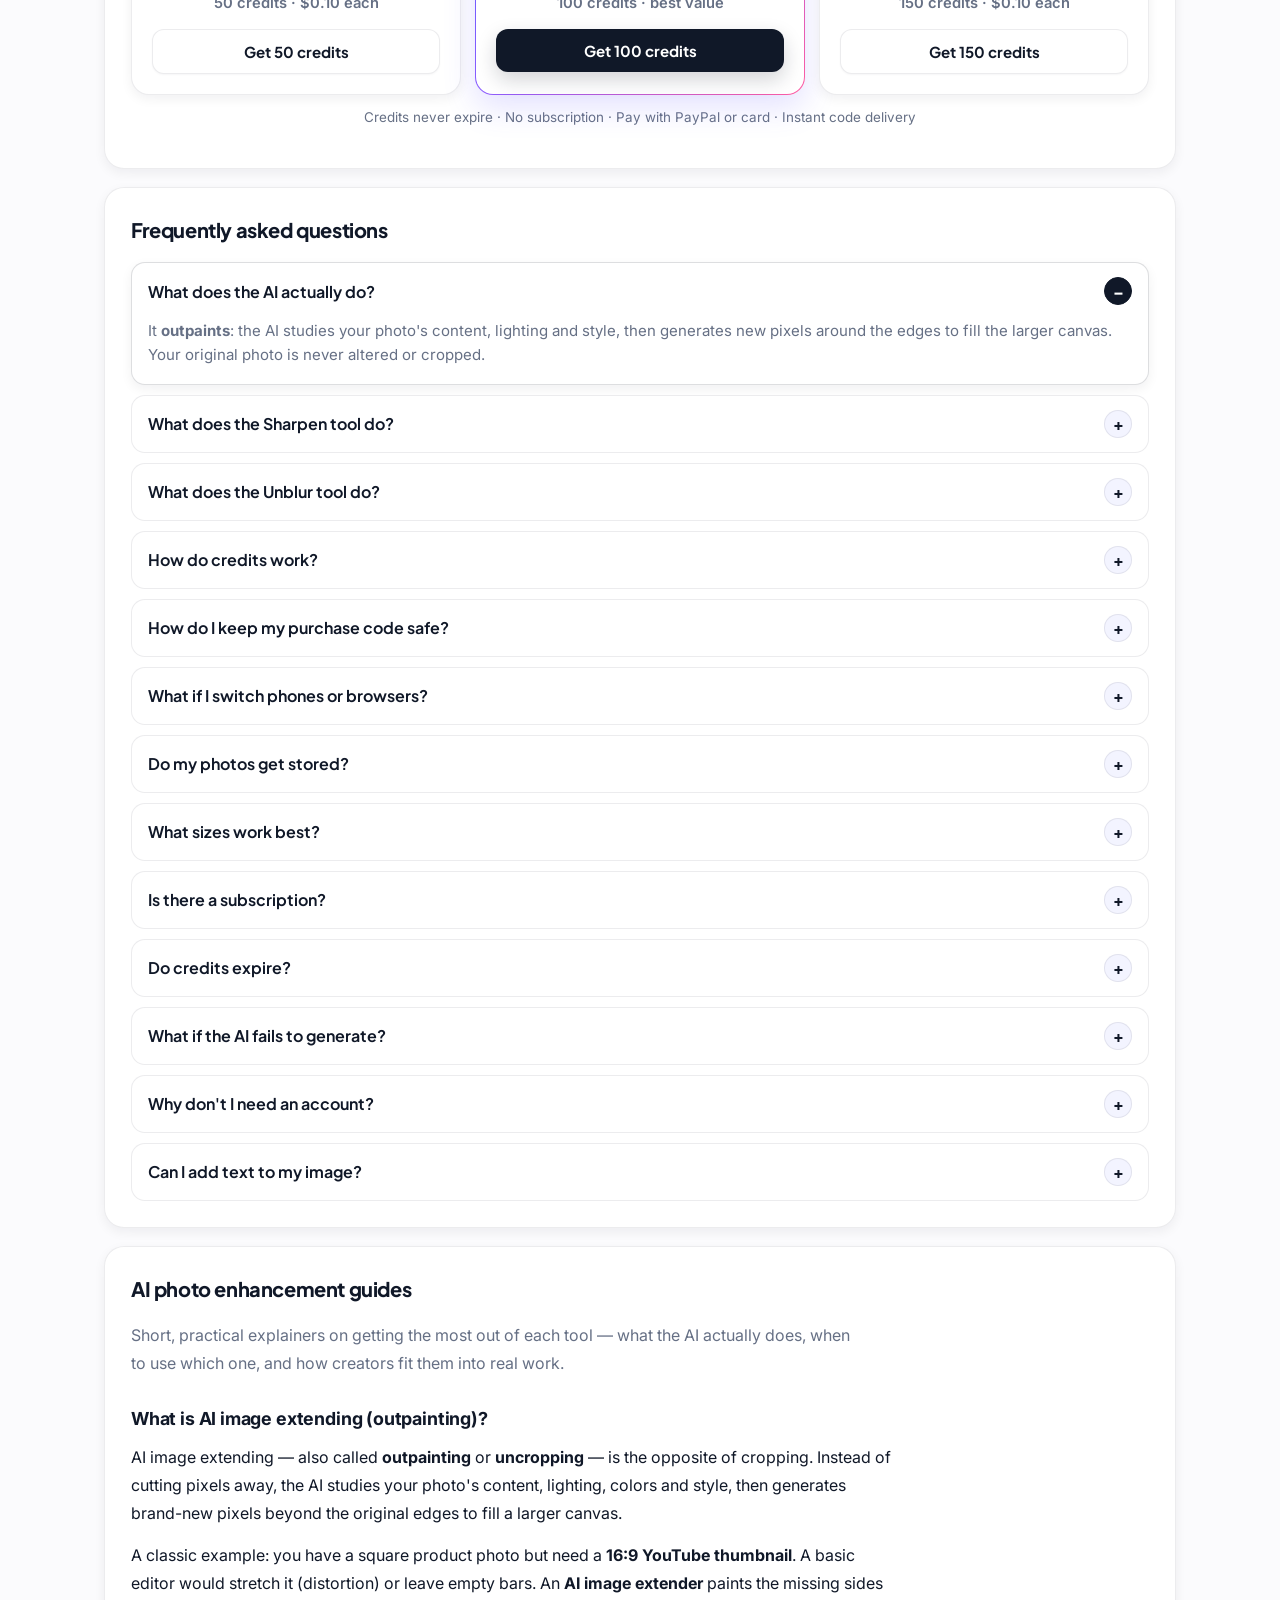
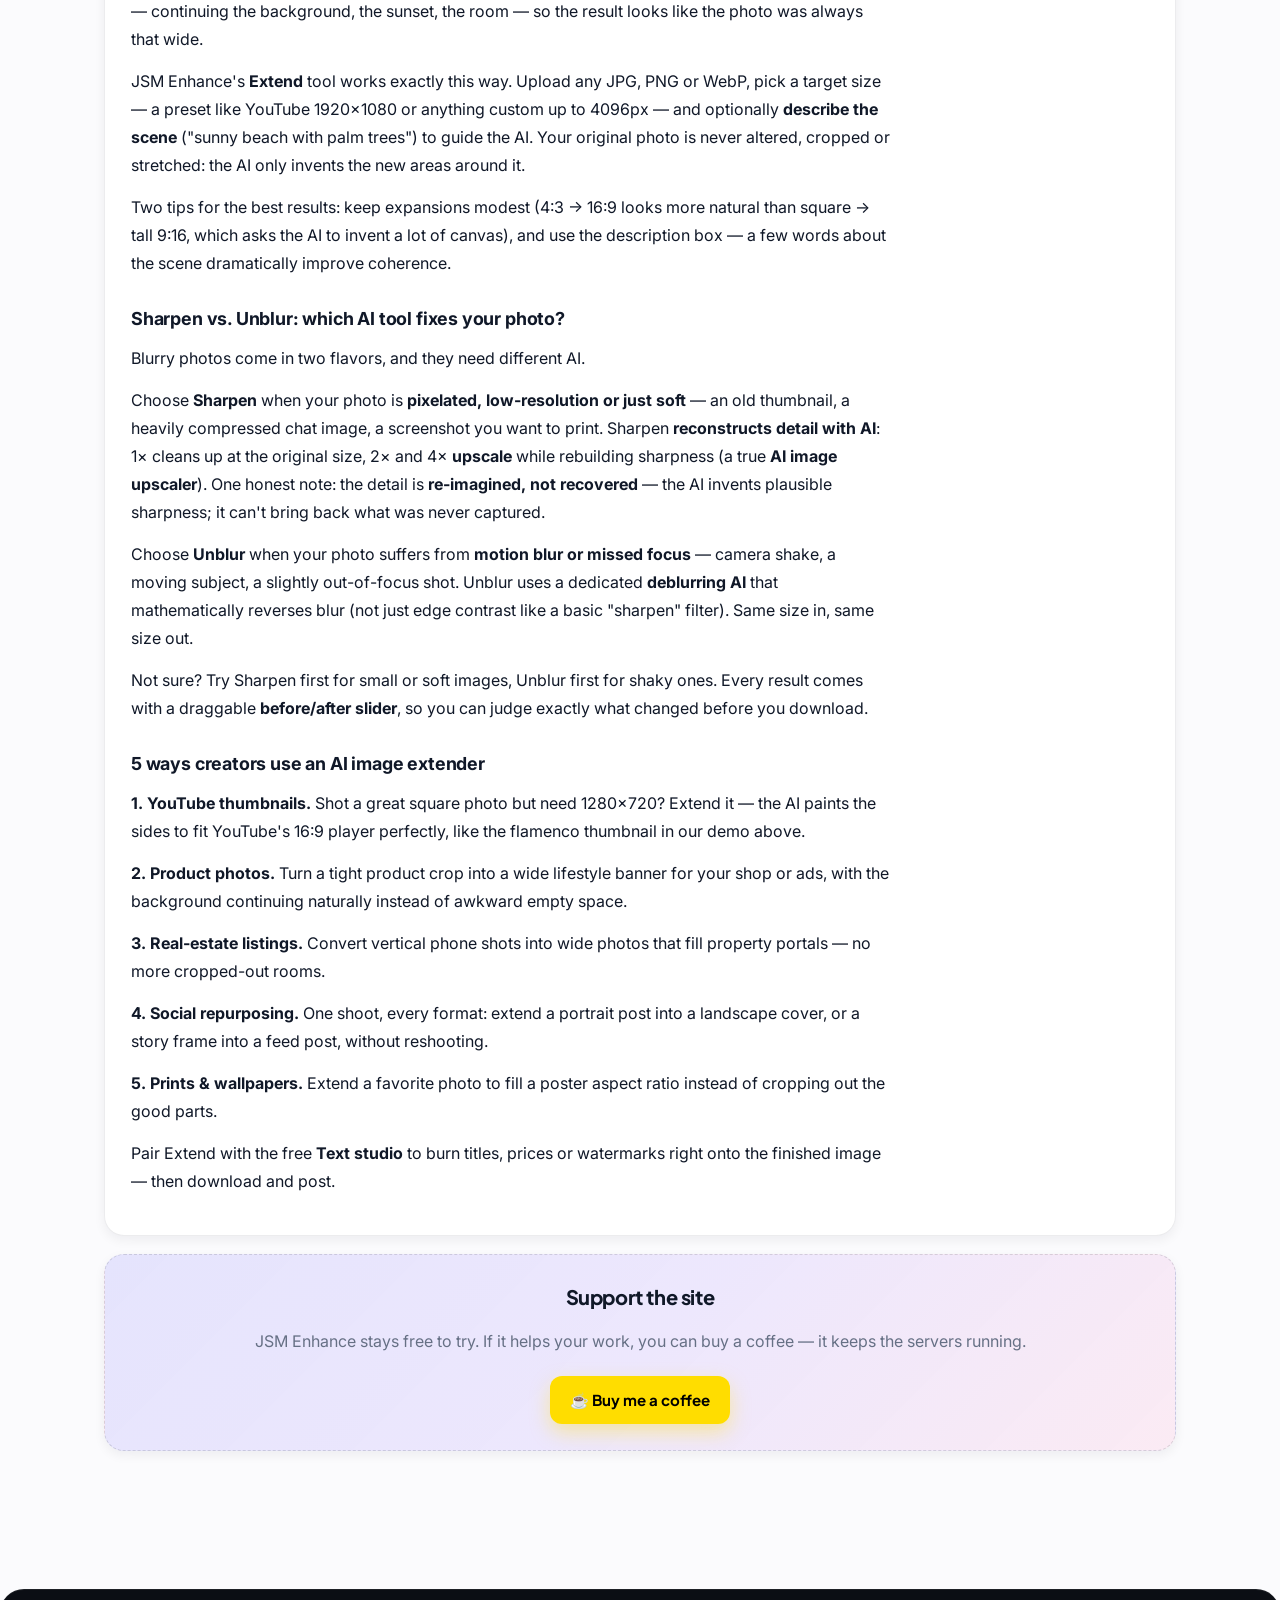
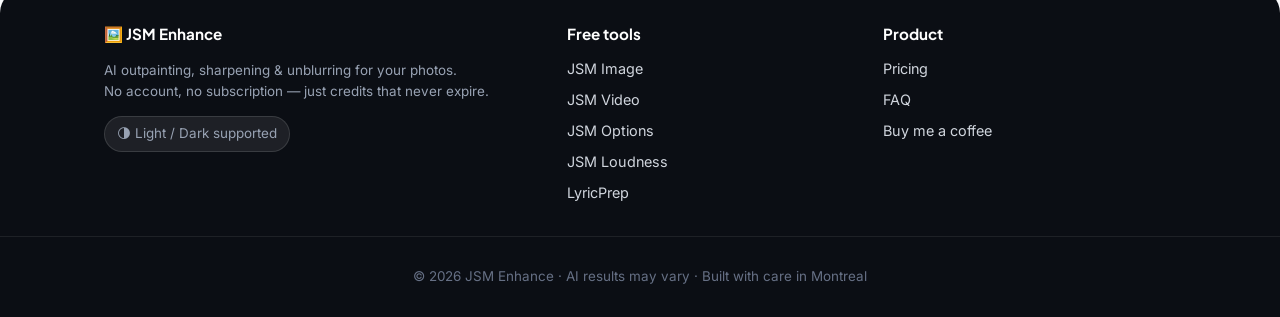
==== commit f5e683ba: "Add Google Analytics tracking script Added Google Analytics tracking code to index.html." ====
--- a/index.html
+++ b/index.html
@@ -1,6 +1,15 @@
 <!DOCTYPE html>
 <html lang="en" data-theme="light">
 <head>
+<!-- Google tag (gtag.js) -->
+<script async src="https://www.googletagmanager.com/gtag/js?id=G-3RGX8V3DPF"></script>
+<script>
+  window.dataLayer = window.dataLayer || [];
+  function gtag(){dataLayer.push(arguments);}
+  gtag('js', new Date());
+
+  gtag('config', 'G-3RGX8V3DPF');
+</script>
 <meta charset="UTF-8">
 <meta name="viewport" content="width=device-width, initial-scale=1">
 <title>AI Image Extender & Photo Enhancer — Extend, Sharpen, Unblur | JSM Enhance</title>
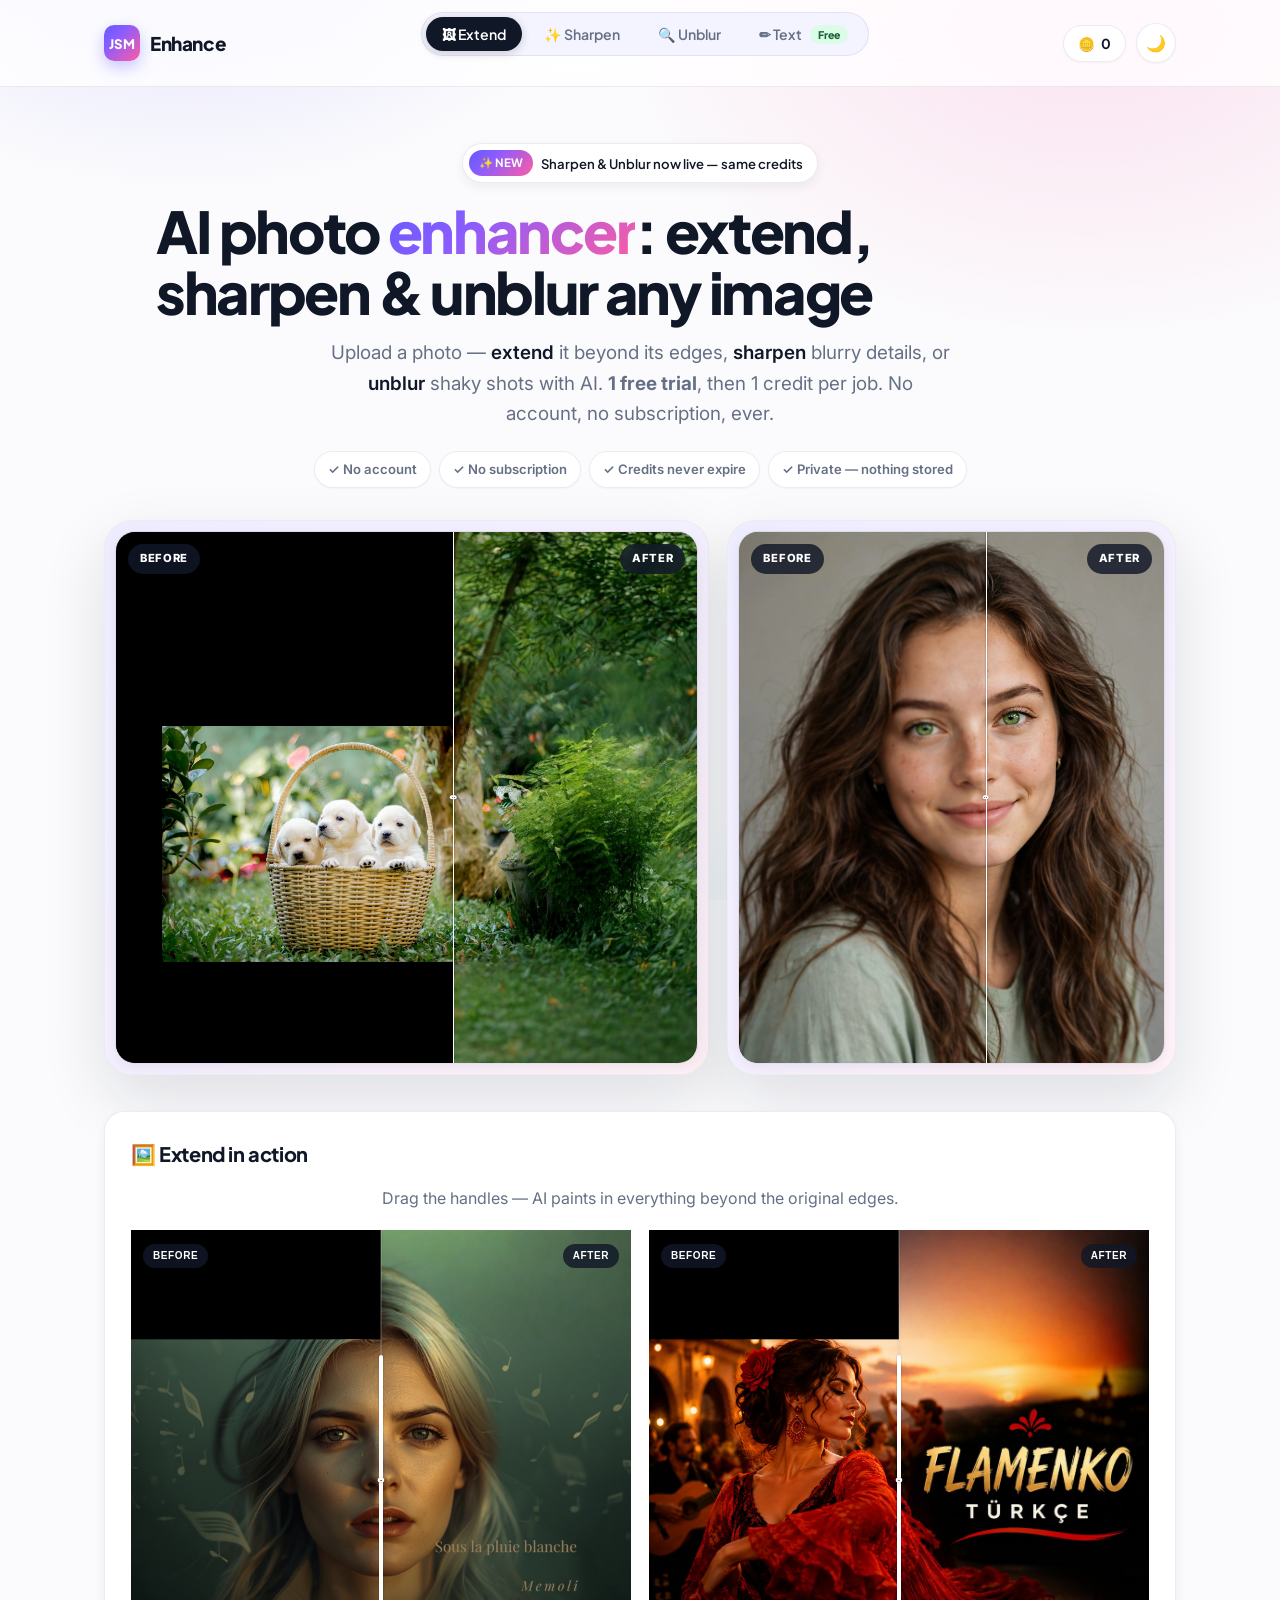
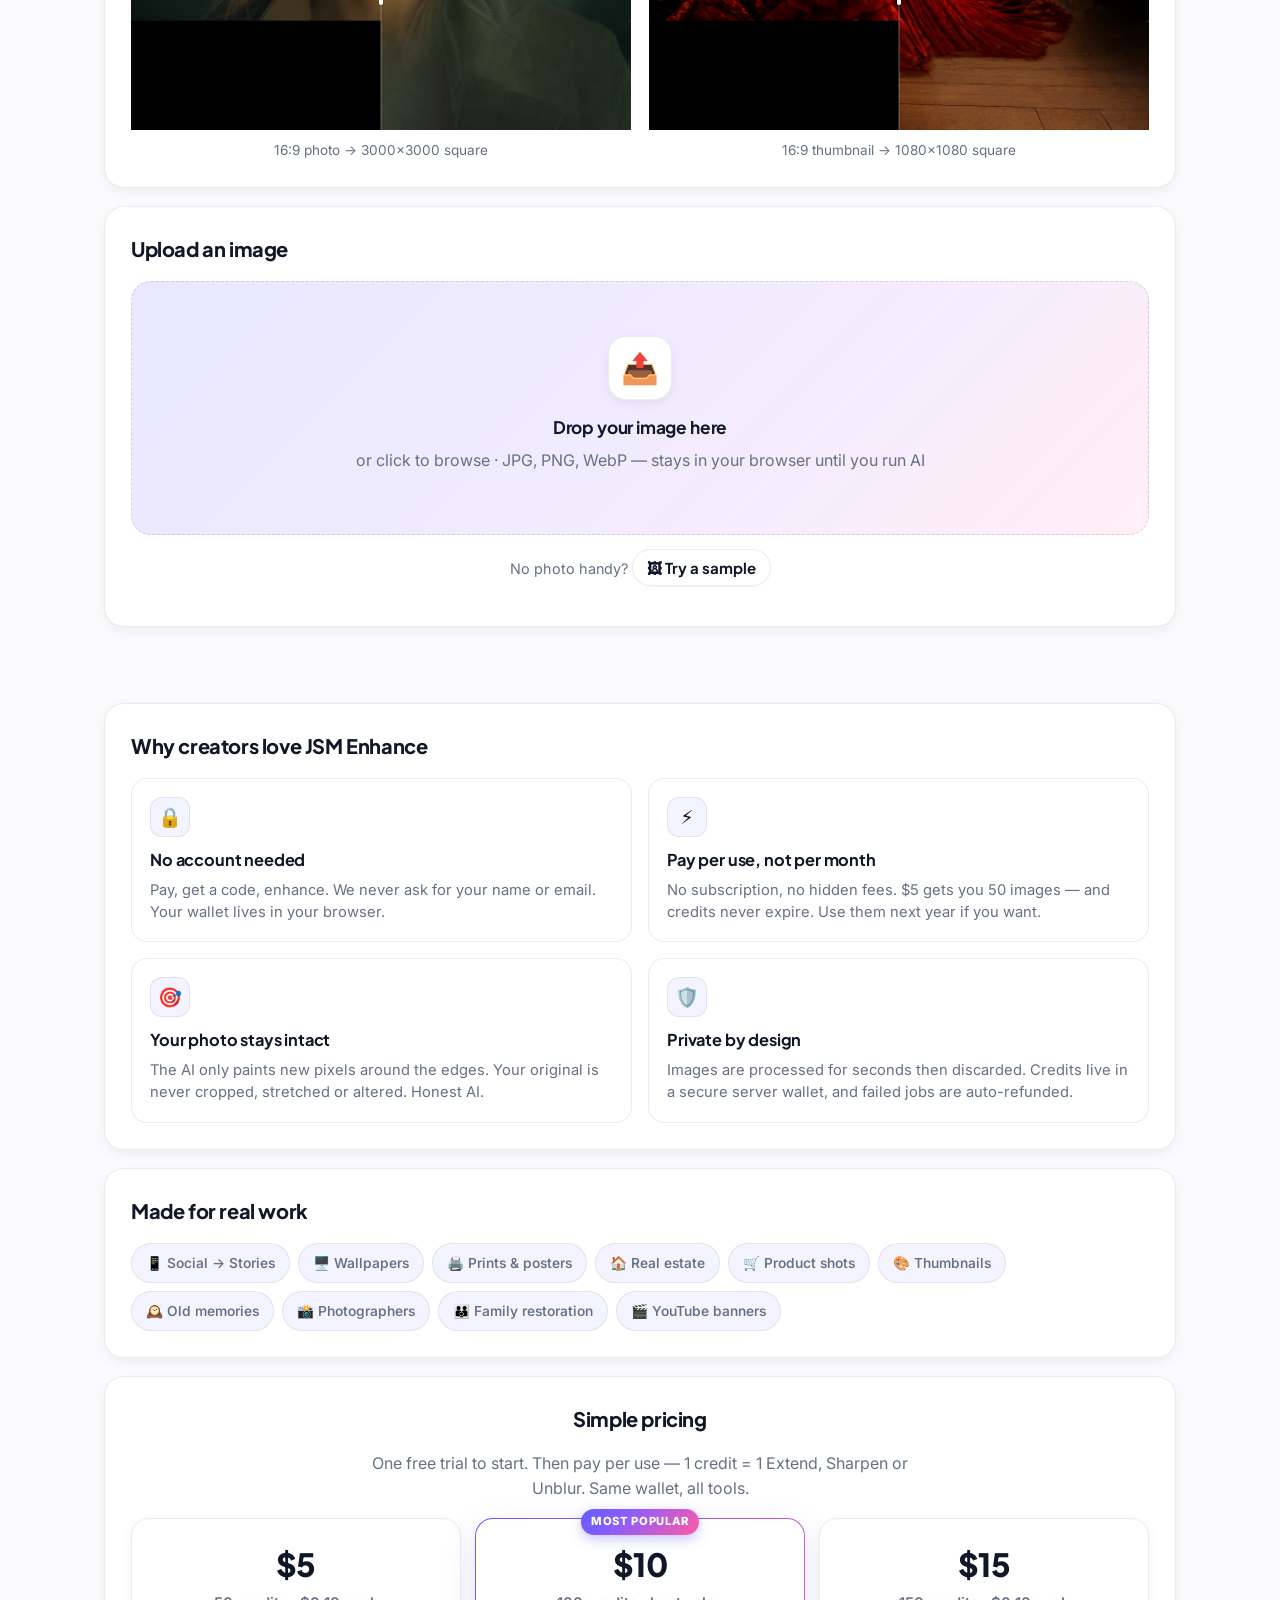
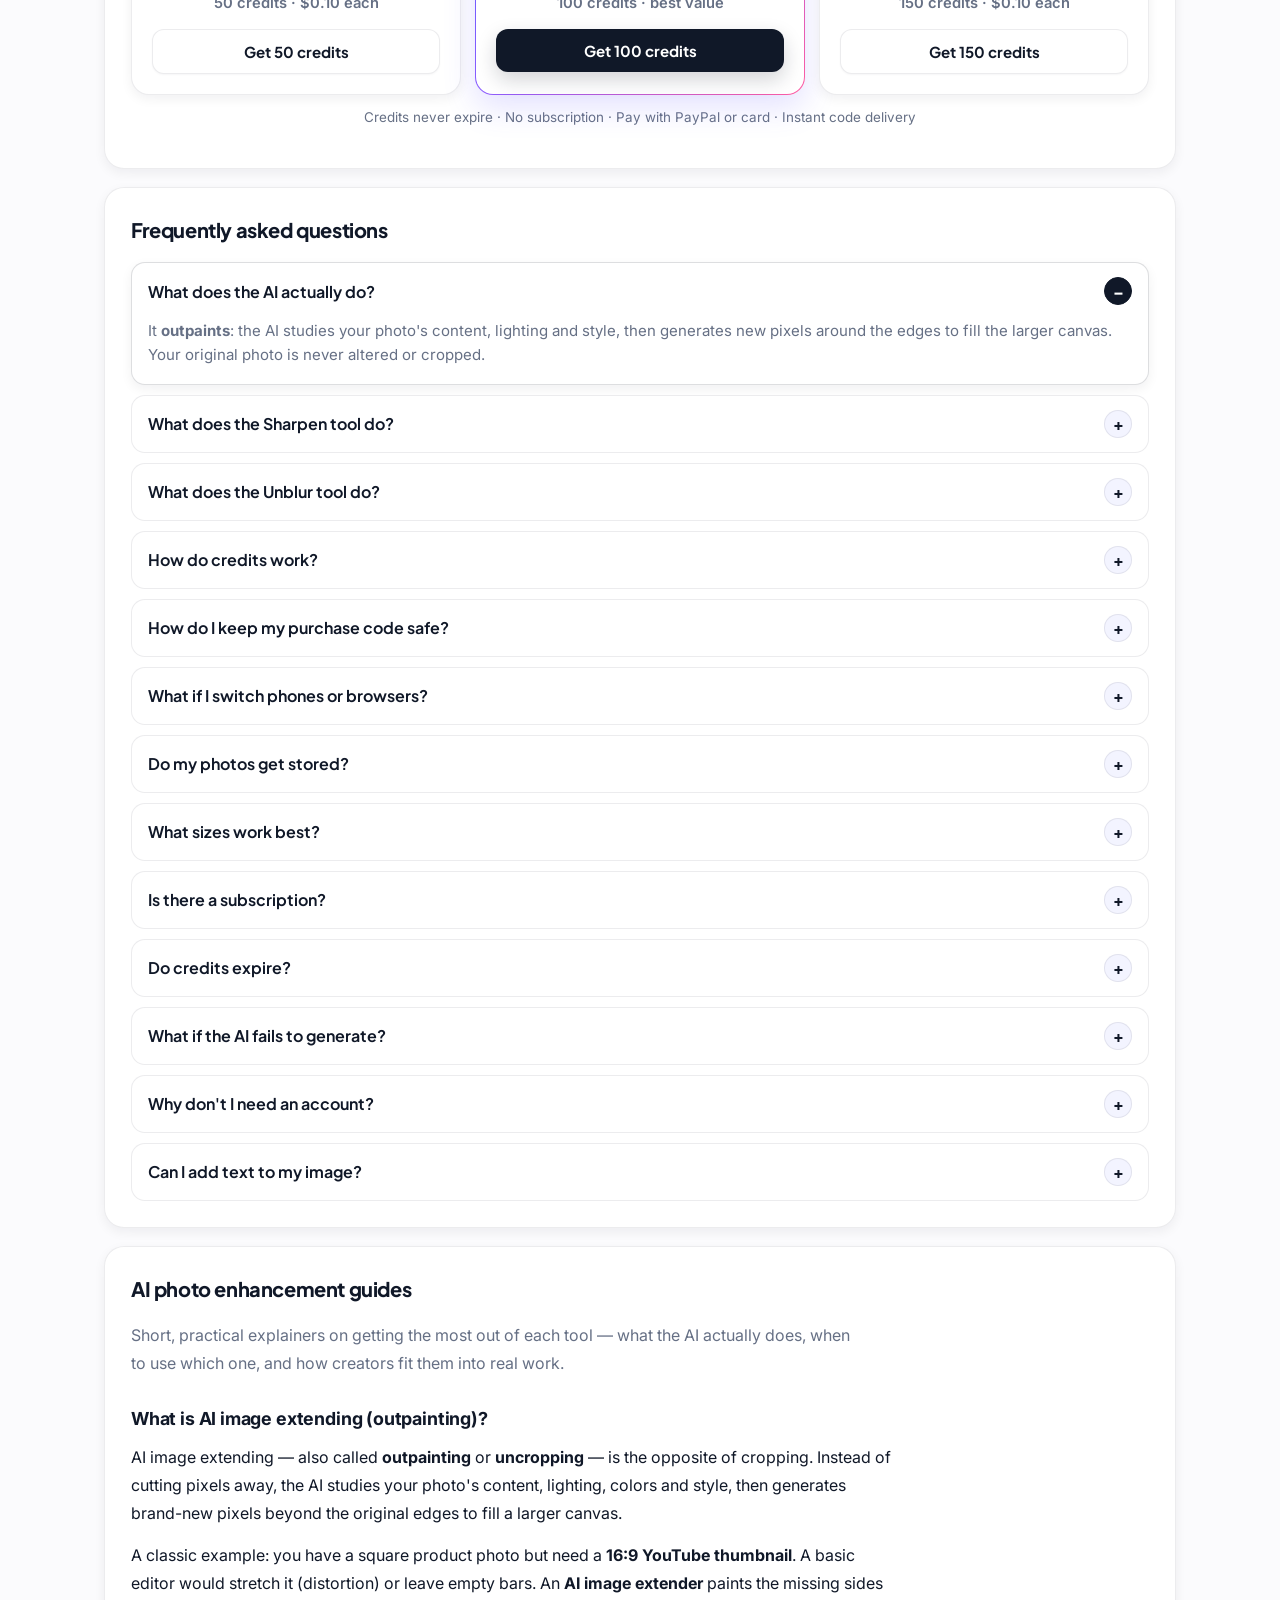
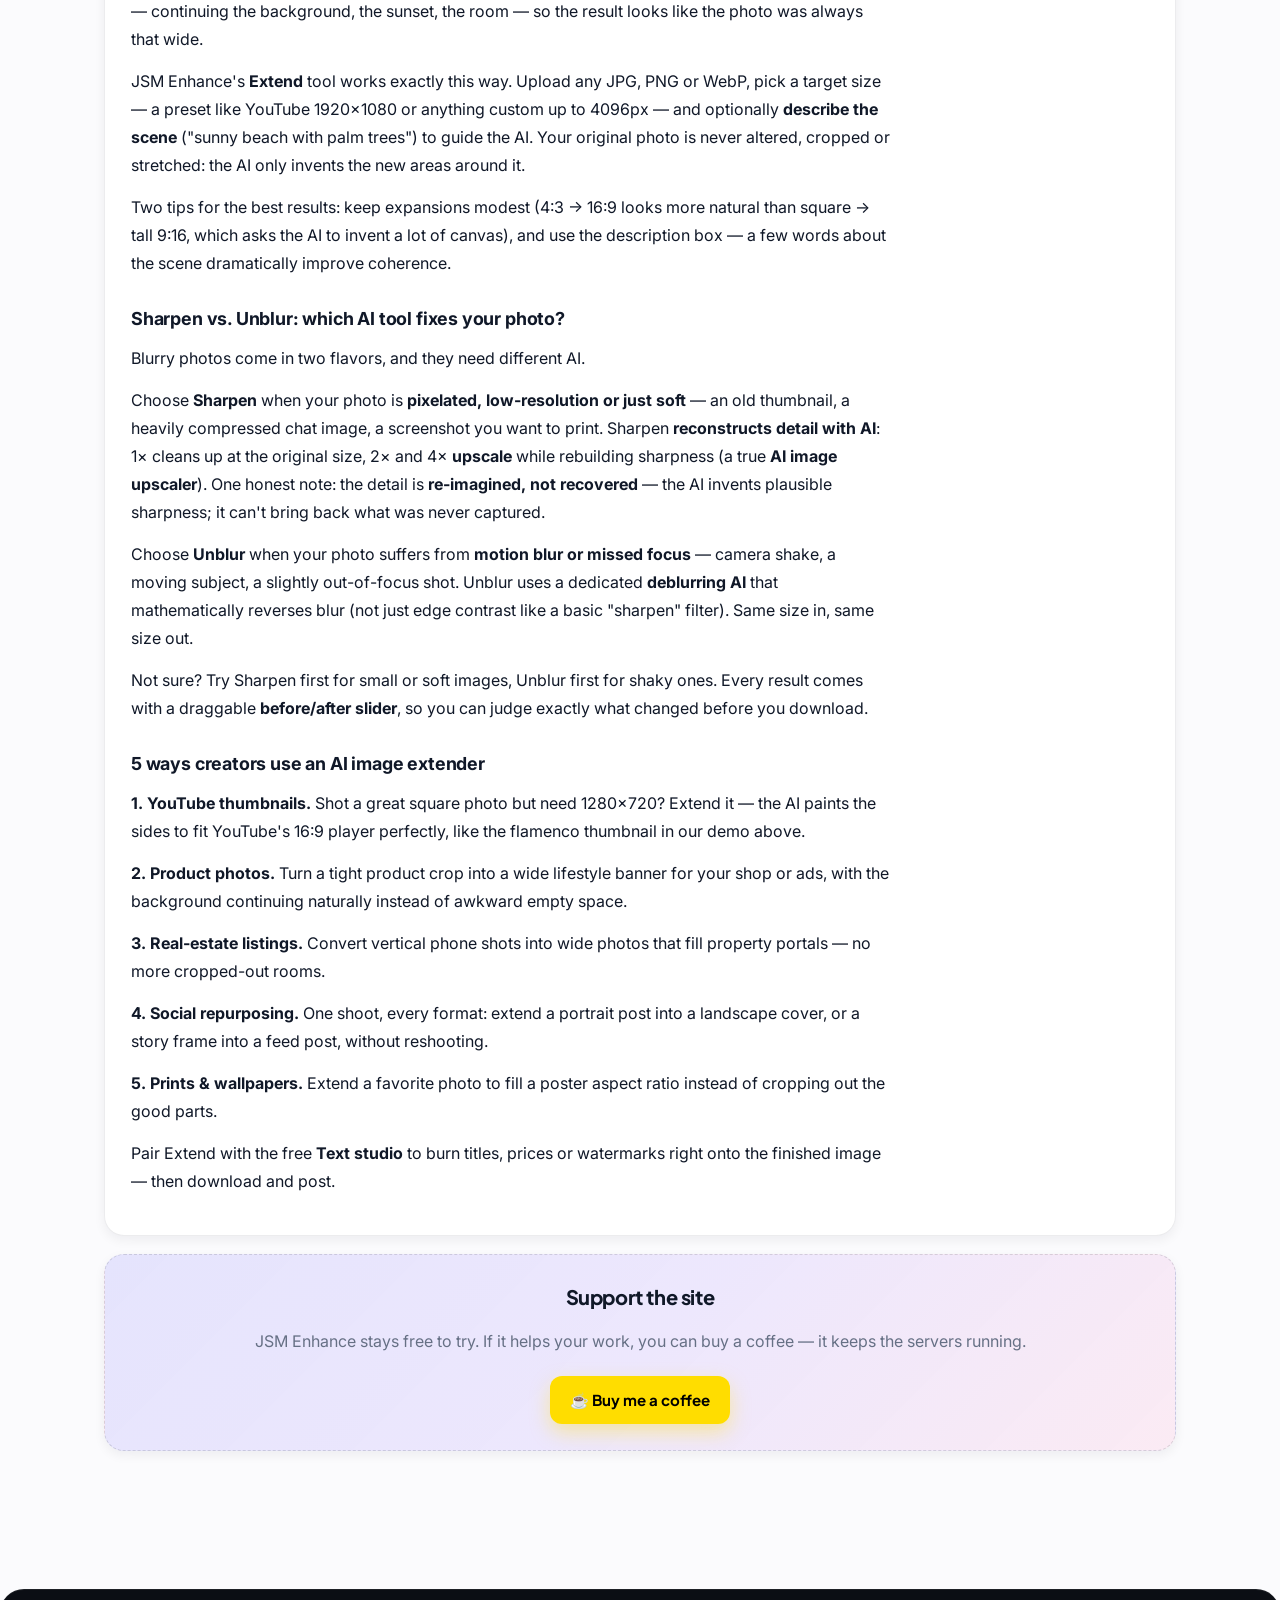
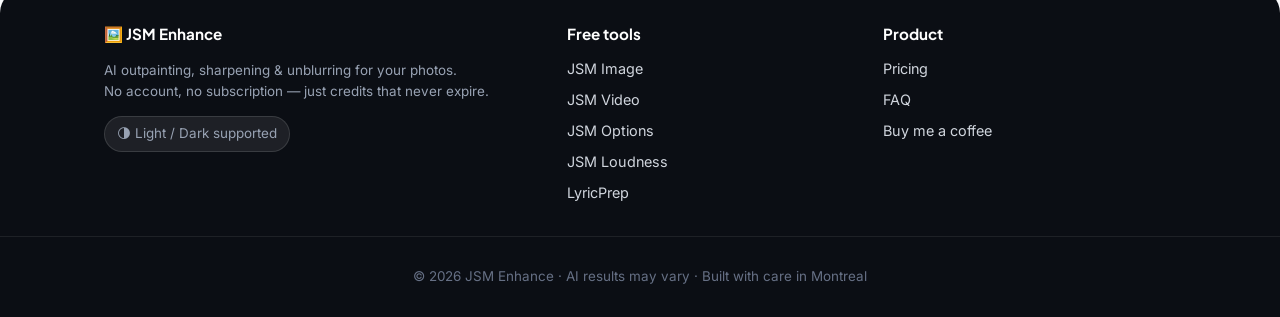
==== commit 5b9f4796: "Match the first hero slider height to the second" ====
--- a/index.html
+++ b/index.html
@@ -31,7 +31,7 @@
 // light-first: default to light unless a saved preference exists
 (function(){try{var t=localStorage.getItem('jsm-extend-theme');if(t)document.documentElement.setAttribute('data-theme',t);}catch(e){}})();
 </script>
-<link rel="stylesheet" href="style.css?v=20261006k">
+<link rel="stylesheet" href="style.css?v=20261006m">
 <script type="application/ld+json">
 {"@context":"https://schema.org","@type":"FAQPage","mainEntity":[
 {"@type":"Question","name":"What does the AI actually do?","acceptedAnswer":{"@type":"Answer","text":"It outpaints: the AI studies your photo's content, lighting and style, then generates new pixels around the edges to fill the larger canvas. Your original photo is never altered or cropped."}},
@@ -755,7 +755,35 @@
     });
   }
   matchExtendHandles();
-  window.addEventListener('resize', matchExtendHandles);
+  function matchHeroHeight(){
+    const a = document.getElementById('extendHeroBa');
+    const b = document.getElementById('heroBaWrap');
+    if(!a || !b) return;
+    const ar = a.getBoundingClientRect(), br = b.getBoundingClientRect();
+    const side = Math.abs(ar.top - br.top) < 12 && br.height > 40;
+    if(side){
+      a.style.aspectRatio = 'auto';
+      a.style.height = br.height + 'px';
+    } else {
+      a.style.height = '';
+      a.style.aspectRatio = '4 / 5';
+    }
+    const fw = a.clientWidth, fh = a.clientHeight;
+    const el = a.querySelector('.ba-placed');
+    if(!el || !fw || !fh) return;
+    const imgW = 2560, imgH = 1920, bx = 397.14, by = 702.86, bw = 1280, bh = 851.43;
+    const scale = Math.max(fw / imgW, fh / imgH);
+    const visW = fw / scale, visH = fh / scale;
+    const cropX = (imgW - visW) / 2, cropY = (imgH - visH) / 2;
+    el.style.left = ((bx - cropX) / visW * 100) + '%';
+    el.style.top = ((by - cropY) / visH * 100) + '%';
+    el.style.width = (bw / visW * 100) + '%';
+    el.style.height = (bh / visH * 100) + '%';
+  }
+  matchHeroHeight();
+  window.addEventListener('resize', () => { matchExtendHandles(); matchHeroHeight(); });
+  const pair = document.querySelector('.hero-pair');
+  if(pair && window.ResizeObserver) new ResizeObserver(matchHeroHeight).observe(pair);
   const ext = document.getElementById('ba-slider');
   if(ext && window.ResizeObserver) new ResizeObserver(matchExtendHandles).observe(ext);
 });
--- a/style.css
+++ b/style.css
@@ -210,12 +210,20 @@
   }
 }
 #extendHeroBa{
-  aspect-ratio:4/3;
+  aspect-ratio:4/5;
 }
 #extendHeroBa > img{
+  position:absolute;
+  inset:0;
   width:100%;
   height:100%;
-  object-fit:fill;
+  object-fit:cover;
+  object-position:center;
+}
+@container (min-width:840px){
+  .hero-pair{align-items:stretch;}
+  .hero-pair .hero-ba{display:flex;flex-direction:column;}
+  #extendHeroBa{aspect-ratio:auto;flex:1 1 auto;height:100%;min-height:100%;}
 }
 #extendHeroBa .ba-top{
   background:#000;
